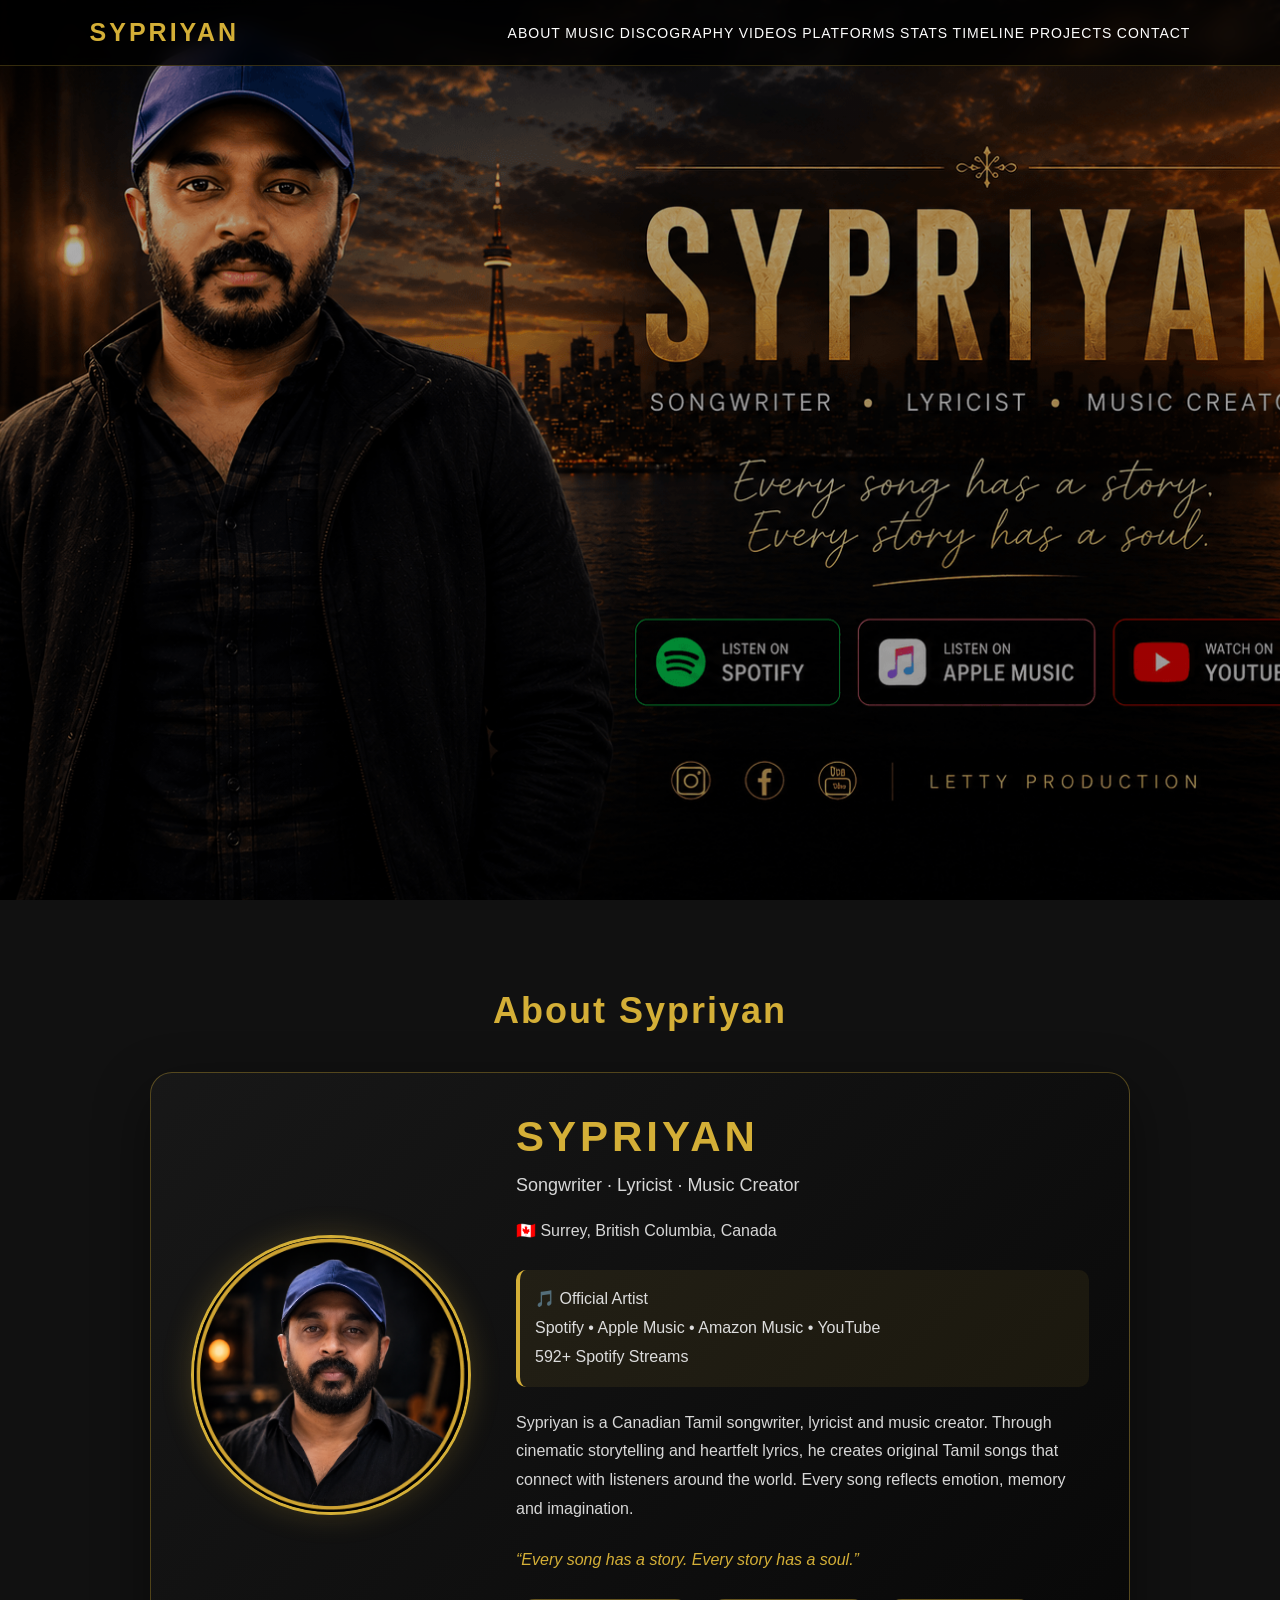
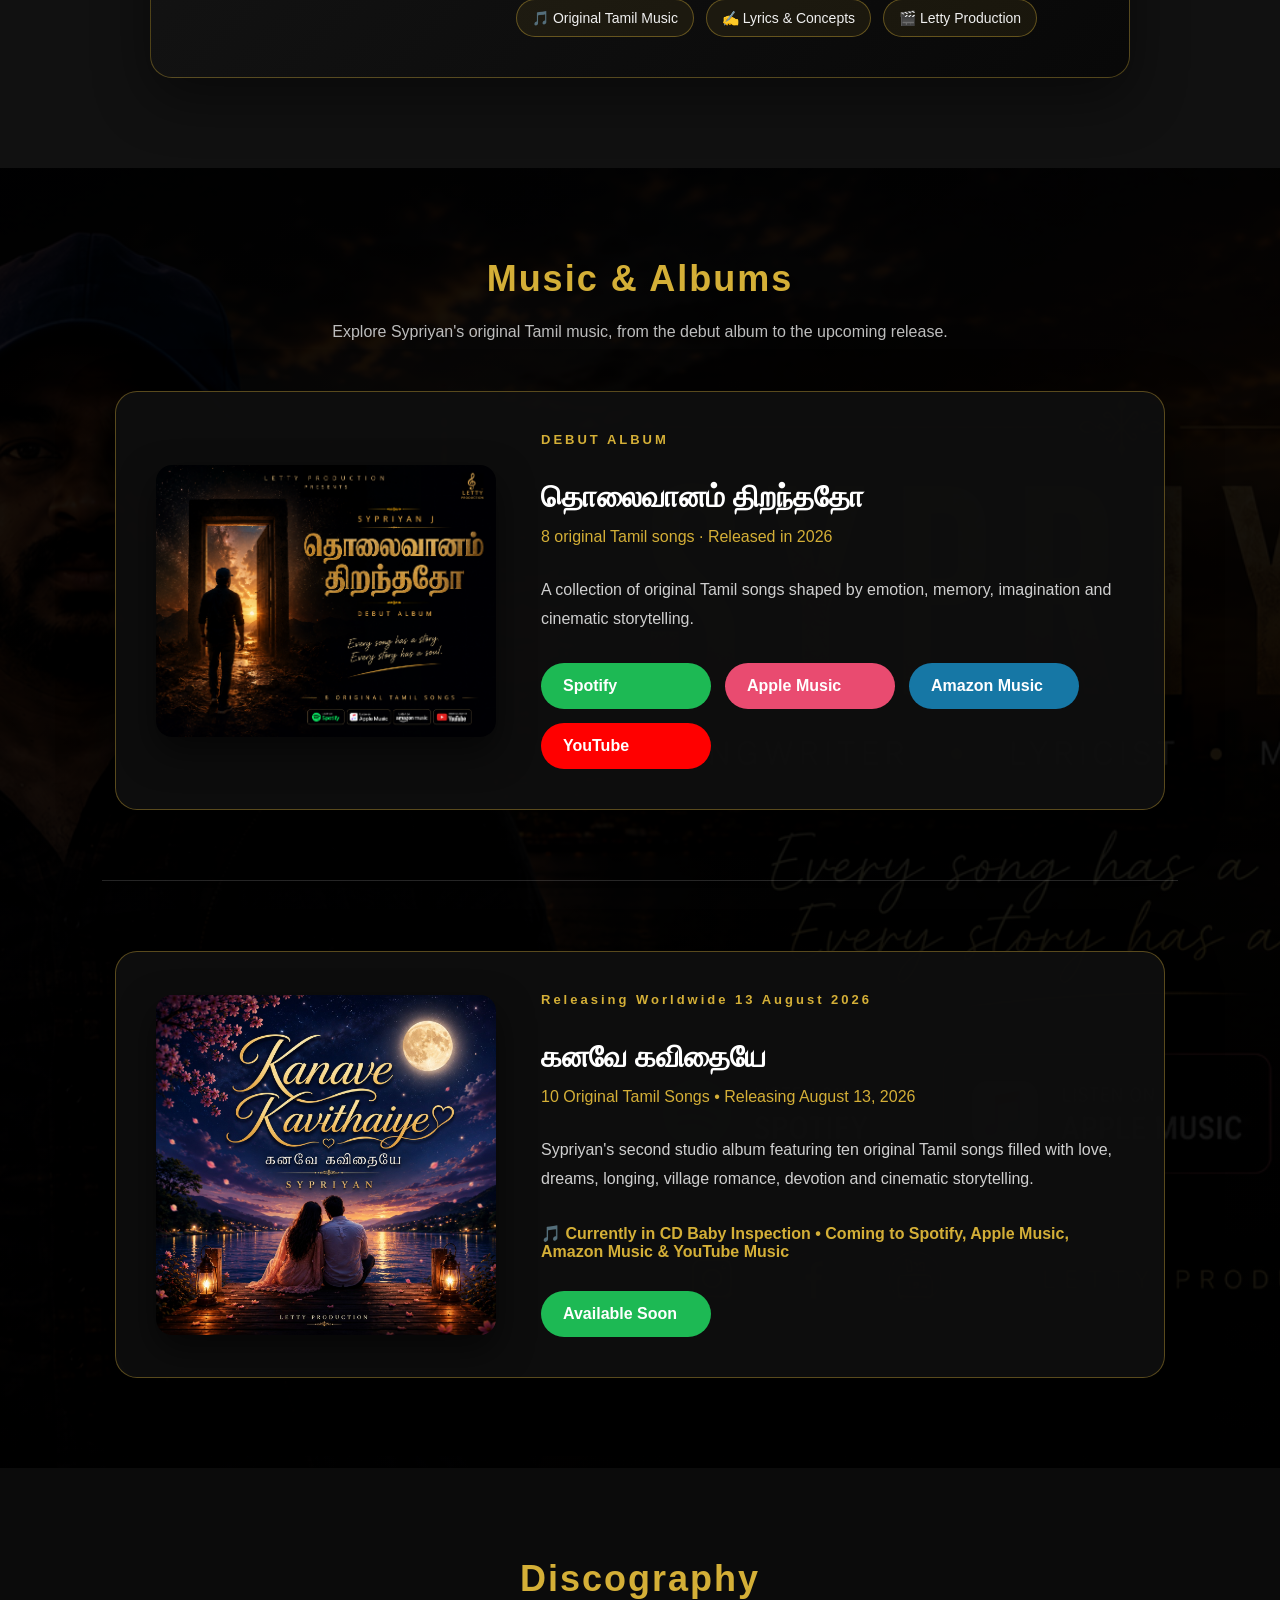
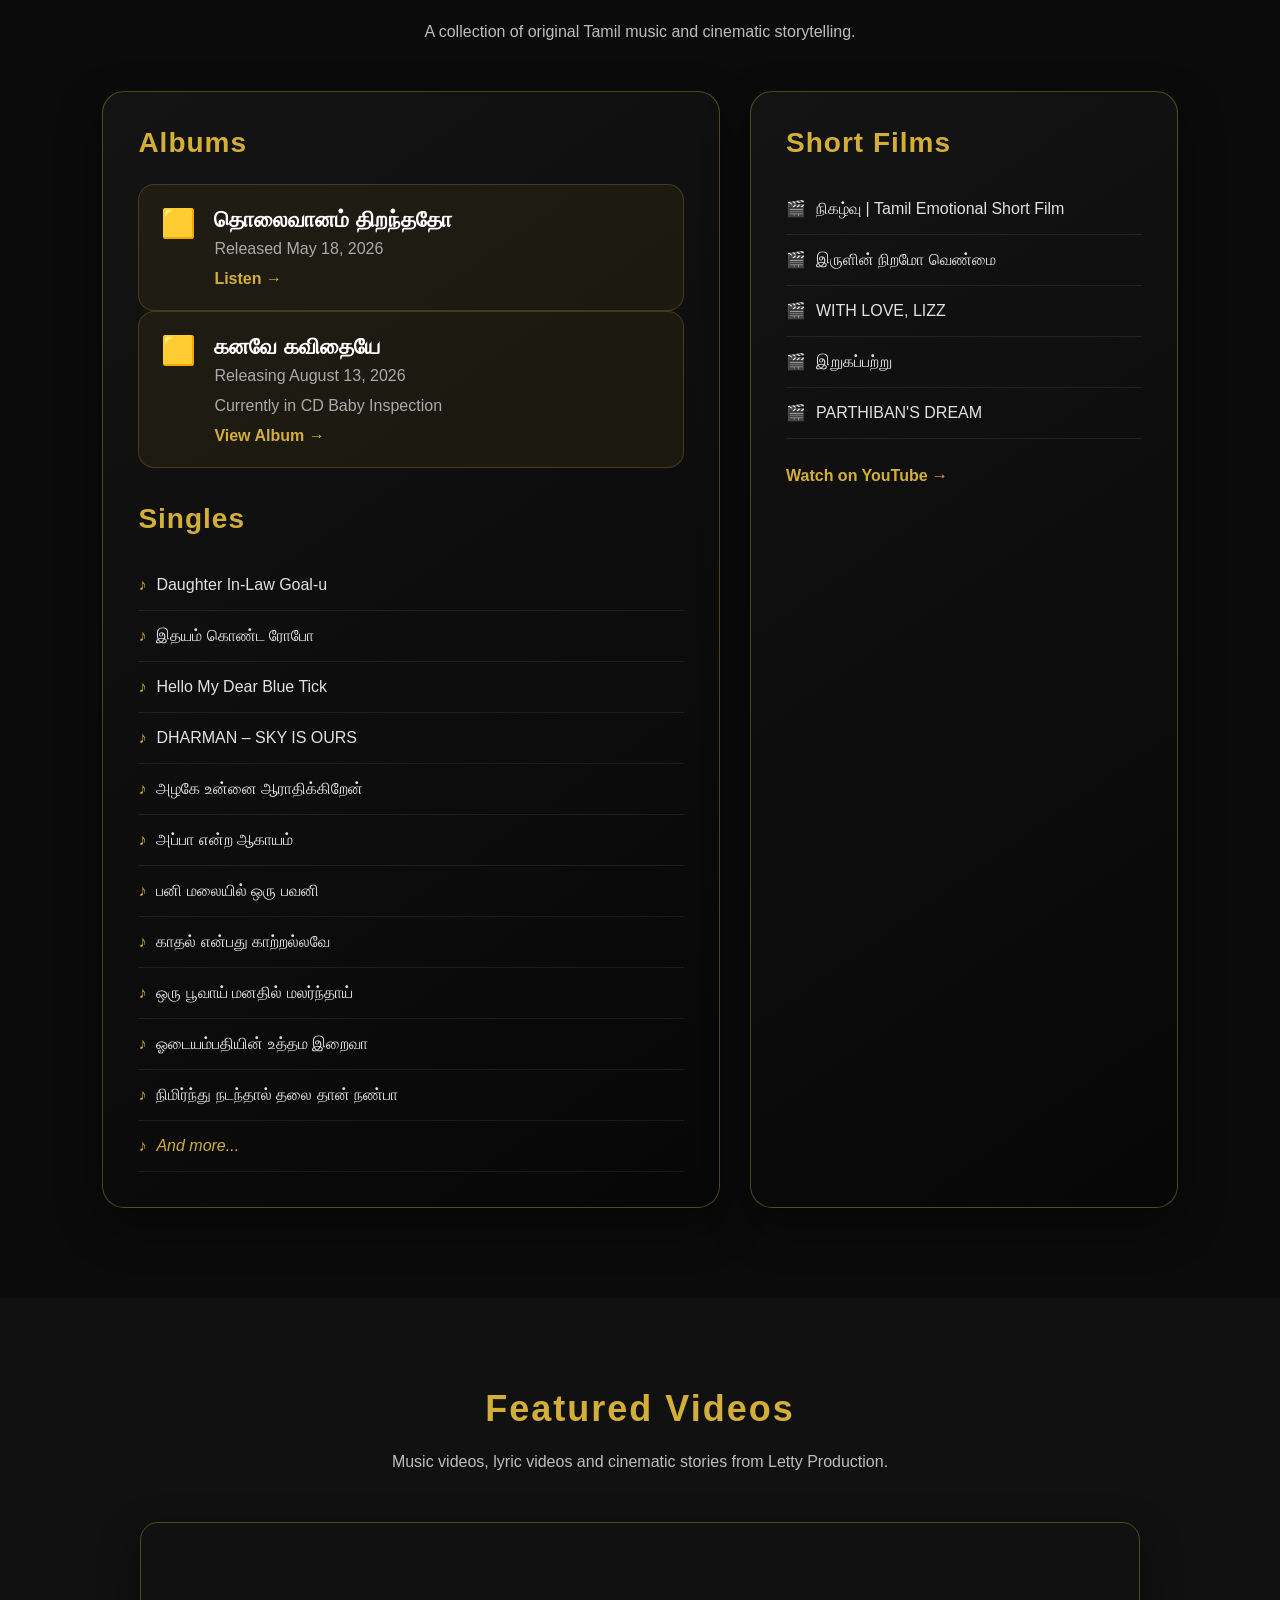
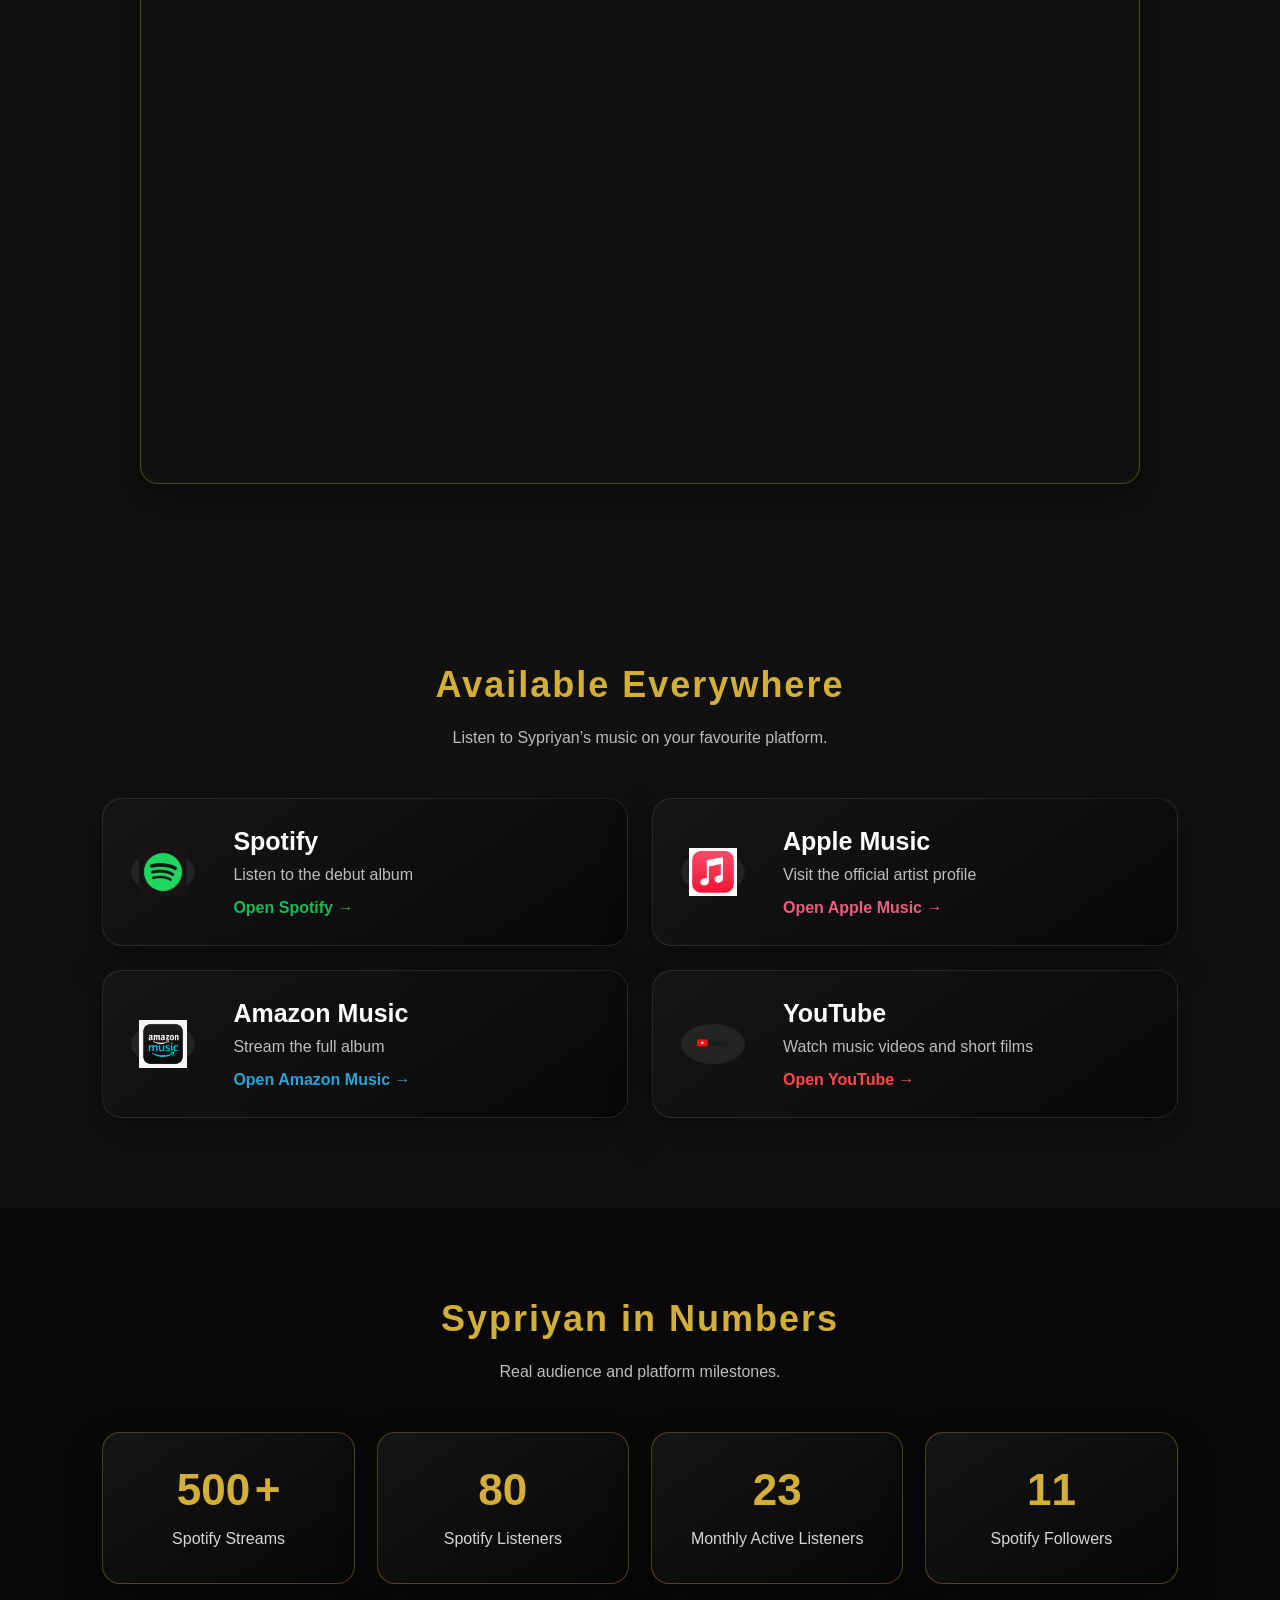
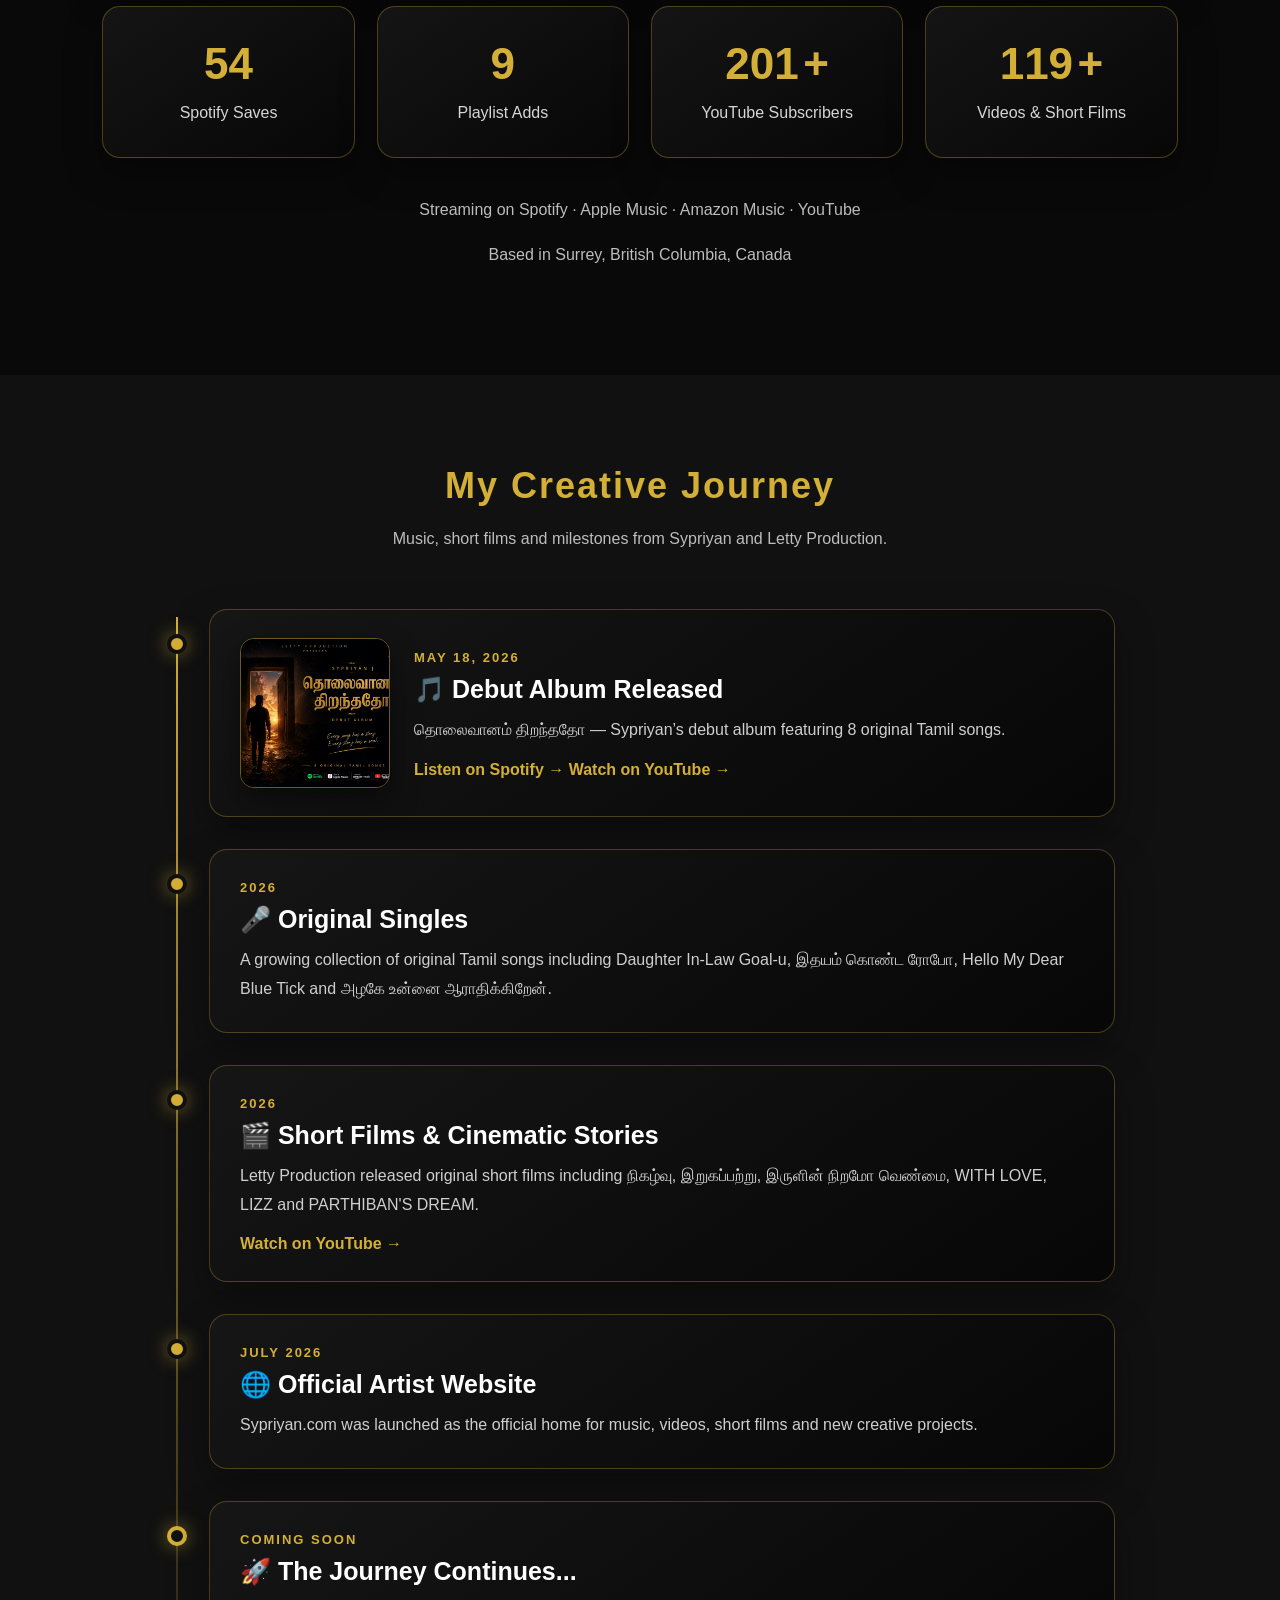
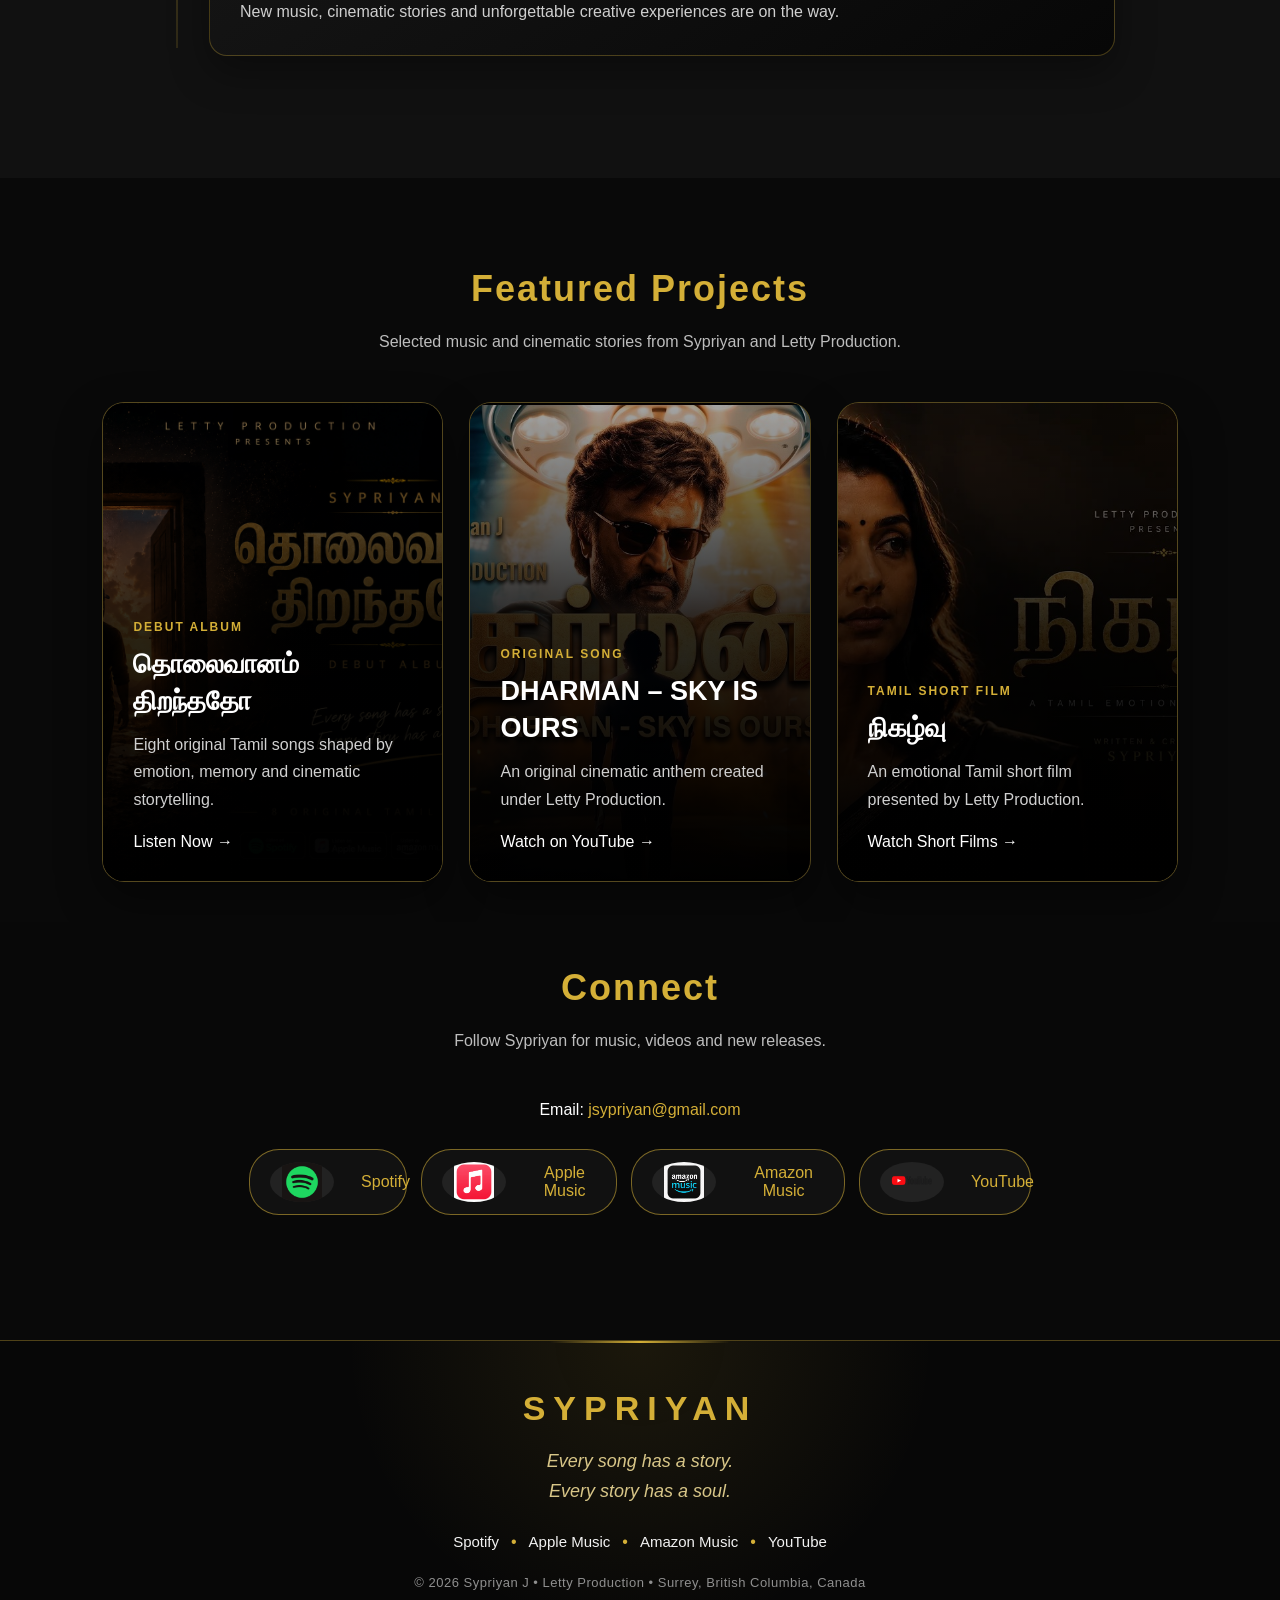
==== index.html @ 366a1e8b "Update index.html" ====
<!DOCTYPE html>
<html lang="en">
<head>
  <meta charset="UTF-8">
  <meta name="viewport" content="width=device-width, initial-scale=1.0">

<title>Sypriyan | Tamil Songwriter, Lyricist & Music Creator</title>

 
<meta name="description"
      content="Official website of Sypriyan, a Canadian Tamil songwriter, lyricist and music creator. Explore original Tamil songs, albums, music videos, short films and Letty Production projects.">


<meta name="keywords"
      content="Sypriyan, Tamil songwriter, Tamil lyricist, Tamil music creator, Canadian Tamil artist, Letty Production, Tamil songs, Tamil albums, Tamil short films">
  
<link rel="canonical" href="https://sypriyan.com/">
  
<link rel="icon" type="image/png" href="favicon.png">
<link rel="shortcut icon" href="favicon.png" type="image/png">
<link rel="apple-touch-icon" href="favicon.png">

  <meta name="author" content="Sypriyan J">
<meta name="robots" content="index, follow">

<meta property="og:type" content="website">
<meta property="og:title" content="Sypriyan | Official Artist Website">
<meta property="og:description"
      content="Official website of Sypriyan, Canadian Tamil songwriter, lyricist and music creator. Discover original Tamil music, albums, videos and short films.">
<meta property="og:url" content="https://sypriyan.com/">
<meta property="og:site_name" content="Sypriyan">
<meta property="og:image" content="https://sypriyan.com/hero-desktop.png">
<meta property="og:image:alt"
      content="Sypriyan official artist website">

<meta name="twitter:card" content="summary_large_image">
<meta name="twitter:title" content="Sypriyan | Official Artist Website">
<meta name="twitter:description"
      content="Original Tamil music, cinematic storytelling, albums, videos and short films by Sypriyan.">
<meta name="twitter:image" content="https://sypriyan.com/hero-desktop.png">

<meta name="theme-color" content="#090909">

  
  <style>
    * {
      box-sizing: border-box;
      scroll-behavior: smooth;
    }

    body {
      margin: 0;
      font-family: Arial, Helvetica, sans-serif;
      background: #090909;
      color: #ffffff;
    }

    nav {
      position: fixed;
      top: 0;
      left: 0;
      width: 100%;
      z-index: 1000;
      display: flex;
      justify-content: space-between;
      align-items: center;
      padding: 18px 7%;
      background: rgba(0, 0, 0, 0.78);
      backdrop-filter: blur(10px);
      border-bottom: 1px solid rgba(212, 175, 55, 0.25);
    }

    .logo {
      color: #d4af37;
      font-size: 25px;
      font-weight: bold;
      letter-spacing: 3px;
      text-decoration: none;
    }

    .nav-s {
      display: flex;
      gap: 25px;
    }

    .nav-links a {
      color: white;
      text-decoration: none;
      font-size: 14px;
      letter-spacing: 1px;
    }

    .nav-links a:hover {
      color: #d4af37;
    }

    .hero {
  position: relative;
  min-height: 100vh;
  overflow: hidden;
  background: #090909;
}

.hero::before {
  content: "";
  position: absolute;
  inset: 0;
  background:
    linear-gradient(rgba(0,0,0,.28), rgba(0,0,0,.42)),
     url("hero-desktop.png") center top / cover no-repeat;
  transform: scale(1.04);
  opacity: 0;
  animation:
    heroFade 1.4s ease forwards,
    heroZoom 14s ease-in-out infinite alternate;
}

@keyframes heroFade {
  from {
    opacity: 0;
  }

  to {
    opacity: 1;
  }
}

@keyframes heroZoom {
  from {
    transform: scale(1.04);
  }

  to {
    transform: scale(1.10);
  }
}

    section {
      padding: 90px 8%;
    }

    .section-title {
      text-align: center;
      color: #d4af37;
      font-size: 36px;
      margin: 0 0 18px;
      letter-spacing: 2px;
    }

    .section-subtitle {
      max-width: 760px;
      margin: 0 auto 45px;
      text-align: center;
      color: #bdbdbd;
      line-height: 1.8;
    }

    .about {
      background: #111111;
    }

    .about-text {
      max-width: 850px;
      margin: auto;
      text-align: center;
      font-size: 18px;
      line-height: 1.9;
      color: #dedede;
    }

    .music {
      background:
        linear-gradient(rgba(0,0,0,.91), rgba(0,0,0,.91)),
        url('ChatGPT Image Jul 12, 2026, 12_08_29 PM.png')
        center / cover fixed;
    }

   .album-card {
  max-width: 1050px;
  margin: auto;
  padding: 40px;
  display: grid;
  grid-template-columns: 340px 1fr;
  gap: 45px;
  align-items: center;
  border: 1px solid rgba(212,175,55,.38);
  border-radius: 22px;
  background: rgba(15,15,15,.92);
  box-shadow: 0 18px 50px rgba(0,0,0,.5);
}
.album-cover {
  width: 100%;
  display: block;
  border-radius: 16px;
  box-shadow: 0 15px 35px rgba(0,0,0,.55);
}

.album-info {
  text-align: left;
}

.album-label {
  margin: 0 0 12px;
  color: #d4af37 !important;
  font-size: 13px;
  font-weight: bold;
  letter-spacing: 3px;
}

.album-info h3 {
  margin: 0 0 12px;
  color: #ffffff;
  font-size: 36px;
  line-height: 1.35;
}

.album-description {
  margin: 0 0 20px;
  color: #d4af37 !important;
  font-size: 16px;
}

.album-copy {
  margin-bottom: 28px;
  color: #cfcfcf !important;
  line-height: 1.8;
}

.album-info .buttons {
  justify-content: flex-start;
}

@media (max-width: 760px) {
  .album-card {
    grid-template-columns: 1fr;
    padding: 25px;
    gap: 28px;
  }

  .album-cover {
    max-width: 320px;
    margin: auto;
  }

  .album-info {
    text-align: center;
  }

  .album-info h3 {
    font-size: 29px;
  }

  .album-info .buttons {
    justify-content: center;
  }
}
    .album-card h3 {
      font-size: 30px;
      margin: 0 0 10px;
    }

    .album-card p {
      color: #bbbbbb;
      margin-bottom: 30px;
    }

    .buttons {
      display: flex;
      justify-content: center;
      flex-wrap: wrap;
      gap: 14px;
    }

    .button {
      display: inline-block;
      min-width: 170px;
      padding: 14px 22px;
      border-radius: 40px;
      color: white;
      text-decoration: none;
      font-weight: bold;
      transition: transform .2s ease, opacity .2s ease;
    }

    .button:hover {
      transform: translateY(-3px);
      opacity: .9;
    }

    .spotify {
      background: #1db954;
    }

    .apple {
      background: #e94b70;
    }

    .youtube {
      background: #ff0000;
    }

    .amazon {
      background: #1677a5;
    }

    .videos {
      background: #111111;
      text-align: center;
    }

    .video-placeholder {
  max-width: 1000px;
  margin: auto;
  border-radius: 18px;
  overflow: hidden;
  border: 1px solid rgba(212,175,55,.35);
  box-shadow: 0 15px 40px rgba(0,0,0,.45);
}

.video-placeholder iframe {
  display: block;
  width: 100%;
  height: 560px;
}

    .contact {
      text-align: center;
      background: #080808;
    }

    .contact a {
      color: #d4af37;
      text-decoration: none;
    }

    footer {
      text-align: center;
      padding: 35px 20px;
      background: #000;
      color: #888;
      border-top: 1px solid rgba(212,175,55,.2);
    }

    @media (max-width: 760px) {
      nav {
        padding: 15px 5%;
      }

      .nav-links {
        gap: 12px;
      }

      .nav-links a {
        font-size: 11px;
      }

      .logo {
        font-size: 18px;
      }

      .hero {
  min-height: 65vh;
}

.hero::before {
  background-position: 32% center;
}

      section {
        padding: 70px 6%;
      }

      .section-title {
        font-size: 29px;
      }
    }
    .hero{
    display:flex;
    align-items:center;
    justify-content:flex-end;
    padding-right:10%;
}

.hero-content{
    max-width:520px;
    text-align:right;
}

.hero-content h1{
    font-size:72px;
    margin:0;
    color:#fff;
}

.hero-content h2{
    color:#d4af37;
    font-weight:400;
}

.hero-content p{
    line-height:1.8;
    margin:30px 0;
    color:#eee;
}

@media (max-width:760px){

  .hero{
    min-height:100vh;
    justify-content:center;
    padding:0;
  }

  .hero::before{
    background-image:url("hero-mobile.png");
    background-size:cover;
    background-position:center center;
    background-repeat:no-repeat;
    transform:none;
  }

  .hero-content{
    text-align:center;
  }

  .hero-content h1{
    font-size:52px;
  }

}
  .social-links {
  display: flex;
  justify-content: center;
  flex-wrap: wrap;
  gap: 14px;
  margin-top: 30px;
}

.social-link {
  display: inline-flex;
  align-items: center;
  gap: 9px;
  padding: 12px 20px;
  border: 1px solid rgba(212, 175, 55, 0.55);
  border-radius: 30px;
  color: #ffffff;
  text-decoration: none;
  background: rgba(255, 255, 255, 0.04);
  transition: transform 0.2s ease, background 0.2s ease;
}

.social-link:hover {
  transform: translateY(-3px);
  background: rgba(212, 175, 55, 0.15);
}
.artist-card {
  max-width: 980px;
  margin: 40px auto 0;
  display: grid;
  grid-template-columns: 280px 1fr;
  gap: 45px;
  align-items: center;
  padding: 40px;
  border: 1px solid rgba(212,175,55,.35);
  border-radius: 22px;
  background: linear-gradient(
    135deg,
    rgba(24,24,24,.98),
    rgba(8,8,8,.98)
  );
  box-shadow: 0 20px 55px rgba(0,0,0,.45);
}

.artist-photo {
  width: 100%;
  aspect-ratio: 1 / 1;
  object-fit: cover;
  object-position: center top;
  border-radius: 50%;
  border: 3px solid #d4af37;
  box-shadow: 0 0 30px rgba(212,175,55,.22);
}

.artist-info {
  text-align: left;
}

.artist-info h3 {
  margin: 0 0 8px;
  color: #d4af37;
  font-size: 42px;
  letter-spacing: 4px;
}

.artist-role {
  margin: 0 0 14px;
  color: #ffffff;
  font-size: 18px;
}

.artist-location {
  margin-bottom: 24px;
  color: #bdbdbd;
}

.artist-info p {
  line-height: 1.8;
  color: #d7d7d7;
}

.artist-quote {
  margin-top: 22px;
  color: #d4af37 !important;
  font-style: italic;
}

.artist-highlights {
  display: flex;
  flex-wrap: wrap;
  gap: 12px;
  margin-top: 24px;
}

.artist-highlights span {
  padding: 10px 15px;
  border-radius: 25px;
  border: 1px solid rgba(212,175,55,.4);
  background: rgba(212,175,55,.08);
  color: #f0f0f0;
  font-size: 14px;
}

@media (max-width: 760px) {
  .artist-card {
    grid-template-columns: 1fr;
    padding: 28px 22px;
    text-align: center;
  }

  .artist-photo {
    width: 220px;
    margin: auto;
  }

  .artist-info {
    text-align: center;
  }

  .artist-info h3 {
    font-size: 34px;
  }

  .artist-highlights {
    justify-content: center;
  }
}
    .artist-stats{
margin:22px 0;
padding:15px;
border-left:4px solid #d4af37;
background:rgba(212,175,55,.08);
border-radius:10px;
line-height:1.8;
color:#ddd;
}
  .catalog {
  background: #0b0b0b;
}

.catalog-grid {
  max-width: 1100px;
  margin: auto;
  display: grid;
  grid-template-columns: 1.3fr .9fr;
  gap: 30px;
}

.catalog-panel {
  padding: 35px;
  border: 1px solid rgba(212,175,55,.35);
  border-radius: 22px;
  background: linear-gradient(
    145deg,
    rgba(20,20,20,.98),
    rgba(7,7,7,.98)
  );
  box-shadow: 0 18px 45px rgba(0,0,0,.42);
}

.catalog-panel h3 {
  margin: 0 0 25px;
  color: #d4af37;
  font-size: 28px;
  letter-spacing: 1px;
}

.catalog-subheading {
  margin-top: 35px !important;
}

.catalog-feature {
  display: flex;
  gap: 18px;
  align-items: flex-start;
  padding: 22px;
  border-radius: 16px;
  background: rgba(212,175,55,.07);
  border: 1px solid rgba(212,175,55,.22);
}

.catalog-icon {
  font-size: 28px;
}

.catalog-feature h4 {
  margin: 0 0 7px;
  color: #fff;
  font-size: 22px;
}

.catalog-feature p {
  margin: 0 0 12px;
  color: #aaa;
}

.catalog-feature a,
.catalog-channel-link {
  color: #d4af37;
  text-decoration: none;
  font-weight: bold;
}

.catalog-list {
  margin: 0;
  padding: 0;
  list-style: none;
}

.catalog-list li {
  padding: 13px 0;
  color: #e1e1e1;
  border-bottom: 1px solid rgba(255,255,255,.08);
  line-height: 1.5;
}

.catalog-list li::before {
  content: "♪";
  margin-right: 10px;
  color: #d4af37;
}

.film-list li::before {
  content: "🎬";
}

.more-item {
  color: #d4af37 !important;
  font-style: italic;
}

.catalog-channel-link {
  display: inline-block;
  margin-top: 28px;
}

@media (max-width: 760px) {
  .catalog-grid {
    grid-template-columns: 1fr;
  }

  .catalog-panel {
    padding: 25px 22px;
  }

  .catalog-feature {
    flex-direction: column;
  }
}
    .platforms {
  background: #111111;
}

.platform-grid {
  max-width: 1100px;
  margin: auto;
  display: grid;
  grid-template-columns: repeat(2, 1fr);
  gap: 24px;
}

.platform-card {
  display: flex;
  gap: 20px;
  align-items: center;
  padding: 28px;
  border-radius: 20px;
  text-decoration: none;
  color: #ffffff;
  border: 1px solid rgba(255,255,255,.10);
  background: linear-gradient(
    145deg,
    rgba(22,22,22,.98),
    rgba(8,8,8,.98)
  );
  box-shadow: 0 16px 40px rgba(0,0,0,.35);
  transition:
    transform .25s ease,
    border-color .25s ease,
    box-shadow .25s ease;
}

.platform-card:hover {
  transform: translateY(-6px);
  border-color: rgba(212,175,55,.65);
  box-shadow: 0 20px 45px rgba(0,0,0,.50);
}

.platform-icon {
  width: 64px;
  height: 64px;
  flex: 0 0 64px;
  display: flex;
  align-items: center;
  justify-content: center;
  border-radius: 50%;
  background: rgba(255,255,255,.07);
}
   .platform-icon img{
    width:48px;
    height:48px;
    object-fit:contain;
}

.platform-card h3 {
  margin: 0 0 7px;
  font-size: 25px;
}

.platform-card p {
  margin: 0 0 12px;
  color: #bdbdbd;
  line-height: 1.5;
}

.platform-card span {
  font-weight: bold;
}

.spotify-card span {
  color: #1db954;
}

.apple-card span {
  color: #ef5b83;
}

.amazon-card span {
  color: #2aa4d6;
}

.youtube-card span {
  color: #ff4a4a;
}

@media (max-width: 760px) {
  .platform-grid {
    grid-template-columns: 1fr;
  }

  .platform-card {
    padding: 23px;
  }

  .platform-icon {
    width: 60px;
    height: 60px;
    flex-basis: 60px;
    font-size: 28px;
  }
}
.platform-icon {
    width: 40px;
    height: 40px;
    object-fit: contain;
    margin-right: 18px;
    vertical-align: middle;
}

  .stats-section {
  background: #090909;
}

.stats-grid {
  max-width: 1100px;
  margin: auto;
  display: grid;
  grid-template-columns: repeat(4, 1fr);
  gap: 22px;
}

.stat-card {
  padding: 32px 20px;
  text-align: center;
  border: 1px solid rgba(212,175,55,.32);
  border-radius: 18px;
  background: linear-gradient(
    145deg,
    rgba(21,21,21,.98),
    rgba(7,7,7,.98)
  );
  box-shadow: 0 16px 36px rgba(0,0,0,.35);
}

.stat-number,
.stat-plus {
  color: #d4af37;
  font-size: 44px;
  font-weight: bold;
}

.stat-card p {
  margin: 12px 0 0;
  color: #d6d6d6;
  line-height: 1.5;
}

.stats-footer {
  margin-top: 38px;
  text-align: center;
  color: #bdbdbd;
  line-height: 1.8;
}

@media (max-width: 900px) {
  .stats-grid {
    grid-template-columns: repeat(2, 1fr);
  }
}

@media (max-width: 520px) {
  .stats-grid {
    grid-template-columns: 1fr;
  }

  .stat-number,
  .stat-plus {
    font-size: 38px;
  }
}
  
  
 .timeline-section {
  background: #111111;
}

.timeline {
  position: relative;
  max-width: 950px;
  margin: 55px auto 0;
  padding-left: 44px;
}

.timeline::before {
  content: "";
  position: absolute;
  top: 8px;
  bottom: 8px;
  left: 11px;
  width: 2px;
  background: linear-gradient(
    to bottom,
    #d4af37,
    rgba(212,175,55,.15)
  );
}

.timeline-item {
  position: relative;
  margin-bottom: 32px;
}

.timeline-marker {
  position: absolute;
  top: 25px;
  left: -42px;
  width: 20px;
  height: 20px;
  border: 4px solid #111111;
  border-radius: 50%;
  background: #d4af37;
  box-shadow: 0 0 18px rgba(212,175,55,.55);
}

.timeline-content {
  padding: 28px 30px;
  border: 1px solid rgba(212,175,55,.30);
  border-radius: 18px;
  background: linear-gradient(
    145deg,
    rgba(22,22,22,.98),
    rgba(7,7,7,.98)
  );
  box-shadow: 0 16px 38px rgba(0,0,0,.35);
  transition: transform .25s ease, border-color .25s ease;
}

.timeline-content:hover {
  transform: translateX(10px);
  border-color: rgba(212,175,55,.70);
}

.timeline-date {
  display: inline-block;
  margin-bottom: 10px;
  color: #d4af37;
  font-size: 13px;
  font-weight: bold;
  letter-spacing: 2px;
  text-transform: uppercase;
}

.timeline-content h3 {
  margin: 0 0 12px;
  color: #ffffff;
  font-size: 25px;
}

.timeline-content p {
  margin: 0;
  color: #cfcfcf;
  line-height: 1.8;
}

.timeline-content a {
  display: inline-block;
  margin-top: 16px;
  color: #d4af37;
  text-decoration: none;
  font-weight: bold;
}

.timeline-future .timeline-marker {
  background: #111111;
  border-color: #d4af37;
}

@media (max-width: 600px) {
  .timeline {
    padding-left: 34px;
  }

  .timeline::before {
    left: 8px;
  }

  .timeline-marker {
    left: -35px;
    width: 17px;
    height: 17px;
  }

  .timeline-content {
    padding: 23px 21px;
  }

  .timeline-content h3 {
    font-size: 21px;
  }
}
    .timeline-album-card {
  display: grid;
  grid-template-columns: 150px 1fr;
  gap: 24px;
  align-items: center;
}

.timeline-album-cover {
  width: 150px;
  height: 150px;
  object-fit: cover;
  border-radius: 14px;
  border: 1px solid rgba(212,175,55,.45);
  box-shadow: 0 12px 30px rgba(0,0,0,.45);
}

.timeline-album-info {
  min-width: 0;
}

@media (max-width: 650px) {
  .timeline-album-card {
    grid-template-columns: 1fr;
  }

  .timeline-album-cover {
    width: 100%;
    max-width: 240px;
    height: auto;
    margin: auto;
  }

  .timeline-album-info {
    text-align: center;
  }
}
.featured-projects {
  background: #090909;
}

.projects-grid {
  max-width: 1120px;
  margin: auto;
  display: grid;
  grid-template-columns: repeat(3, 1fr);
  gap: 26px;
}

.project-card {
  text-decoration: none;
color: inherit;
display: block;
  position: relative;
  min-height: 480px;
  overflow: hidden;
  border: 1px solid rgba(212,175,55,.35);
  border-radius: 22px;
  background: #111111;
  box-shadow: 0 18px 45px rgba(0,0,0,.45);
  transition:
    transform .3s ease,
    border-color .3s ease,
    box-shadow .3s ease;
}

.project-card:hover {
  transform: translateY(-9px);
  border-color: rgba(212,175,55,.80);
  box-shadow: 0 25px 55px rgba(0,0,0,.60);
}

.project-image {
  position: absolute;
  inset: 0;
  width: 100%;
  height: 100%;
  object-fit: cover;
  transition: transform .5s ease;
}

.project-card:hover .project-image {
  transform: scale(1.06);
}

.project-overlay {
  position: absolute;
  inset: 0;
  background: linear-gradient(
    to top,
    rgba(0,0,0,.98) 10%,
    rgba(0,0,0,.82) 55%,
    rgba(0,0,0,.35) 100%
);
}

.project-content {
  position: absolute;
  left: 0;
  right: 0;
  bottom: 0;
  z-index: 2;
  padding: 30px;
}

.project-type {
  display: inline-block;
  margin-bottom: 12px;
  color: #d4af37;
  font-size: 12px;
  font-weight: bold;
  letter-spacing: 2px;
}

.project-content h3 {
  margin: 0 0 12px;
  color: #ffffff;
  font-size: 27px;
  line-height: 1.35;
}

.project-content p {
  margin: 0 0 20px;
  color: #d0d0d0;
  line-height: 1.7;
}

.project-content a {
  color: #d4af37;
  text-decoration: none;
  font-weight: bold;
}

.project-placeholder {
  position: absolute;
  inset: 0;
  display: flex;
  align-items: center;
  justify-content: center;
  font-size: 95px;
  background:
    radial-gradient(circle at center, #2b2410, #080808 72%);
}

@media (max-width: 900px) {
  .projects-grid {
    grid-template-columns: repeat(2, 1fr);
  }
}

@media (max-width: 620px) {
  .projects-grid {
    grid-template-columns: 1fr;
  }

  .project-card {
    min-height: 540px;
  }
}

    .nav-links a.active {
  color: #d4af37;
}

.nav-links a {
  transition: color .2s ease;
}
 
  .site-footer{
    margin-top:90px;
    padding:70px 20px;
    text-align:center;
    background:#0a0a0a;
    border-top:1px solid rgba(212,175,55,.25);
}

.footer-logo{
    color:#d4af37;
    font-size:42px;
    font-weight:700;
    letter-spacing:5px;
    margin-bottom:18px;
}

.footer-tagline{
    color:#cfcfcf;
    font-size:22px;
    font-style:italic;
    line-height:1.7;
    margin-bottom:30px;
}

.footer-links{
    display:flex;
    justify-content:center;
    flex-wrap:wrap;
    gap:16px;
    margin-bottom:25px;
}

.footer-links a{
    color:#d4af37;
    text-decoration:none;
   transition: color .3s ease, transform .3s ease;
}

.footer-links a:hover{
    color:#ffffff;
    transform:translateY(-2px);
}

.footer-cop
    color:#888;
    font-size:14px;
}
  .menu-toggle {
  display: none;
  width: 44px;
  height: 40px;
  padding: 8px;
  border: 1px solid rgba(212,175,55,.4);
  border-radius: 8px;
  background: transparent;
  cursor: pointer;
}

.menu-toggle span {
  display: block;
  width: 100%;
  height: 2px;
  margin: 5px 0;
  border-radius: 2px;
  background: #d4af37;
  transition: transform .25s ease, opacity .25s ease;
}

@media (max-width: 900px) {
  nav {
    padding: 14px 5%;
  }

  .menu-toggle {
    display: block;
    position: relative;
    z-index: 1002;
  }

  .nav-links {
    position: absolute;
    top: 100%;
    left: 0;
    width: 100%;
    display: none;
    flex-direction: column;
    gap: 0;
    padding: 12px 5% 20px;
    background: rgba(5,5,5,.98);
    border-bottom: 1px solid rgba(212,175,55,.3);
    box-shadow: 0 18px 35px rgba(0,0,0,.45);
  }

  .nav-links.open {
    display: flex;
  }

  .nav-links a {
    width: 100%;
    padding: 14px 4px;
    font-size: 14px;
    text-align: left;
    border-bottom: 1px solid rgba(255,255,255,.08);
  }

  .nav-links a:last-child {
    border-bottom: 0;
  }

  .menu-toggle.open span:nth-child(1) {
    transform: translateY(7px) rotate(45deg);
  }

  .menu-toggle.open span:nth-child(2) {
    opacity: 0;
  }

  .menu-toggle.open span:nth-child(3) {
    transform: translateY(-7px) rotate(-45deg);
  }
}

@media (max-width: 900px) {
  .menu-toggle {
    display: flex;
    flex-direction: column;
    justify-content: center;
    gap: 5px;
    width: 44px;
    height: 40px;
    padding: 8px;
    border: 1px solid rgba(212,175,55,.45);
    border-radius: 8px;
    background: transparent;
    appearance: none;
  }

  .menu-toggle span {
    display: block;
    width: 100%;
    height: 2px;
    margin: 0;
    background: #d4af37;
    border-radius: 3px;
  }
}
@media (max-width:760px){

  .hero{
    min-height:0;
    height:auto;
    aspect-ratio:9 / 16;
    padding:0;
    background:#090909;
  }

  .hero::before{
    background:
      url('hero-mobile.png') center top / contain no-repeat !important;
    transform:none !important;
    animation:heroFade 1.2s ease forwards !important;
  }

  .hero-content{
    display:none;
  }

}
    .reveal {
  opacity: 0;
  transform: translateY(35px);
  transition:
    opacity .8s ease,
    transform .8s ease;
}

.reveal.visible {
  opacity: 1;
  transform: translateY(0);
}

@media (prefers-reduced-motion: reduce) {
  .reveal {
    opacity: 1;
    transform: none;
    transition: none;
  }
}

  .album-card,
.catalog-panel,
.platform-card,
.stat-card,
.timeline-content,
.project-card {
  transition:
    transform .3s ease,
    box-shadow .3s ease,
    border-color .3s ease;
}

.album-card:hover,
.catalog-panel:hover,
.platform-card:hover,
.stat-card:hover,
.timeline-content:hover,
.project-card:hover {
  transform: translateY(-6px);
  border-color: rgba(212,175,55,.75);
  box-shadow: 0 22px 48px rgba(0,0,0,.5);
}

@media (hover: none) {
  .album-card:hover,
  .catalog-panel:hover,
  .platform-card:hover,
  .stat-card:hover,
  .timeline-content:hover,
  .project-card:hover {
    transform: none;
  }
}
  nav a.active {
  color: #d4af37;
}

nav a.active::after {
  width: 100%;
}

.platform-card img {
  transition:
    transform .35s ease,
    filter .35s ease;
}

.platform-card:hover img {
  transform: scale(1.08) translateY(-4px);
  filter: brightness(1.08);
}

@media (hover: none) {
  .platform-card:hover img {
    transform: none;
    filter: none;
  }
}


.platform-card {
  transition:
    transform .3s ease,
    box-shadow .3s ease,
    border-color .3s ease;
}

.platform-card:hover {
  transform: translateY(-4px);
  border-color: #d4af37;
  box-shadow:
    0 0 20px rgba(212,175,55,.25),
    0 12px 30px rgba(0,0,0,.45);
}

    .platform-card,
.project-card,
.album-card,
.stat-card {
    position: relative;
    overflow: hidden;
}

.platform-card::before,
.project-card::before,
.album-card::before,
.stat-card::before {
    content: "";
    position: absolute;
    top: var(--y, 50%);
    left: var(--x, 50%);
    width: 220px;
    height: 220px;
    transform: translate(-50%, -50%);
    border-radius: 50%;
    background: radial-gradient(
        circle,
        rgba(212,175,55,.18) 0%,
        rgba(212,175,55,.08) 35%,
        transparent 75%
    );
    opacity: 0;
    transition: opacity .25s ease;
    pointer-events: none;
}

.platform-card:hover::before,
.project-card:hover::before,
.album-card:hover::before,
.stat-card:hover::before {
    opacity: 1;
}

  #backToTop{
    position:fixed;
    right:24px;
    bottom:24px;
    width:52px;
    height:52px;
    border:none;
    border-radius:50%;
    background:#d4af37;
    color:#111;
    font-size:24px;
    font-weight:bold;
    cursor:pointer;
    box-shadow:0 10px 30px rgba(0,0,0,.45);
    opacity:0;
    visibility:hidden;
    transform:translateY(20px);
    transition:all .35s ease;
    z-index:9999;
}

#backToTop:hover{
    transform:translateY(-4px) scale(1.08);
    box-shadow:0 18px 40px rgba(212,175,55,.45);
}

#backToTop.show{
    opacity:1;
    visibility:visible;
    transform:translateY(0);
}

@media (max-width:768px){
    #backToTop{
        width:46px;
        height:46px;
        font-size:20px;
        right:18px;
        bottom:18px;
    }
}

    /* Fix menu icon visibility */

@media (min-width:761px){
  .menu-toggle{
    display:none !important;
  }
}

@media (max-width:760px){
  .menu-toggle{
    display:flex !important;
  }
}

.site-footer{
  position:relative;
  padding:70px 24px 34px;
  text-align:center;
  background:
    radial-gradient(circle at top, rgba(212,175,55,.10), transparent 42%),
    #070707;
  border-top:1px solid rgba(212,175,55,.35);
  overflow:hidden;
}

.site-footer::before{
  content:"";
  position:absolute;
  top:0;
  left:50%;
  width:180px;
  height:2px;
  transform:translateX(-50%);
  background:linear-gradient(
    90deg,
    transparent,
    #d4af37,
    transparent
  );
}

.footer-logo{
  color:#d4af37;
  font-size:34px;
  font-weight:800;
  letter-spacing:8px;
  margin-bottom:18px;
}

.footer-tagline{
  margin:0 0 26px;
  color:#d8c688;
  font-size:18px;
  line-height:1.7;
  font-style:italic;
}

.footer-links{
  display:flex;
  justify-content:center;
  align-items:center;
  flex-wrap:wrap;
  gap:12px;
  margin-bottom:24px;
}

.footer-links a{
  color:#f2f2f2;
  text-decoration:none;
  font-size:15px;
  transition:
    color .3s ease,
    transform .3s ease;
}

.footer-links a:hover{
  color:#d4af37;
  transform:translateY(-2px);
}

.footer-links span{
  color:#d4af37;
}

.footer-copy{
  margin:0;
  color:#8f8f8f;
  font-size:13px;
  letter-spacing:.5px;
}

@media (max-width:760px){

  .site-footer{
    padding:56px 20px 30px;
  }

  .footer-logo{
    font-size:28px;
    letter-spacing:6px;
  }

  .footer-tagline{
    font-size:16px;
  }

  .footer-links{
    gap:10px;
  }

  .footer-links a{
    font-size:14px;
  }

  .footer-copy{
    font-size:12px;
    line-height:1.6;
  }

}

    @media (max-width:760px){

  .site-footer{
    padding-bottom:90px;
  }

  .footer-copy{
    padding:0 42px;
  }

  #backToTop{
    right:18px;
    bottom:24px;
  }

}

/* Reduce space between Connect section and footer */
.contact{
  padding-bottom:35px;
}

.site-footer{
  padding-top:48px;
}
@media (max-width:760px){

  .contact{
    padding-bottom:30px;
  }

  .site-footer{
    padding-top:45px;
  }

}


/* Tighten Projects → Contact spacing */

#projects{
  padding-bottom:40px;
}

#contact{
  padding-top:45px;
}


@media (max-width:760px){

  #projects{
    padding-bottom:30px;
  }

  #contact{
    padding-top:35px;
  }

}
    
  </style>


<script type="application/ld+json">
{
  "@context":"https://schema.org",
  "@type":"MusicGroup",
  "name":"Sypriyan",
  "alternateName":"Sypriyan J",
  "url":"https://sypriyan.com",
  "image":"https://sypriyan.com/profile.png",
  "description":"Canadian Tamil songwriter, lyricist and music creator producing original Tamil music, albums, music videos and cinematic short films.",
  "genre":"Tamil Music",
  "founder":{
    "@type":"Person",
    "name":"Sypriyan J"
  },
  "sameAs":[
    "https://youtube.com/@sypriyanj3293",
  "https://open.spotify.com/artist/1LlzjZ0jm6J7qDGp4lx13r",
    "https://music.apple.com/us/artist/sypriyan/6771885525",
    "https://music.amazon.ca/artists/B0FJ32V4D5/sypriyan"
  ]
}
</script>




  
</head>

<body>

  <nav>
  <a class="logo" href="#home">SYPRIYAN</a>

  <button
    class="menu-toggle"
    type="button"
    aria-label="Open navigation menu"
    aria-expanded="false">
    <span></span>
    <span></span>
    <span></span>
  </button>

  <div class="nav-links">
    <a href="#about">ABOUT</a>
    <a href="#music">MUSIC</a>
    <a href="#catalog">DISCOGRAPHY</a>
    <a href="#videos">VIDEOS</a>
    <a href="#platforms">PLATFORMS</a>
    <a href="#stats">STATS</a>
    <a href="#timeline">TIMELINE</a>
    <a href="#projects">PROJECTS</a>
    <a href="#contact">CONTACT</a>
  </div>
</nav>

<header class="hero" id="home"></header>

  <section class="about" id="about">

  <h2 class="section-title">About Sypriyan</h2>

  <div class="artist-card">

    <img
      class="artist-photo"
      src="profile.png"
      alt="Sypriyan, Tamil songwriter and lyricist">

    <div class="artist-info">

      <h3>SYPRIYAN</h3>

      <p class="artist-role">
        Songwriter · Lyricist · Music Creator
      </p>

      <p class="artist-location">
       🇨🇦 Surrey, British Columbia, Canada
      </p>
<div class="artist-stats">

<div>🎵 Official Artist</div>

<div>Spotify • Apple Music • Amazon Music • YouTube</div>

<div>592+ Spotify Streams</div>

</div>
      <p>
        Sypriyan is a Canadian Tamil songwriter, lyricist and music creator. Through cinematic storytelling and heartfelt lyrics, he creates original Tamil songs that connect with listeners around the world. Every song reflects emotion, memory and imagination.
      </p>

      <p class="artist-quote">
        “Every song has a story. Every story has a soul.”
      </p>

      <div class="artist-highlights">
        <span>🎵 Original Tamil Music</span>
        <span>✍️ Lyrics & Concepts</span>
        <span>🎬 Letty Production</span>
      </div>

    </div>

  </div>

</section>
  <section class="music" id="music">
    <h2 class="section-title">Music & Albums</h2>

   <p class="section-subtitle">
Explore Sypriyan's original Tamil music, from the debut album to the upcoming release.
</p>

    <div class="album-card">

  <img
    class="album-cover"
    src="album-cover.png"
    alt="தொலைவானம் திறந்ததோ album cover by Sypriyan">

  <div class="album-info">

    <p class="album-label">
      DEBUT ALBUM
    </p>

    <h3>தொலைவானம் திறந்ததோ</h3>

    <p class="album-description">
      8 original Tamil songs · Released in 2026
    </p>

    <p class="album-copy">
      A collection of original Tamil songs shaped by emotion, memory,
      imagination and cinematic storytelling.
    </p>

    <div class="buttons">

      <a class="button spotify"
         href="https://open.spotify.com/album/2SJXlLC4Dy79i7ePZNIfVt"
         target="_blank"
         rel="noopener noreferrer">
        Spotify
      </a>

      <a class="button apple"
         href="https://music.apple.com/us/artist/sypriyan/6771885525"
         target="_blank"
         rel="noopener noreferrer">
        Apple Music
      </a>

      <a class="button amazon"
         href="https://music.amazon.ca/albums/B0H2JV1ST3"
         target="_blank"
         rel="noopener noreferrer">
        Amazon Music
      </a>

      <a class="button youtube"
         href="https://youtube.com/@sypriyanj3293"
         target="_blank"
         rel="noopener noreferrer">
        YouTube
      </a>

    </div>

  </div>

</div>

  
  <hr style="margin:70px 0;border:none;border-top:1px solid rgba(255,255,255,.15);">

<div class="album-card">

  <img
    class="album-cover"
    src="kanave-kavithaiye.jpg"
    alt="கனவே கவிதையே Album Cover">

  <div class="album-info">

    <p class="album-label">
      Releasing Worldwide
13 August 2026
    </p>

    <h3>கனவே கவிதையே</h3>

    <p class="album-description">
      10 Original Tamil Songs • Releasing August 13, 2026
    </p>

    <p class="album-copy">
      Sypriyan's second studio album featuring ten original Tamil songs filled with love, dreams, longing, village romance, devotion and cinematic storytelling.
    </p>

    <p style="color:#d4af37;font-weight:600;margin-top:15px;">
🎵 Currently in CD Baby Inspection • Coming to Spotify, Apple Music, Amazon Music & YouTube Music
</p>
    <div class="buttons">

      <a class="button spotify" href="#">
        Available Soon
      </a>

    </div>

  </div>

</div>
  
  
  
  </section>

  <section class="catalog" id="catalog">

 <h2 class="section-title">Discography</h2>

  <p class="section-subtitle">
A collection of original Tamil music and cinematic storytelling.
</p>

  <div class="catalog-grid">

    <div class="catalog-panel">

      <h3>Albums</h3>

      <div class="catalog-feature">
        <span class="catalog-icon">🟨</span>

        <div>
          <h4>தொலைவானம் திறந்ததோ</h4>
          <p>Released May 18, 2026</p>

          <a
            href="https://open.spotify.com/album/2SJXlLC4Dy79i7ePZNIfVt"
            target="_blank"
            rel="noopener noreferrer">
            Listen →
          </a>
        </div>
      </div>

<div class="catalog-feature">
  <span class="catalog-icon">🟨</span>

  <div>
    <h4>கனவே கவிதையே</h4>

    <p>
      Releasing August 13, 2026
    </p>

    <p class="catalog-status">
      Currently in CD Baby Inspection
    </p>

    <a href="#music">
      View Album →
    </a>
  </div>
</div>





      
      <h3 class="catalog-subheading">Singles</h3>

      <ul class="catalog-list">
        <li>Daughter In-Law Goal-u</li>
        <li>இதயம் கொண்ட ரோபோ</li>
        <li>Hello My Dear Blue Tick</li>
        <li>DHARMAN – SKY IS OURS</li>
        <li>அழகே உன்னை ஆராதிக்கிறேன்</li>
        <li>அப்பா என்ற ஆகாயம்</li>
        <li>பனி மலையில் ஒரு பவனி</li>
        <li>காதல் என்பது காற்றல்லவே</li>
        <li>ஒரு பூவாய் மனதில் மலர்ந்தாய்</li>
        <li>ஓடையம்பதியின் உத்தம இறைவா</li>
        <li>நிமிர்ந்து நடந்தால் தலை தான் நண்பா</li>
        <li class="more-item">And more...</li>
      </ul>

    </div>

    <div class="catalog-panel">

      <h3>Short Films</h3>

      <ul class="catalog-list film-list">
        <li>நிகழ்வு | Tamil Emotional Short Film</li>
        <li>இருளின் நிறமோ வெண்மை</li>
        <li>WITH LOVE, LIZZ</li>
        <li>இறுகப்பற்று</li>
        <li>PARTHIBAN'S DREAM</li>
      </ul>

      <a
        class="catalog-channel-link"
        href="https://youtube.com/@sypriyanj3293"
        target="_blank"
        rel="noopener noreferrer">
        Watch on YouTube →
      </a>

    </div>

  </div>

</section>

  <section class="videos" id="videos">
    <h2 class="section-title">Featured Videos</h2>

    <p class="section-subtitle">
      Music videos, lyric videos and cinematic stories from Letty Production.
    </p>

    <div class="video-placeholder">
     <iframe
  width="100%"
  height="500"
  src="https://www.youtube.com/embed/6SGceeawRt8"
  title="Sypriyan Official Music Video"
  frameborder="0"
  allow="accelerometer; autoplay; clipboard-write; encrypted-media; gyroscope; picture-in-picture"
  allowfullscreen>
</iframe>
    </div>
  </section>


  <section class="platforms" id="platforms">

  <h2 class="section-title">Available Everywhere</h2>

  <p class="section-subtitle">
    Listen to Sypriyan’s music on your favourite platform.
  </p>

  <div class="platform-grid">

    <a class="platform-card spotify-card"
       href="https://open.spotify.com/album/2SJXlLC4Dy79i7ePZNIfVt"
       target="_blank"
       rel="noopener noreferrer">

      <div class="platform-icon">
    <img src="spotify.png" alt="Spotify">
</div>

      <div>
        <h3>Spotify</h3>
        <p>Listen to the debut album</p>
        <span>Open Spotify →</span>
      </div>

    </a>

    <a class="platform-card apple-card"
       href="https://music.apple.com/us/artist/sypriyan/6771885525"
       target="_blank"
       rel="noopener noreferrer">

      <div class="platform-icon">
    <img src="apple.png" alt="Apple Music">
</div>

      <div>
        <h3>Apple Music</h3>
        <p>Visit the official artist profile</p>
        <span>Open Apple Music →</span>
      </div>

    </a>

    <a class="platform-card amazon-card"
       href="https://music.amazon.ca/albums/B0H2JV1ST3"
       target="_blank"
       rel="noopener noreferrer">

    <div class="platform-icon">
    <img src="amazon.png" alt="Amazon Music">
</div>

      <div>
        <h3>Amazon Music</h3>
        <p>Stream the full album</p>
        <span>Open Amazon Music →</span>
      </div>

    </a>

    <a class="platform-card youtube-card"
       href="https://youtube.com/@sypriyanj3293"
       target="_blank"
       rel="noopener noreferrer">

     <div class="platform-icon">
    <img src="youtube.png" alt="YouTube">
</div>

      <div>
        <h3>YouTube</h3>
        <p>Watch music videos and short films</p>
        <span>Open YouTube →</span>
      </div>

    </a>

  </div>

</section>
 <section class="stats-section" id="stats">

  <h2 class="section-title">Sypriyan in Numbers</h2>

  <p class="section-subtitle">
    Real audience and platform milestones.
  </p>

  <div class="stats-grid">

    <div class="stat-card">
<span class="stat-number" data-target="593">0</span>
      <span class="stat-plus">+</span>
      <p>Spotify Streams</p>
    </div>

    <div class="stat-card">
      <span class="stat-number" data-target="95">0</span>
      <p>Spotify Listeners</p>
    </div>

    <div class="stat-card">
      <span class="stat-number" data-target="28">0</span>
      <p>Monthly Active Listeners</p>
    </div>

    <div class="stat-card">
      <span class="stat-number" data-target="14">0</span>
      <p>Spotify Followers</p>
    </div>

    <div class="stat-card">
      <span class="stat-number" data-target="65">0</span>
      <p>Spotify Saves</p>
    </div>

    <div class="stat-card">
      <span class="stat-number" data-target="11">0</span>
      <p>Playlist Adds</p>
    </div>

    <div class="stat-card">
      <span class="stat-number" data-target="239">0</span>
      <span class="stat-plus">+</span>
      <p>YouTube Subscribers</p>
    </div>

    <div class="stat-card">
      <span class="stat-number" data-target="141">0</span>
      <span class="stat-plus">+</span>
      <p>Videos & Short Films</p>
    </div>

  </div>

  <div class="stats-footer">
    <p>Streaming on Spotify · Apple Music · Amazon Music · YouTube</p>
  <p>Based in Surrey, British Columbia, Canada</p>
  </div>

</section>
<section class="timeline-section" id="timeline">

  <h2 class="section-title">My Creative Journey</h2>

  <p class="section-subtitle">
    Music, short films and milestones from Sypriyan and Letty Production.
  </p>

  <div class="timeline">

    <div class="timeline-item">
      <div class="timeline-marker"></div>

      <div class="timeline-content timeline-album-card">

  <img
    class="timeline-album-cover"
    src="album-cover.png"
    alt="தொலைவானம் திறந்ததோ album cover">

  <div class="timeline-album-info">

    <span class="timeline-date">May 18, 2026</span>

    <h3>🎵 Debut Album Released</h3>

    <p>
      தொலைவானம் திறந்ததோ — Sypriyan’s debut album featuring
      8 original Tamil songs.
    </p>

    <a href="https://open.spotify.com/album/2SJXlLC4Dy79i7ePZNIfVt"
       target="_blank"
       rel="noopener noreferrer">
      Listen on Spotify →
    </a>
<a href="https://youtu.be/6SGceeawRt8"
   target="_blank"
   rel="noopener noreferrer">
    Watch on YouTube →
</a>
  </div>

</div>

      
    </div>

    <div class="timeline-item">
      <div class="timeline-marker"></div>

      <div class="timeline-content">
        <span class="timeline-date">2026</span>
        <h3>🎤 Original Singles</h3>
        <p>
          A growing collection of original Tamil songs including
          Daughter In-Law Goal-u, இதயம் கொண்ட ரோபோ,
          Hello My Dear Blue Tick and அழகே உன்னை ஆராதிக்கிறேன்.
        </p>
      </div>
    </div>

    <div class="timeline-item">
      <div class="timeline-marker"></div>

      <div class="timeline-content">
        <span class="timeline-date">2026</span>
       <h3>🎬 Short Films & Cinematic Stories</h3>
        <p>
          Letty Production released original short films including
          நிகழ்வு, இறுகப்பற்று, இருளின் நிறமோ வெண்மை,
          WITH LOVE, LIZZ and PARTHIBAN'S DREAM.
        </p>

        <a href="https://youtube.com/@sypriyanj3293"
           target="_blank"
           rel="noopener noreferrer">
          Watch on YouTube →
        </a>
      </div>
    </div>

    <div class="timeline-item">
      <div class="timeline-marker"></div>

      <div class="timeline-content">
        <span class="timeline-date">July 2026</span>
        <h3>🌐 Official Artist Website</h3>
        <p>
          Sypriyan.com was launched as the official home for music,
          videos, short films and new creative projects.
        </p>
      </div>
    </div>

    <div class="timeline-item timeline-future">
      <div class="timeline-marker"></div>

      <div class="timeline-content">
        <span class="timeline-date">Coming Soon</span>
       <h3>🚀 The Journey Continues...</h3>
       <p>
  New music, cinematic stories and unforgettable creative experiences
  are on the way.
</p>
      </div>
    </div>

  </div>

</section>  
  
<section class="featured-projects" id="projects">

  <h2 class="section-title">Featured Projects</h2>

  <p class="section-subtitle">
    Selected music and cinematic stories from Sypriyan and Letty Production.
  </p>

  <div class="projects-grid">

    <!-- Debut Album -->
    <a class="project-card"
       href="https://open.spotify.com/album/2SJXlLC4Dy79i7ePZNIfVt"
       target="_blank"
       rel="noopener noreferrer">

      <img
        class="project-image"
        src="album-cover.png"
        alt="தொலைவானம் திறந்ததோ debut album cover">

      <div class="project-overlay"></div>

      <div class="project-content">
        <span class="project-type">DEBUT ALBUM</span>

        <h3>தொலைவானம் திறந்ததோ</h3>

        <p>
          Eight original Tamil songs shaped by emotion, memory and
          cinematic storytelling.
        </p>

        <span class="project-link">Listen Now →</span>
      </div>

    </a>


    <!-- DHARMAN -->
    <a class="project-card project-video"
       href="https://youtu.be/6SGceeawRt8"
       target="_blank"
       rel="noopener noreferrer">

      <img
        class="project-image"
        src="DHARMAN – SKY IS OURS.png"
        alt="DHARMAN SKY IS OURS original song">

      <div class="project-overlay"></div>

      <div class="project-content">
        <span class="project-type">ORIGINAL SONG</span>

        <h3>DHARMAN – SKY IS OURS</h3>

        <p>
          An original cinematic anthem created under Letty Production.
        </p>

        <span class="project-link">Watch on YouTube →</span>
      </div>

    </a>


    <!-- நிகழ்வு -->
    <a class="project-card"
       href="https://youtube.com/@sypriyanj3293"
       target="_blank"
       rel="noopener noreferrer">

      <img
        class="project-image"
        src="nigalvu.jpg"
        alt="நிகழ்வு Tamil Short Film">

      <div class="project-overlay"></div>

      <div class="project-content">
        <span class="project-type">TAMIL SHORT FILM</span>

        <h3>நிகழ்வு</h3>

        <p>
          An emotional Tamil short film presented by Letty Production.
        </p>

        <span class="project-link">Watch Short Films →</span>
      </div>

    </a>

  </div>

</section>
  
  <section class="contact" id="contact">
    <h2 class="section-title">Connect</h2>

    <p class="section-subtitle">
      Follow Sypriyan for music, videos and new releases.
    </p>

    <p>
      Email:
      <a href="mailto:jsypriyan@gmail.com">
        jsypriyan@gmail.com
      </a>
    </p>

    <div class="social-links">

  <a class="social-link"
     href="https://open.spotify.com/album/2SJXlLC4Dy79i7ePZNIfVt"
     target="_blank"
     rel="noopener noreferrer">
 <img src="spotify.png" class="platform-icon">
Spotify
  </a>

  <a class="social-link"
     href="https://music.apple.com/us/artist/sypriyan/6771885525"
     target="_blank"
     rel="noopener noreferrer">
    <img src="apple.png" class="platform-icon">
Apple Music
  </a>

  <a class="social-link"
     href="https://music.amazon.ca/albums/B0H2JV1ST3"
     target="_blank"
     rel="noopener noreferrer">
    <img src="amazon.png" class="platform-icon">
Amazon Music
  </a>

  <a class="social-link"
     href="https://youtube.com/@sypriyanj3293"
     target="_blank"
     rel="noopener noreferrer">
  <img src="youtube.png" class="platform-icon">
YouTube
  </a>

</div>
  </section>

  

<script>
  const sections = document.querySelectorAll('section[id], header[id]');
  const navLinks = document.querySelectorAll('.nav-links a');

  const updateActiveNav = () => {
    let currentSection = 'home';

    sections.forEach(section => {
      const sectionTop = section.offsetTop - 140;

      if (window.scrollY >= sectionTop) {
        currentSection = section.id;
      }
    });

    navLinks.forEach(link => {
      link.classList.remove('active');

      if (link.getAttribute('href') === `#${currentSection}`) {
        link.classList.add('active');
      }
    });
  };

  window.addEventListener('scroll', updateActiveNav);
  window.addEventListener('load', updateActiveNav);
</script>

<script>
  const menuToggle = document.querySelector('.menu-toggle');
  const mobileNav = document.querySelector('.nav-links');
  const mobileNavLinks = document.querySelectorAll('.nav-links a');

  menuToggle.addEventListener('click', () => {
    const isOpen = mobileNav.classList.toggle('open');

    menuToggle.classList.toggle('open', isOpen);
    menuToggle.setAttribute('aria-expanded', String(isOpen));
  });

  mobileNavLinks.forEach(link => {
    link.addEventListener('click', () => {
      mobileNav.classList.remove('open');
      menuToggle.classList.remove('open');
      menuToggle.setAttribute('aria-expanded', 'false');
    });
  });

  window.addEventListener('resize', () => {
    if (window.innerWidth > 900) {
      mobileNav.classList.remove('open');
      menuToggle.classList.remove('open');
      menuToggle.setAttribute('aria-expanded', 'false');
    }
  });
</script>

<script>
  document.addEventListener('DOMContentLoaded', () => {
    const revealItems = document.querySelectorAll(
      'section:not(.hero), .album-card, .catalog-panel, .platform-card, .stat-card, .timeline-content, .project-card'
    );

    revealItems.forEach(item => {
      item.classList.add('reveal');
    });

    const revealObserver = new IntersectionObserver(
      entries => {
        entries.forEach(entry => {
          if (entry.isIntersecting) {
            entry.target.classList.add('visible');
            revealObserver.unobserve(entry.target);
          }
        });
      },
      {
        threshold: 0.12,
        rootMargin: '0px 0px -50px 0px'
      }
    );

    revealItems.forEach(item => {
      revealObserver.observe(item);
    });
  });
</script>

  <script>
document.addEventListener("DOMContentLoaded", () => {

  const counters = document.querySelectorAll(".stat-number");

  const startCounter = (counter) => {
    const target = Number(counter.dataset.target);
    const duration = 1600;
    const startTime = performance.now();

    const updateCounter = (currentTime) => {
      const elapsed = currentTime - startTime;
      const progress = Math.min(elapsed / duration, 1);

      const easeOut = 1 - Math.pow(1 - progress, 3);
      const currentNumber = Math.floor(target * easeOut);

      counter.textContent = currentNumber.toLocaleString();

      if (progress < 1) {
        requestAnimationFrame(updateCounter);
      } else {
        counter.textContent = target.toLocaleString();
      }
    };

    requestAnimationFrame(updateCounter);
  };

  const statsObserver = new IntersectionObserver(
    entries => {
      entries.forEach(entry => {
        if (entry.isIntersecting) {
          startCounter(entry.target);
          statsObserver.unobserve(entry.target);
        }
      });
    },
    {
      threshold: 0.6
    }
  );

  counters.forEach(counter => {
    counter.textContent = "0";
    statsObserver.observe(counter);
  });

});
</script>


<script>
document.addEventListener("DOMContentLoaded", () => {

  const statsSection = document.getElementById("stats");
  const counters = document.querySelectorAll(".stat-number");

  if (!statsSection || counters.length === 0) return;

  let started = false;

  function animateCounters() {

    if (started) return;
    started = true;

    counters.forEach(counter => {

      const target = parseInt(counter.dataset.target, 10);
      let current = 0;

      const increment = Math.max(1, Math.ceil(target / 100));

      const timer = setInterval(() => {

        current += increment;

        if (current >= target) {
          counter.textContent = target.toLocaleString();
          clearInterval(timer);
        } else {
          counter.textContent = current.toLocaleString();
        }

      }, 20);

    });

  }

  const observer = new IntersectionObserver((entries) => {

    if (entries[0].isIntersecting) {
      animateCounters();
      observer.disconnect();
    }

  }, {
    threshold: 0.35
  });

  observer.observe(statsSection);

});
</script>
  


<script>
document.querySelectorAll(
".platform-card,.project-card,.album-card,.stat-card"
).forEach(card => {

    card.addEventListener("mousemove", e => {

        const rect = card.getBoundingClientRect();

        card.style.setProperty("--x", (e.clientX - rect.left) + "px");
        card.style.setProperty("--y", (e.clientY - rect.top) + "px");

    });

});
</script>


<button id="backToTop" aria-label="Back to top">
    ↑
</button>


<script>
document.addEventListener("DOMContentLoaded", () => {

    const btn = document.getElementById("backToTop");

    window.addEventListener("scroll", () => {

        if(window.scrollY > 500){
            btn.classList.add("show");
        }else{
            btn.classList.remove("show");
        }

    });

    btn.addEventListener("click", () => {

        window.scrollTo({
            top:0,
            behavior:"smooth"
        });

    });

});
</script>

<footer class="site-footer">

  <div class="footer-logo">SYPRIYAN</div>

  <p class="footer-tagline">
    Every song has a story.<br>
    Every story has a soul.
  </p>

  <div class="footer-links">
    <a href="https://open.spotify.com/album/2SJXlLC4Dy79i7ePZNIfVt" target="_blank">Spotify</a>
    <span>•</span>
    <a href="https://music.apple.com/us/artist/sypriyan/6771885525" target="_blank">Apple Music</a>
    <span>•</span>
    <a href="https://music.amazon.ca/artists/B0FJ32V4D5/sypriyan" target="_blank">Amazon Music</a>
    <span>•</span>
    <a href="https://youtube.com/@sypriyanj3293" target="_blank">YouTube</a>
  </div>

  <p class="footer-copy">
    © 2026 Sypriyan J • Letty Production • Surrey, British Columbia, Canada
  </p>

</footer>



 

</body>


</html>
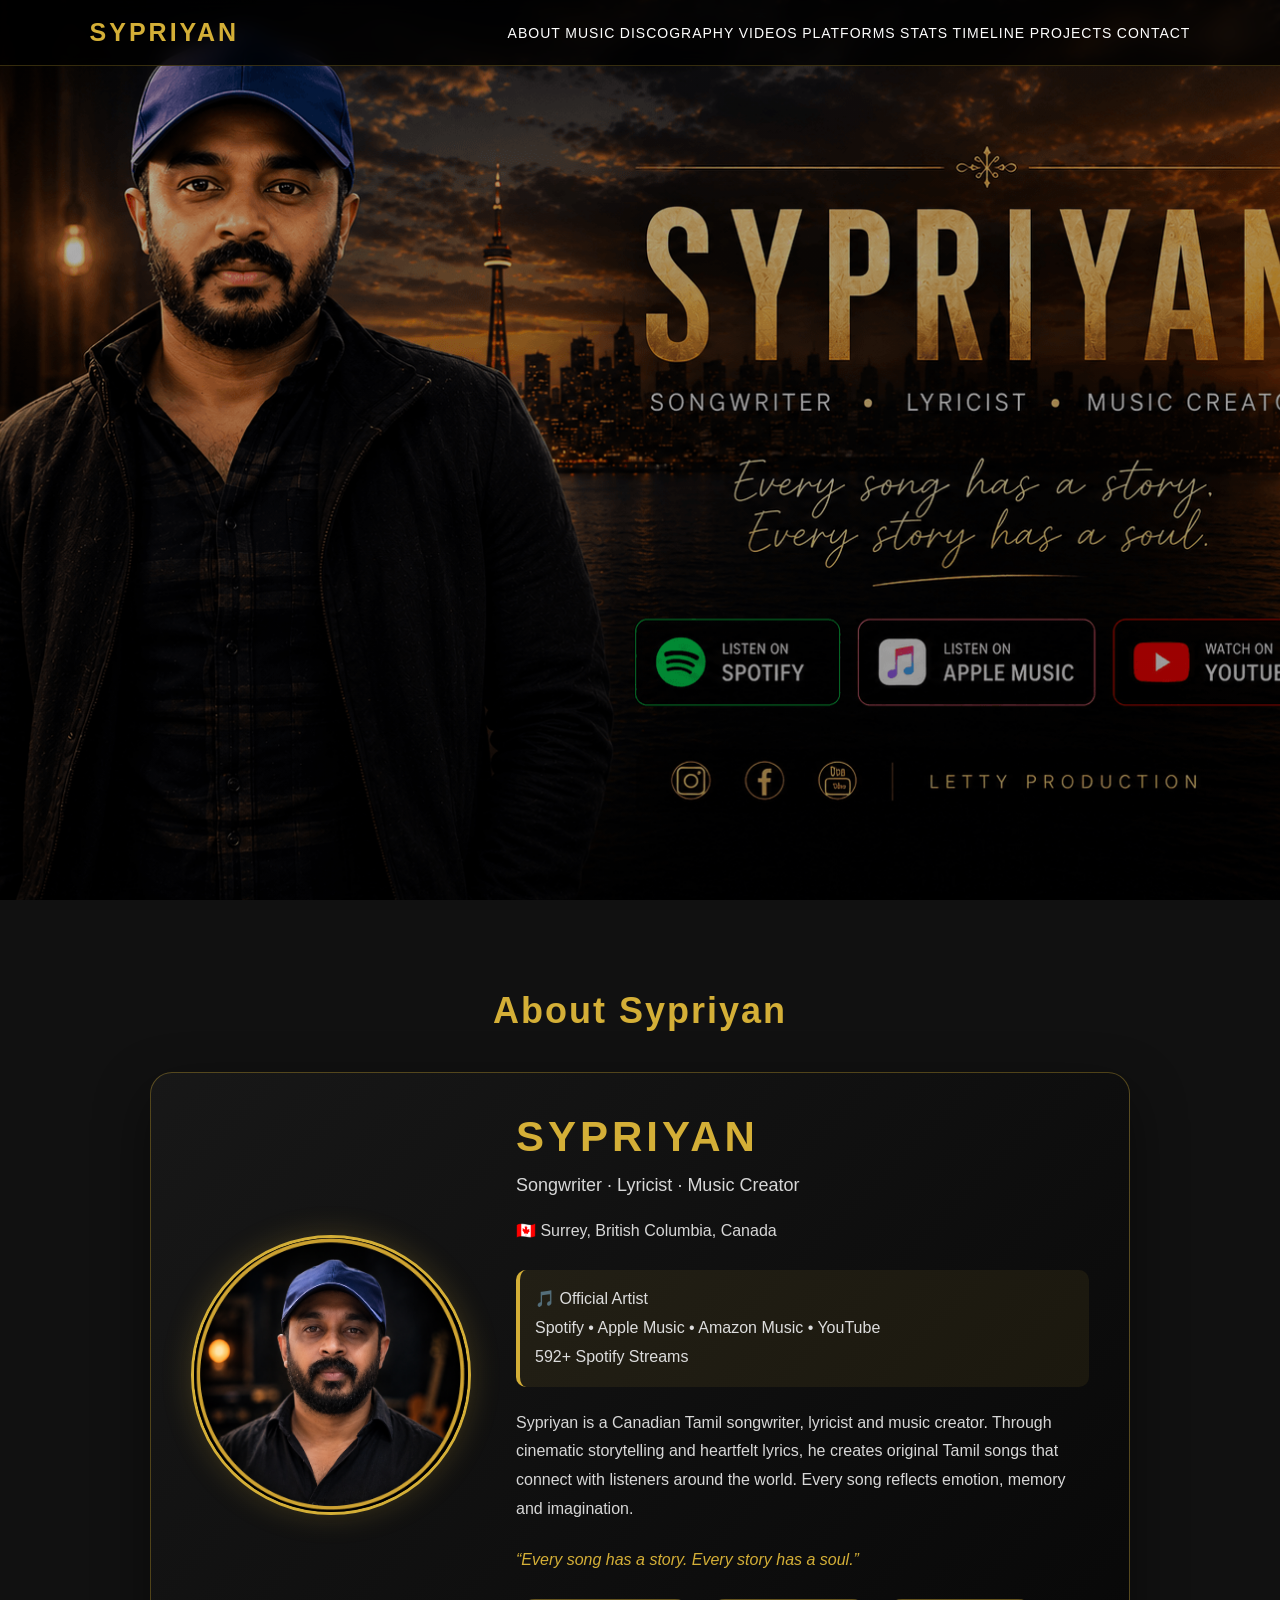
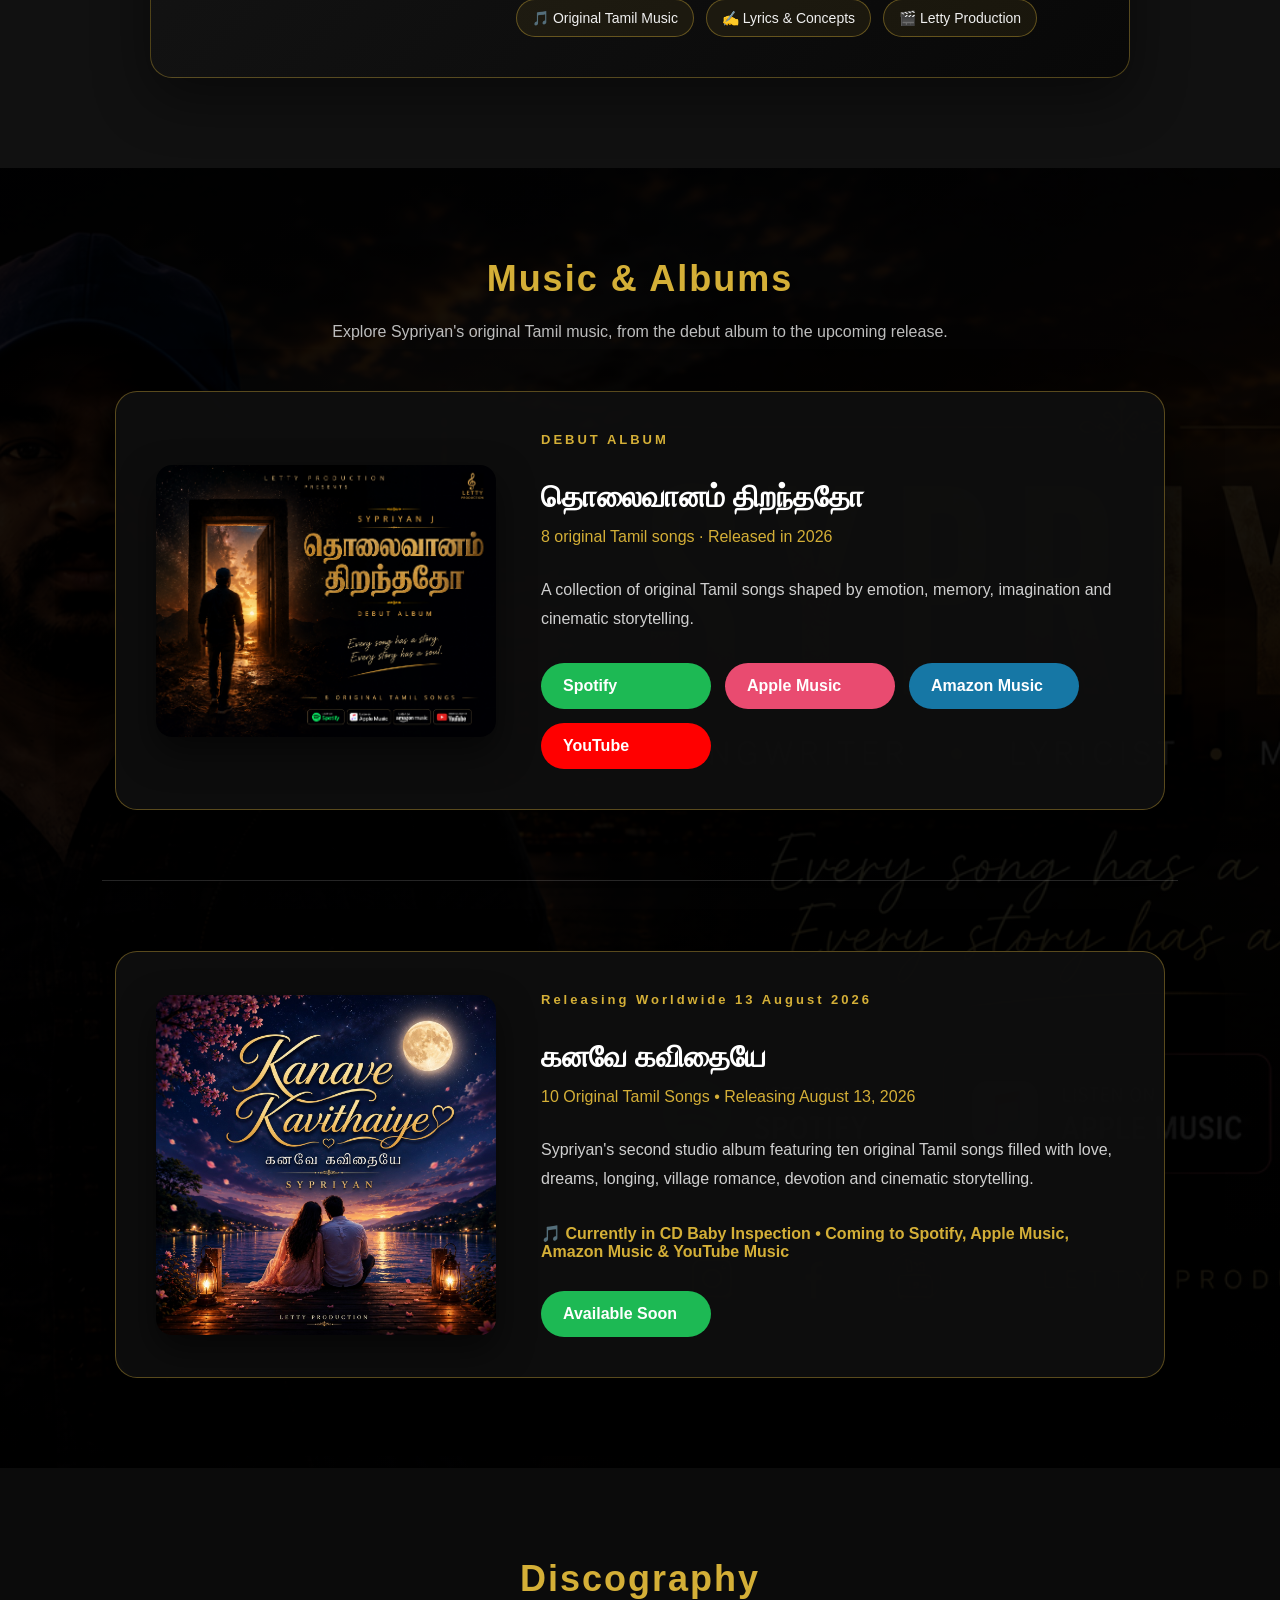
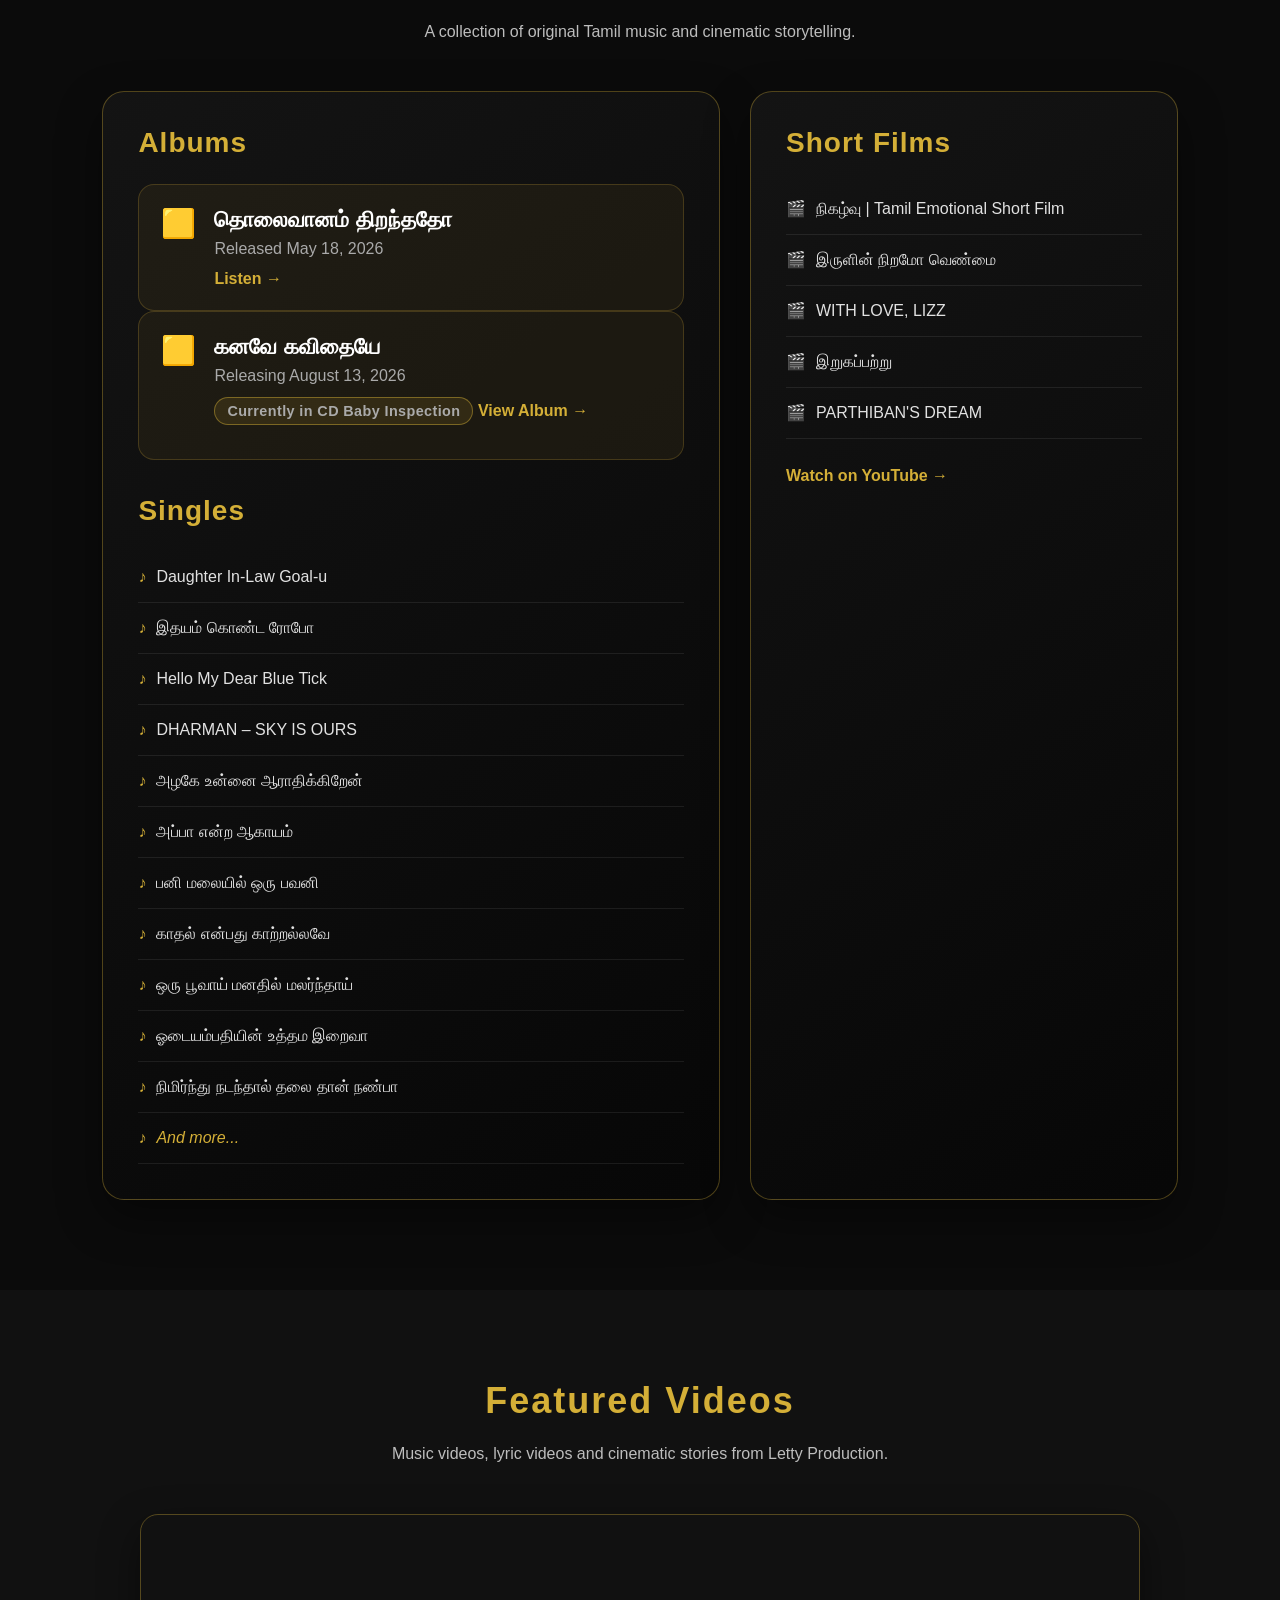
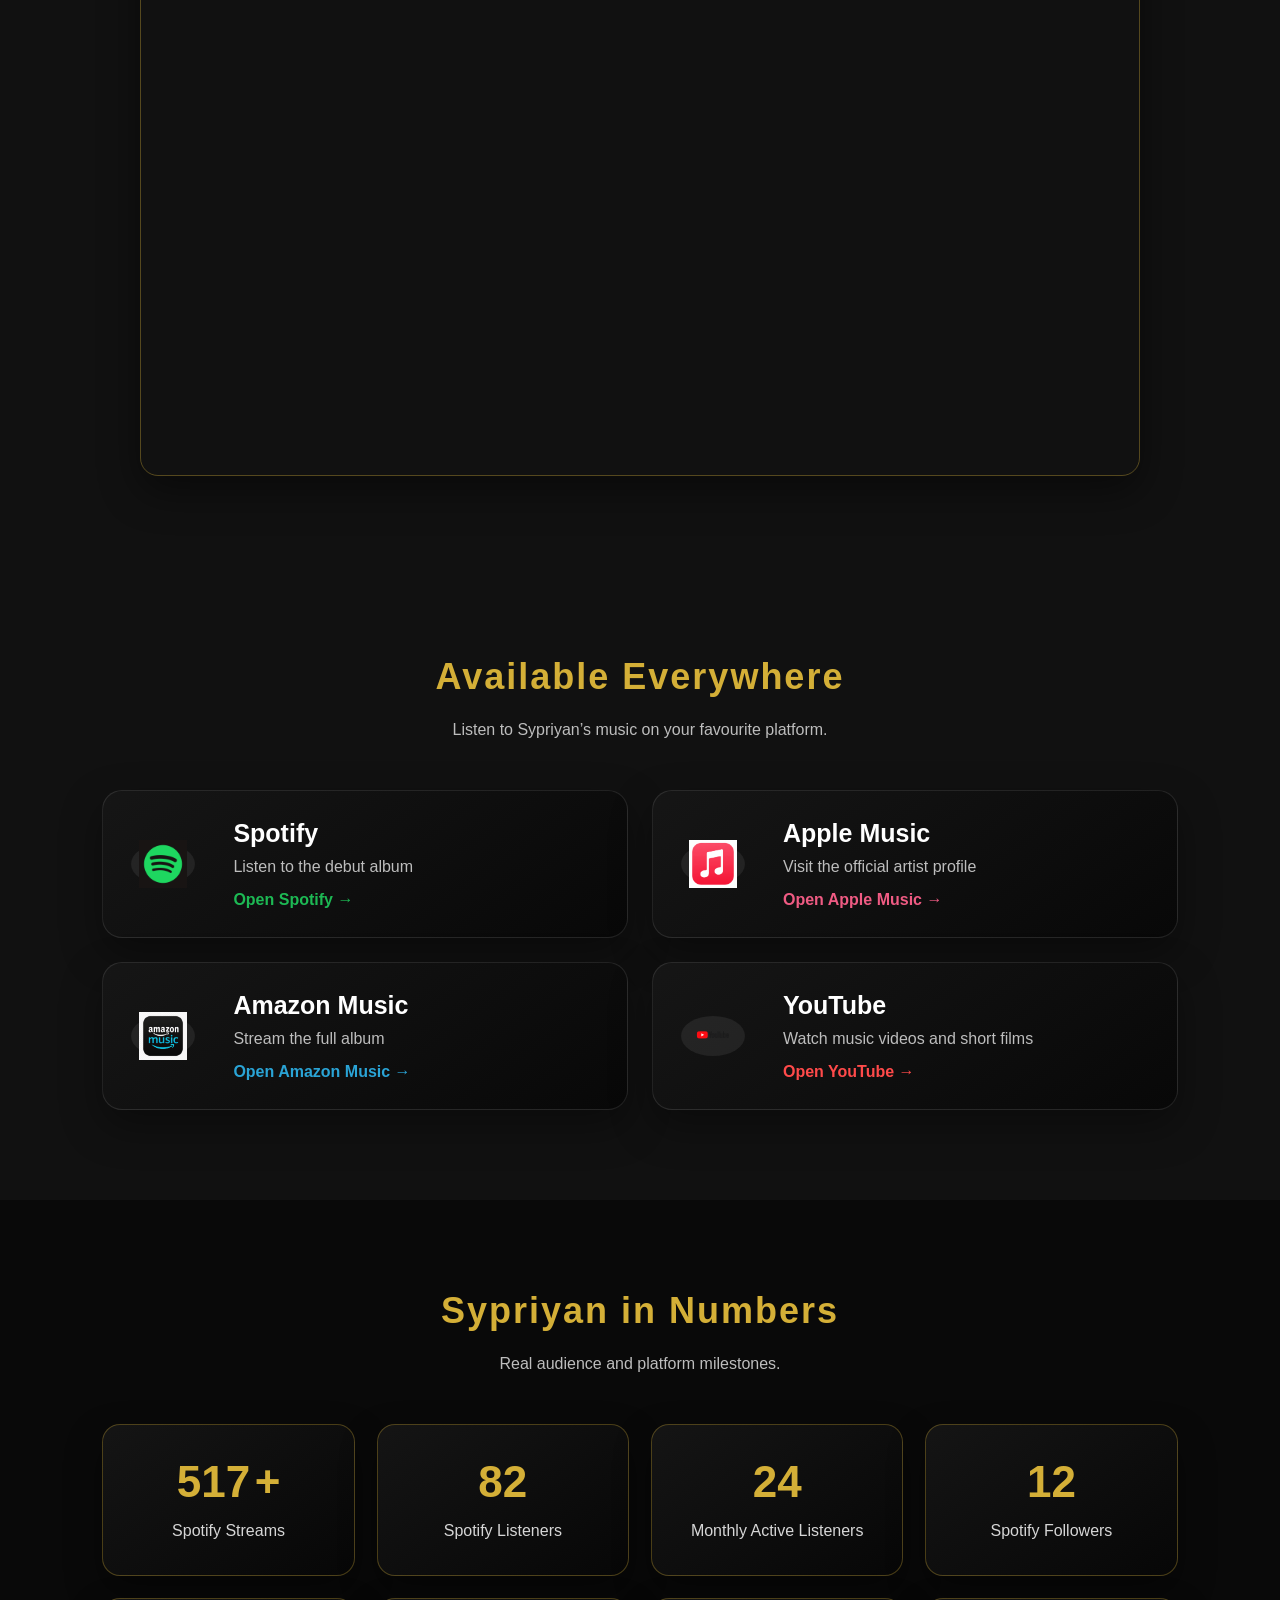
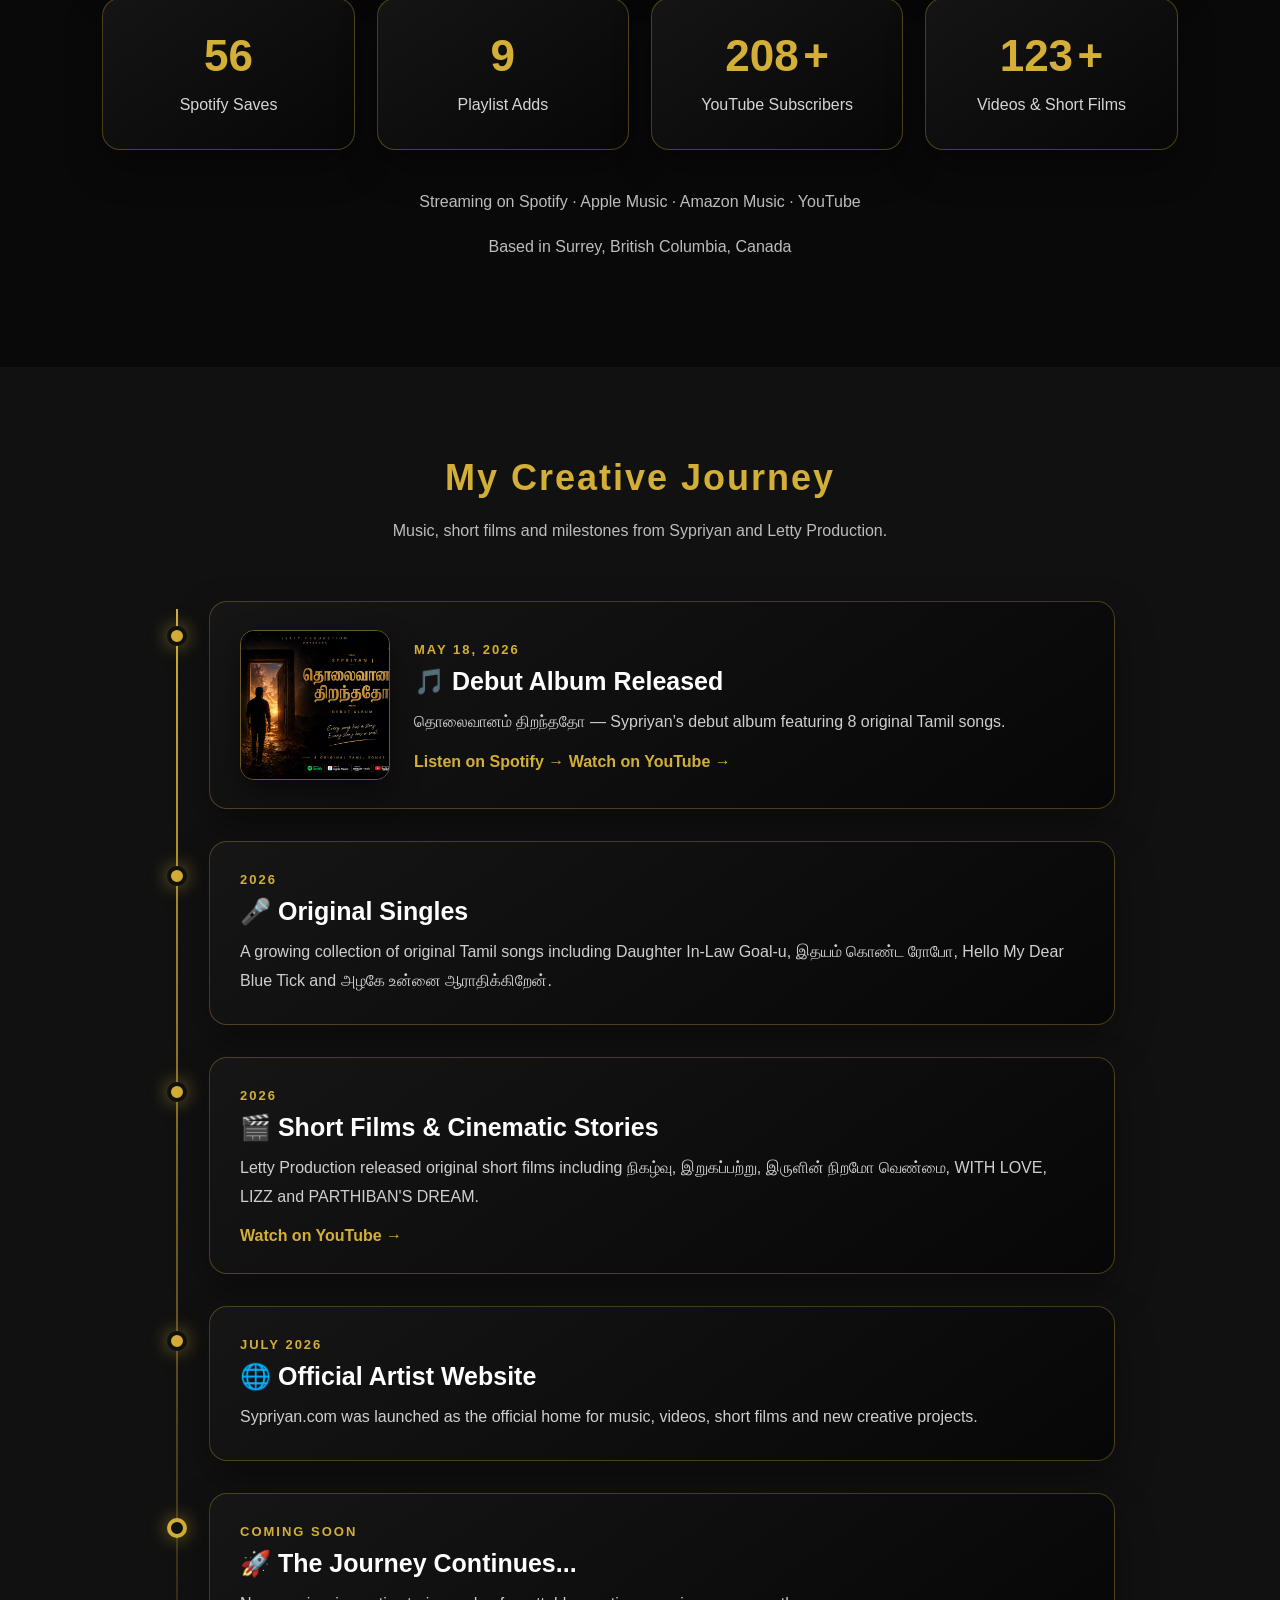
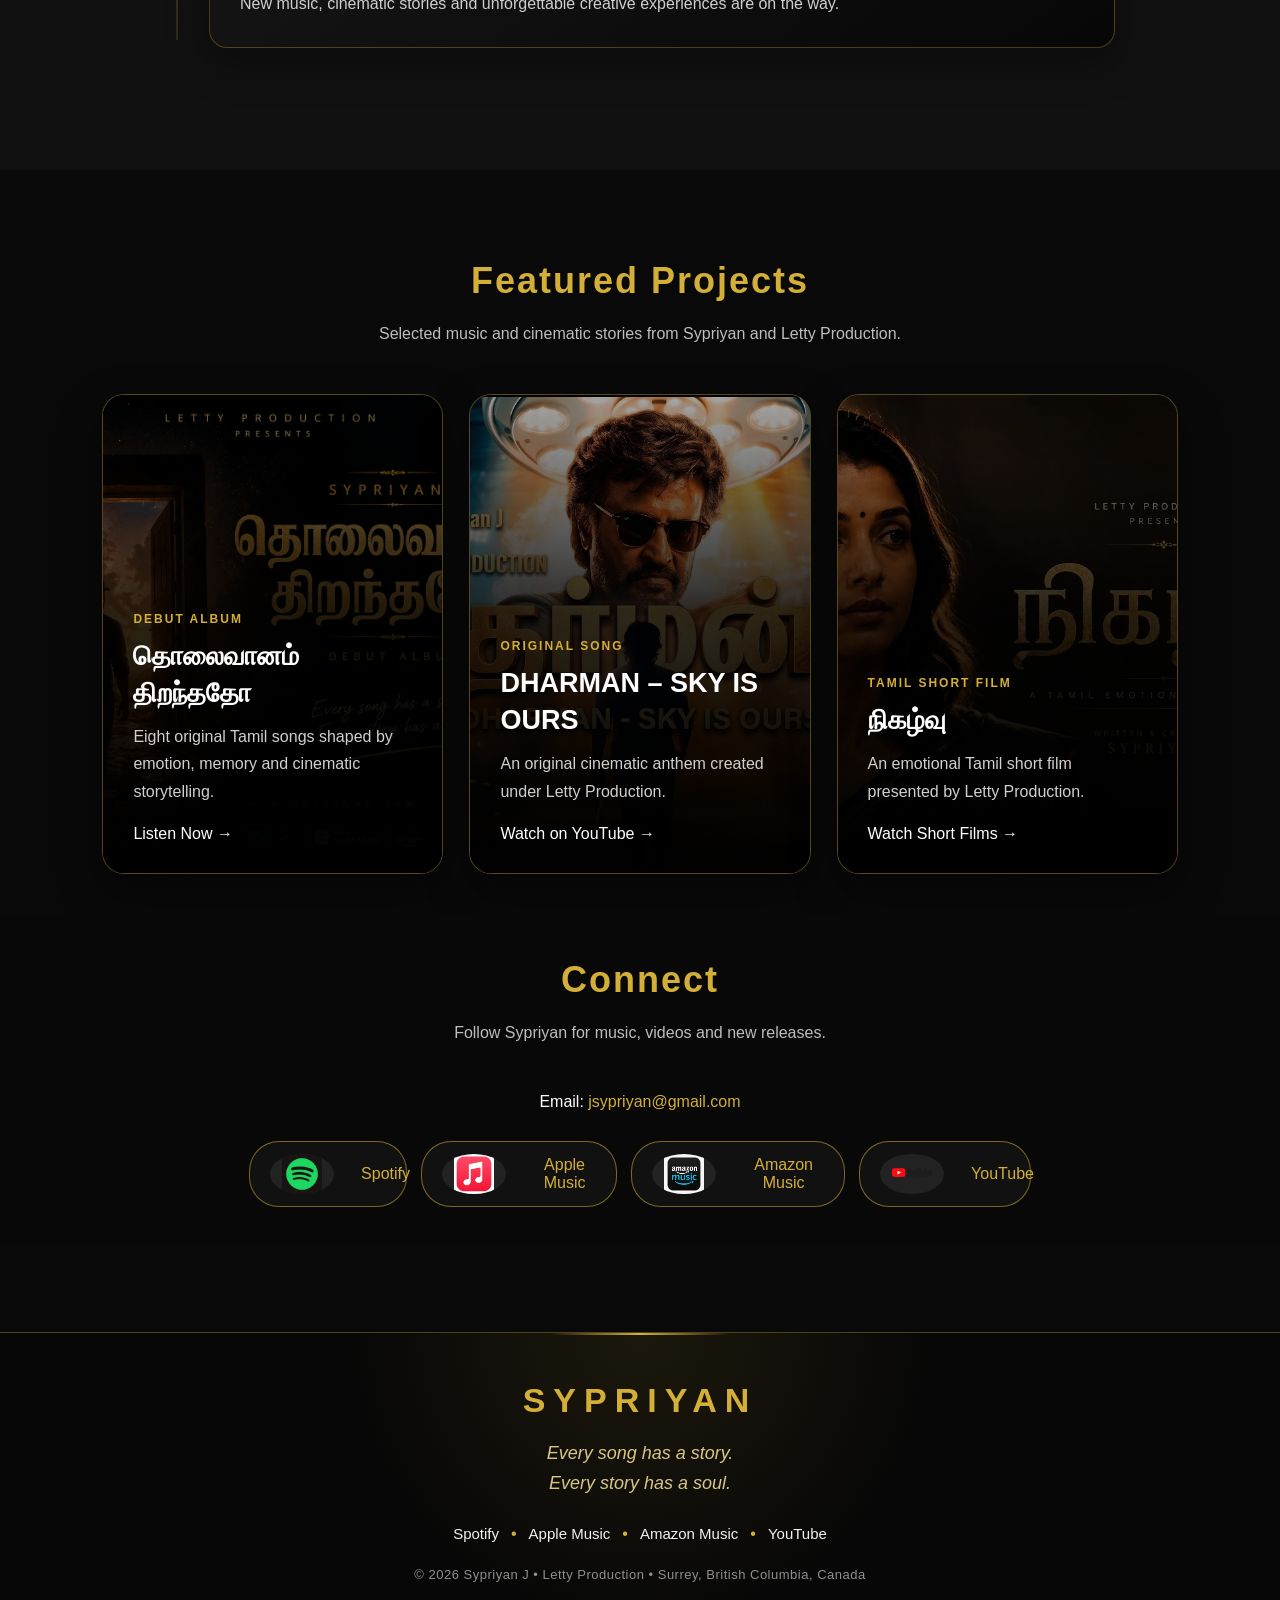
==== commit 94295674: "Update index.html" ====
--- a/index.html
+++ b/index.html
@@ -629,7 +629,29 @@
   text-decoration: none;
   font-weight: bold;
 }
-
+.catalog-status{
+  display:inline-block;
+  margin-top:8px;
+  margin-bottom:12px;
+  padding:5px 12px;
+  border-radius:20px;
+  background:rgba(212,175,55,.12);
+  border:1px solid rgba(212,175,55,.45);
+  color:#d4af37;
+  font-size:.9rem;
+  font-weight:600;
+  letter-spacing:.4px;
+}
+
+
+
+
+
+
+
+
+
+    
 .catalog-list {
   margin: 0;
   padding: 0;
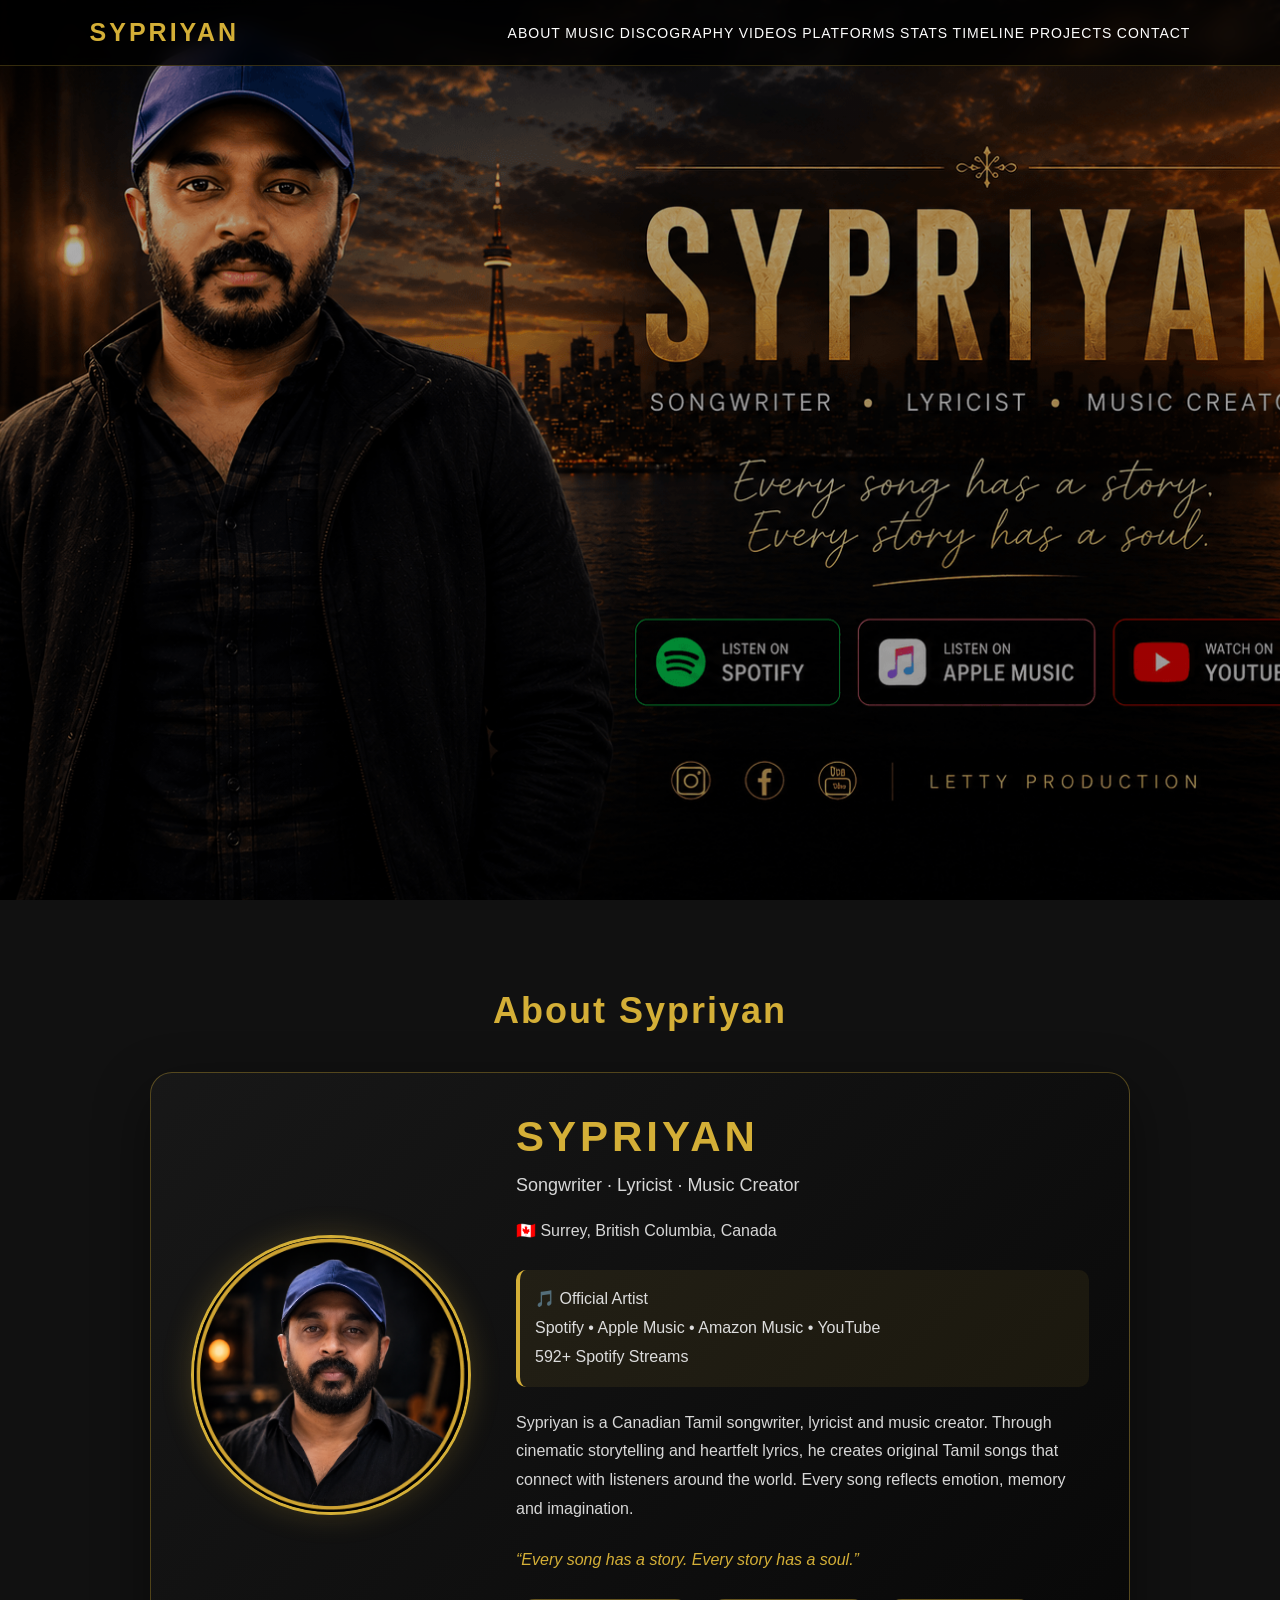
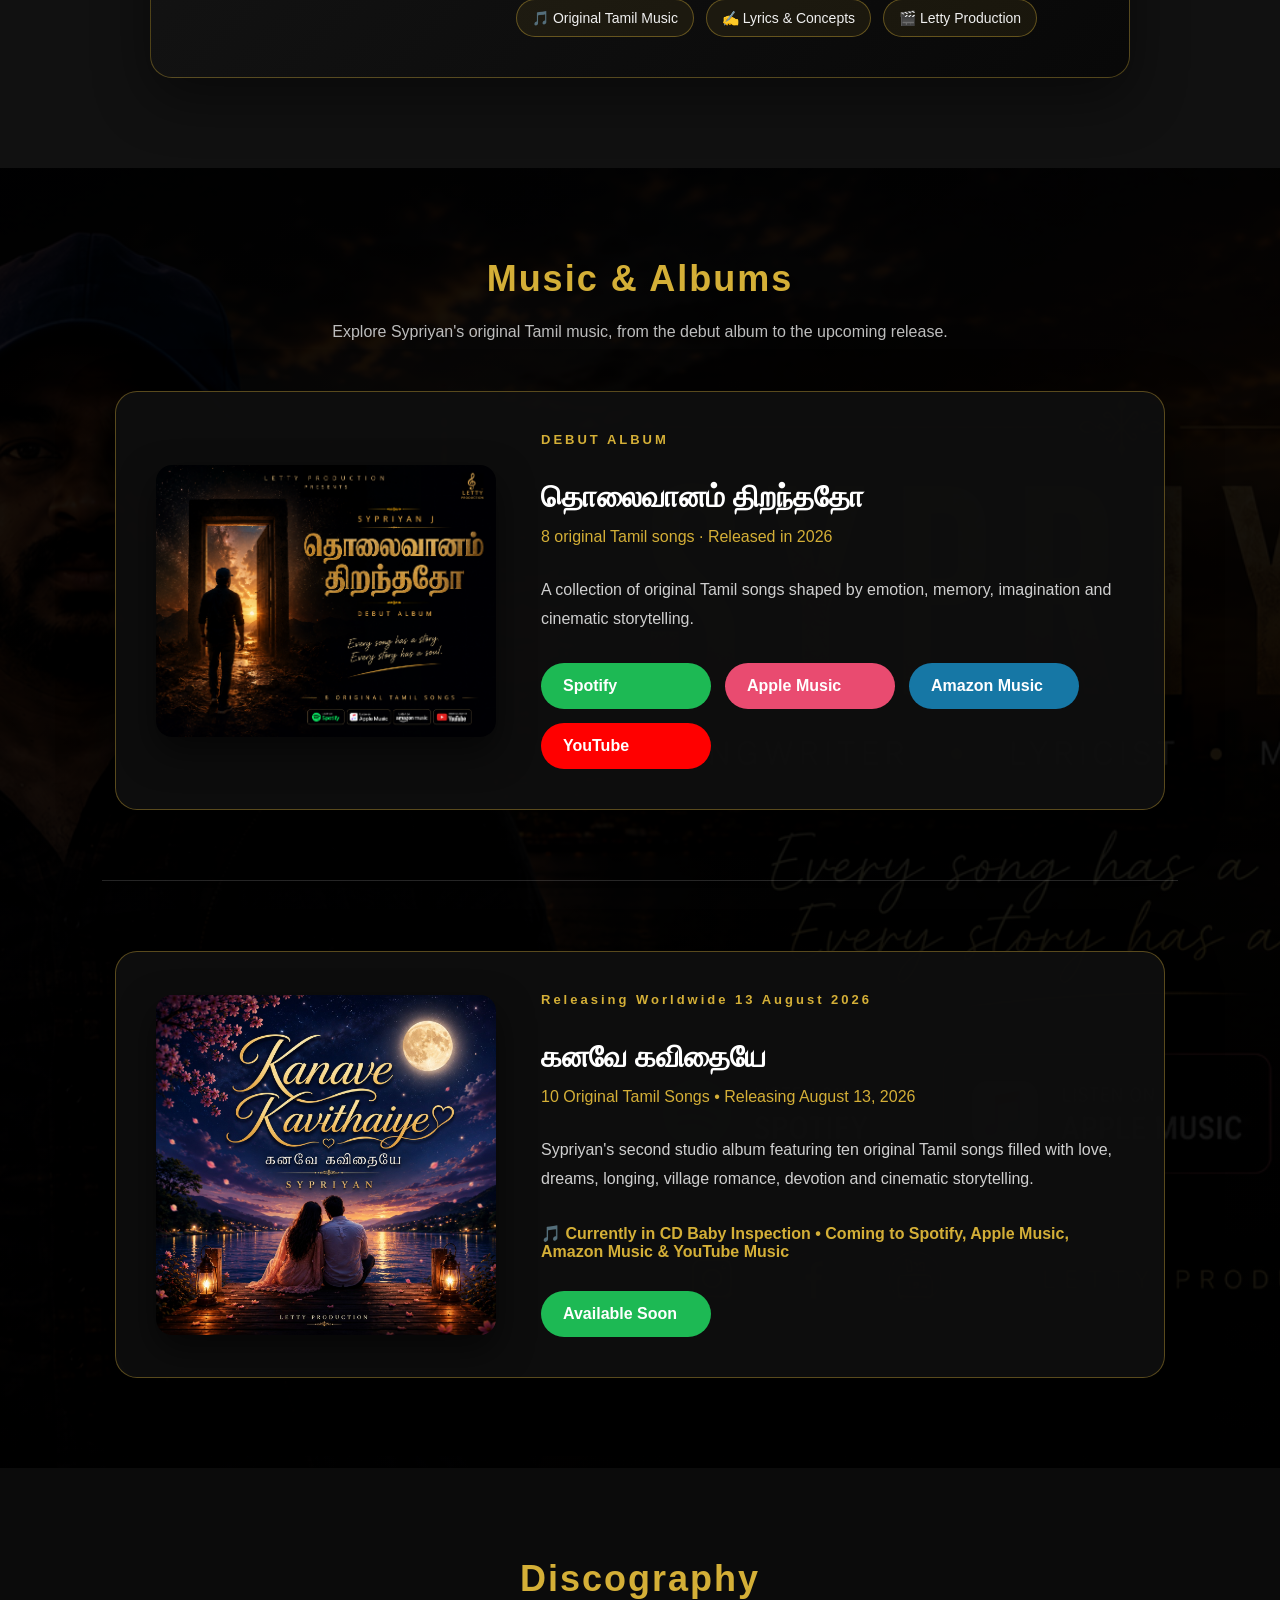
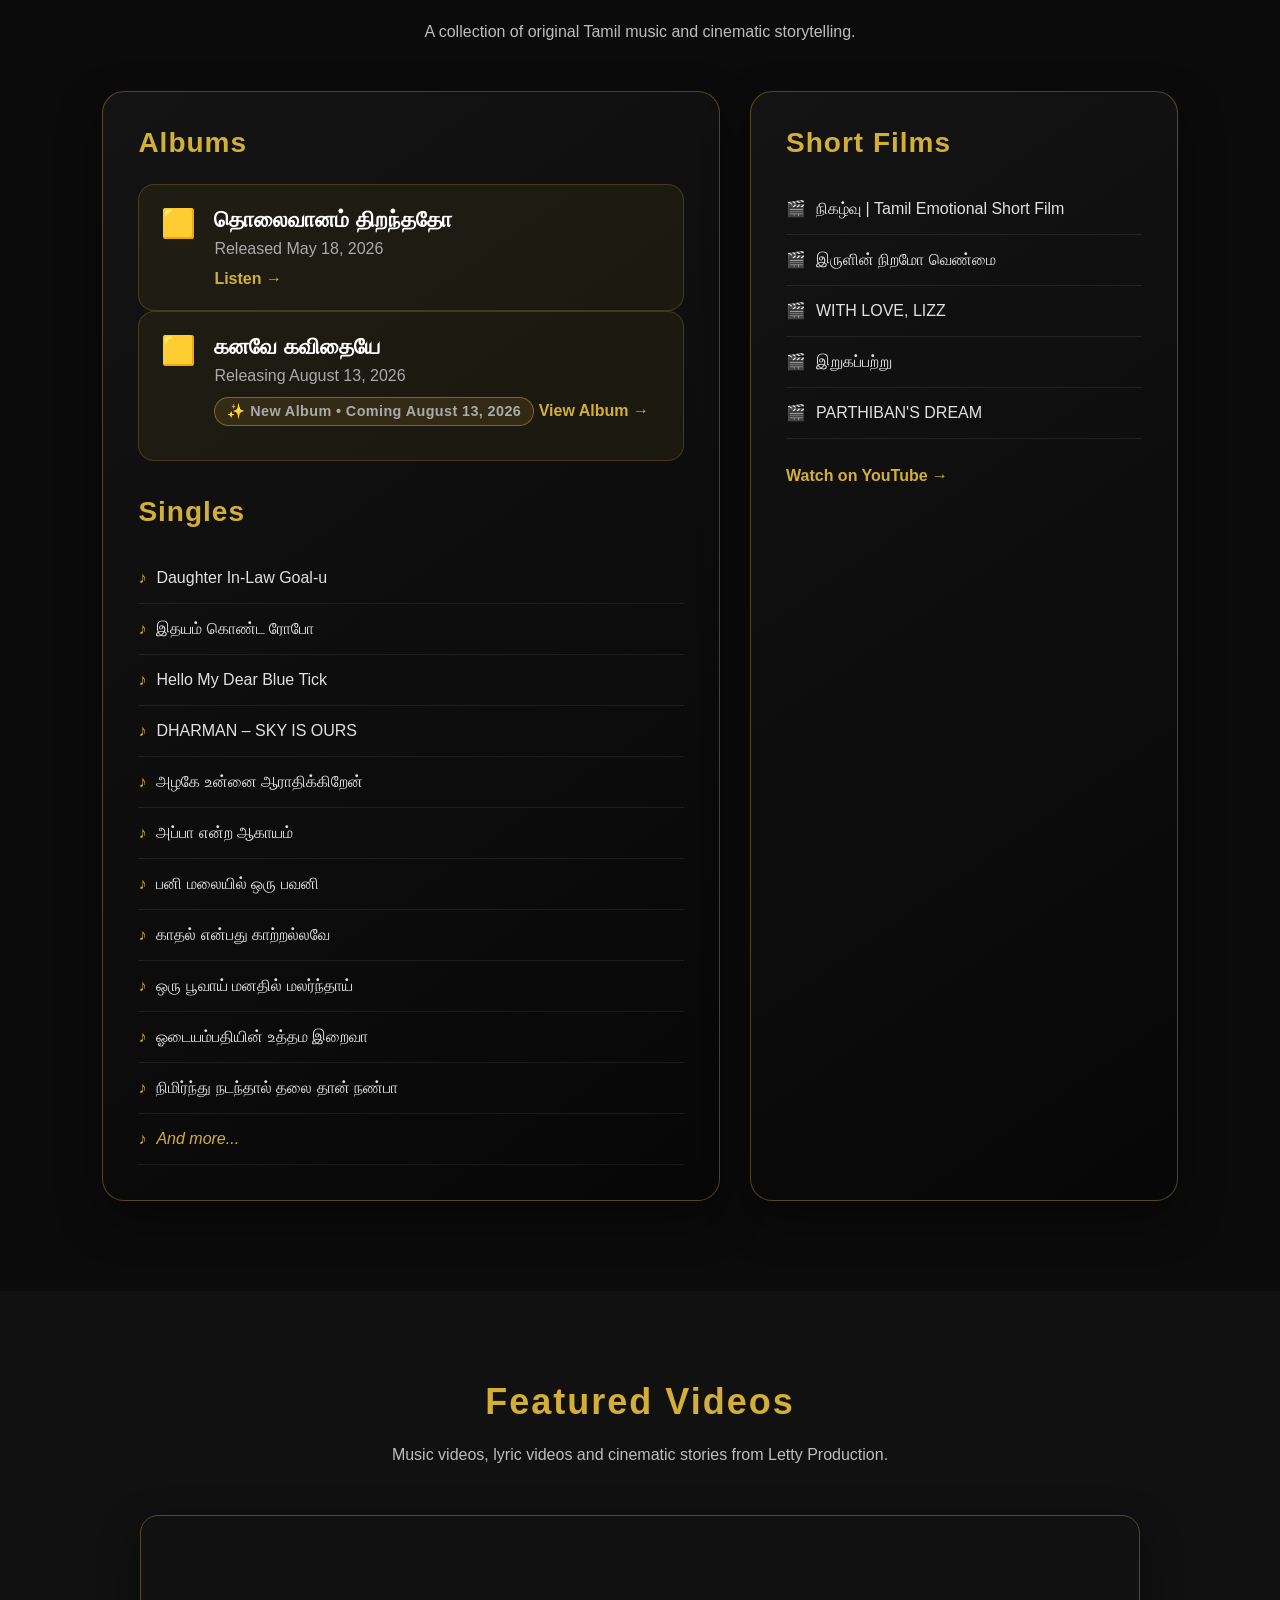
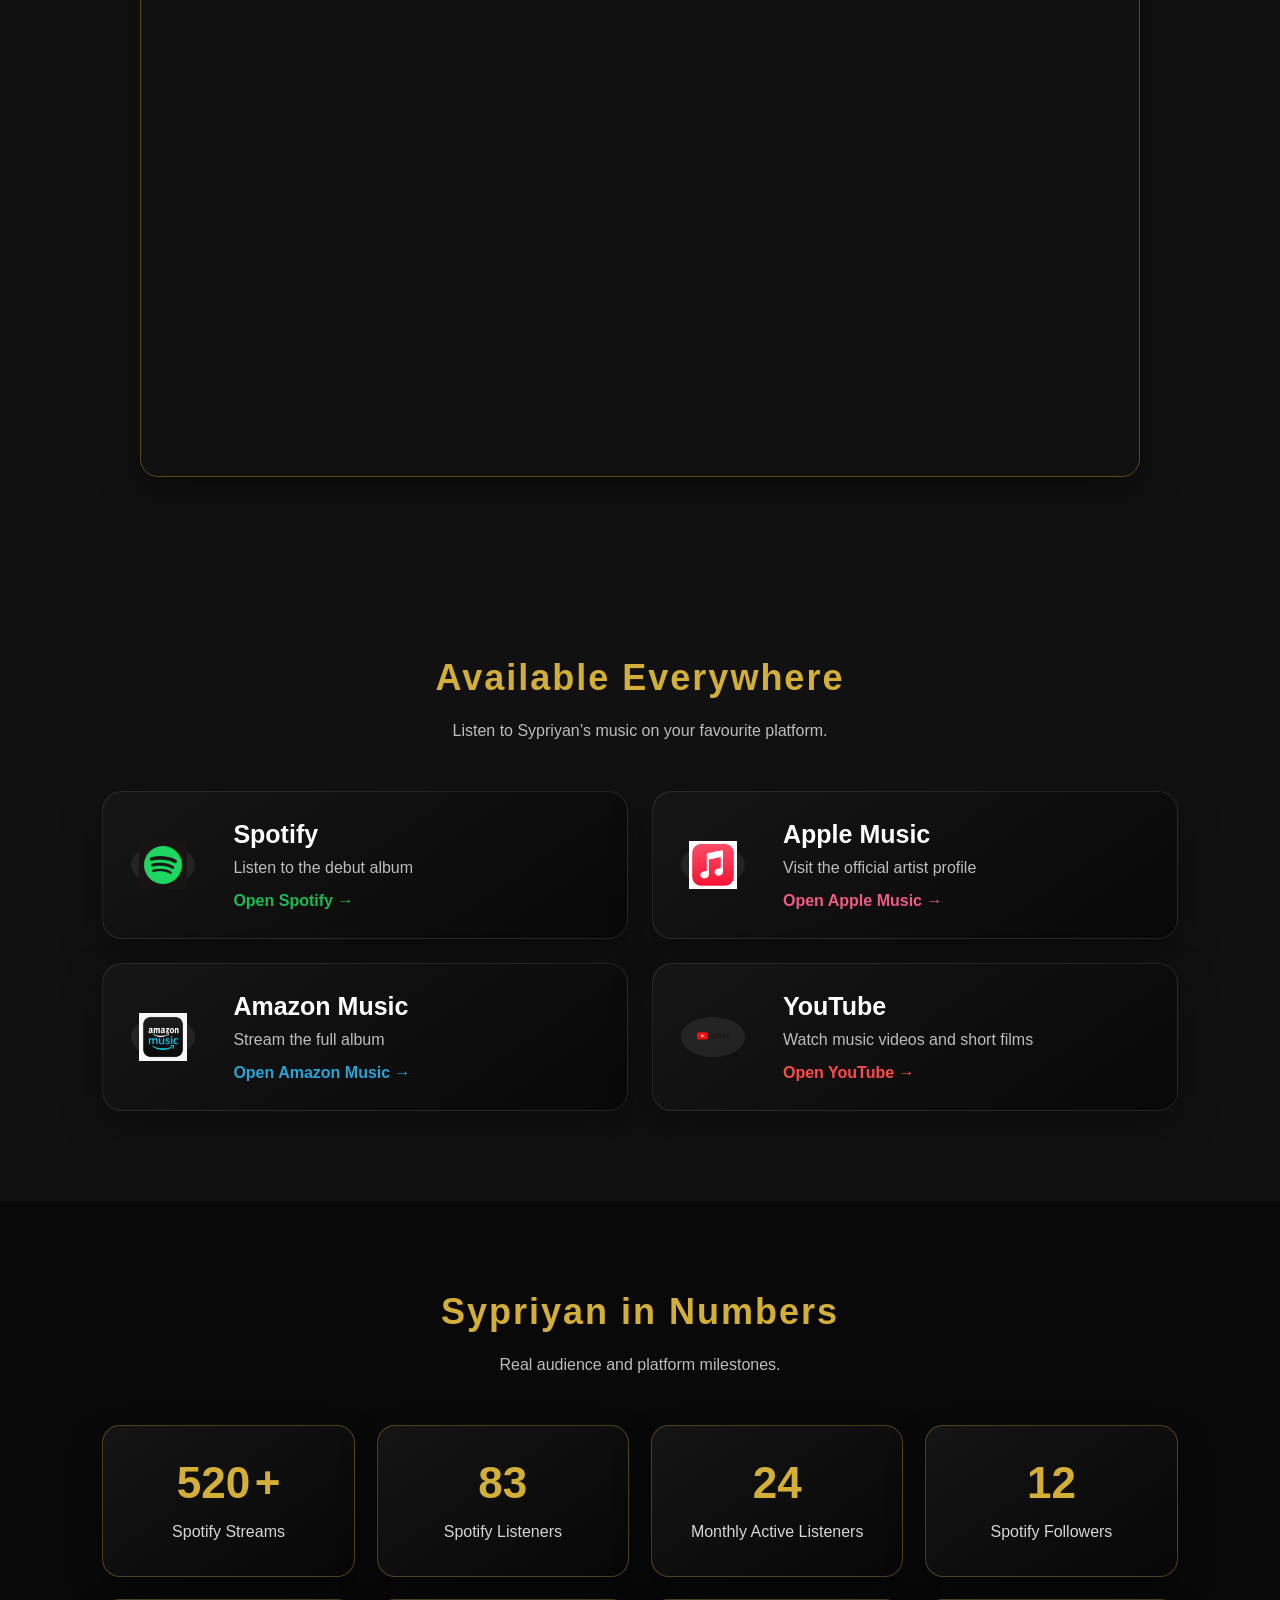
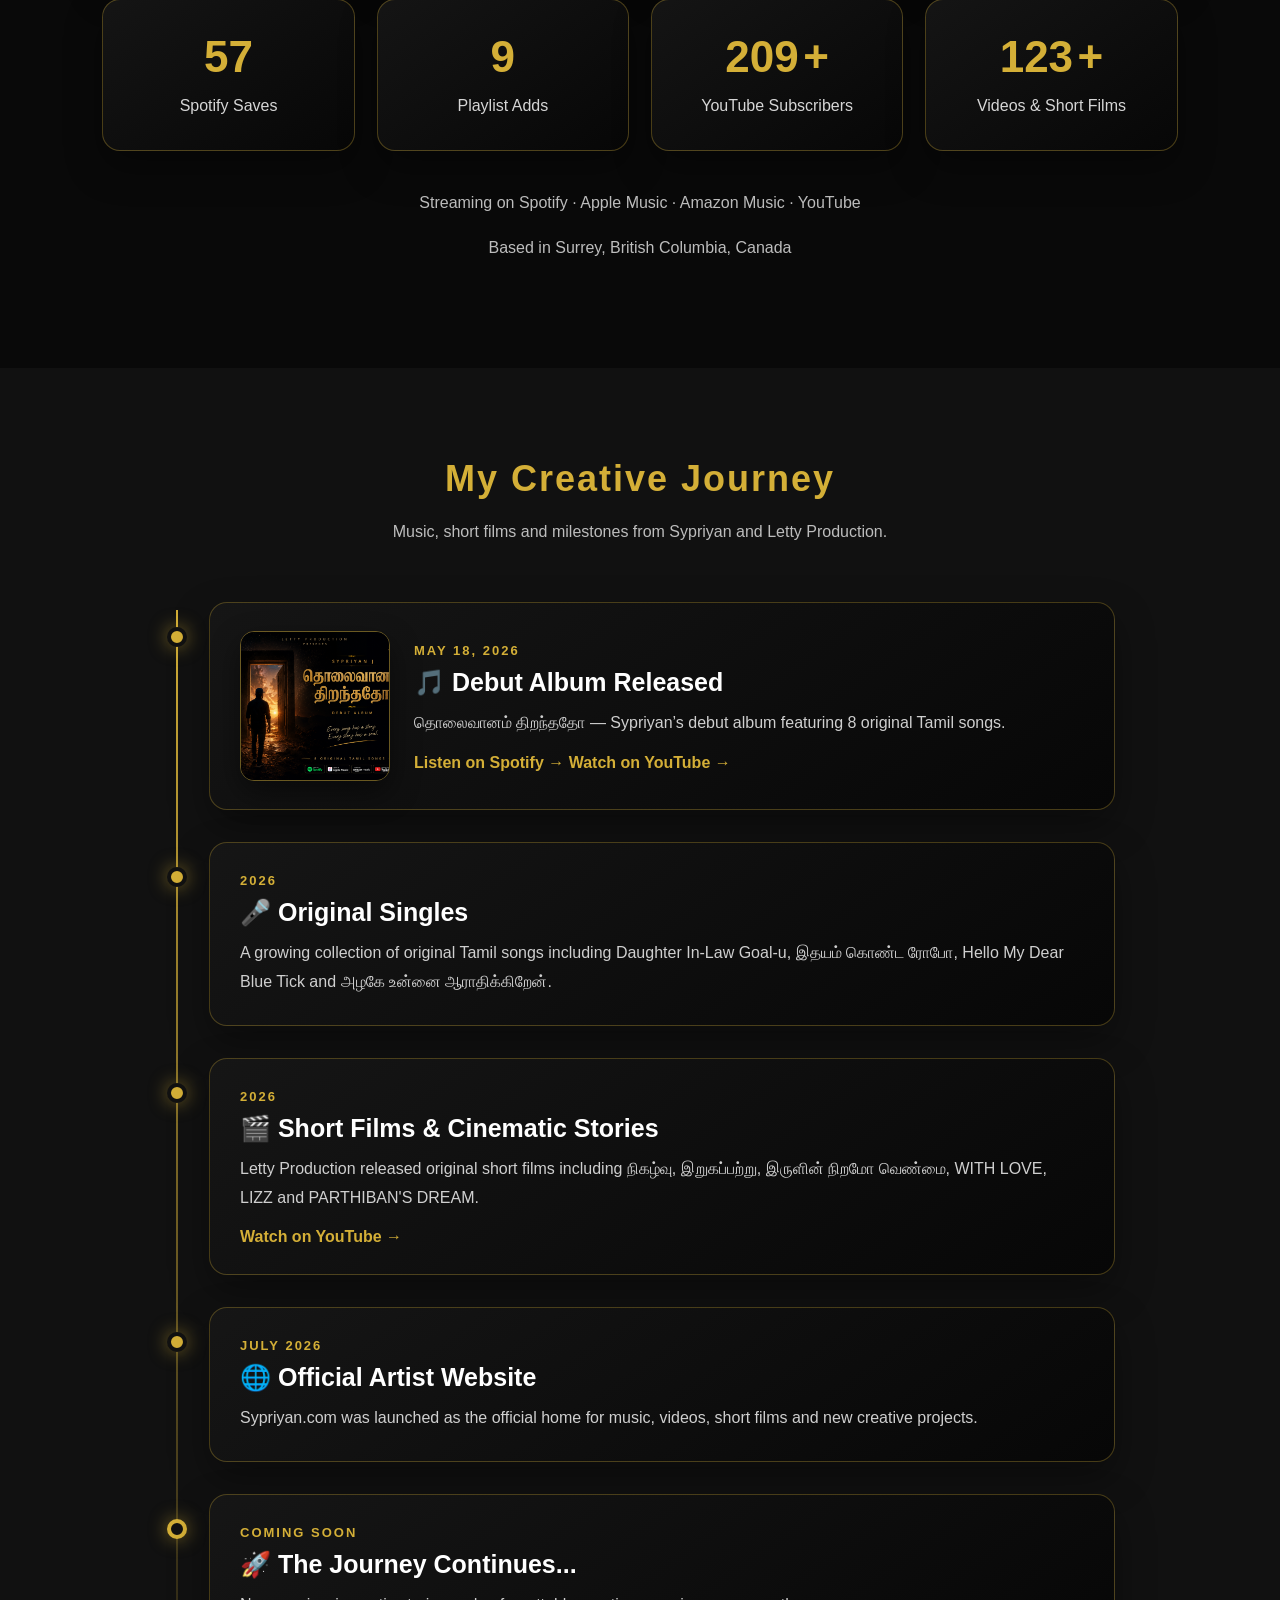
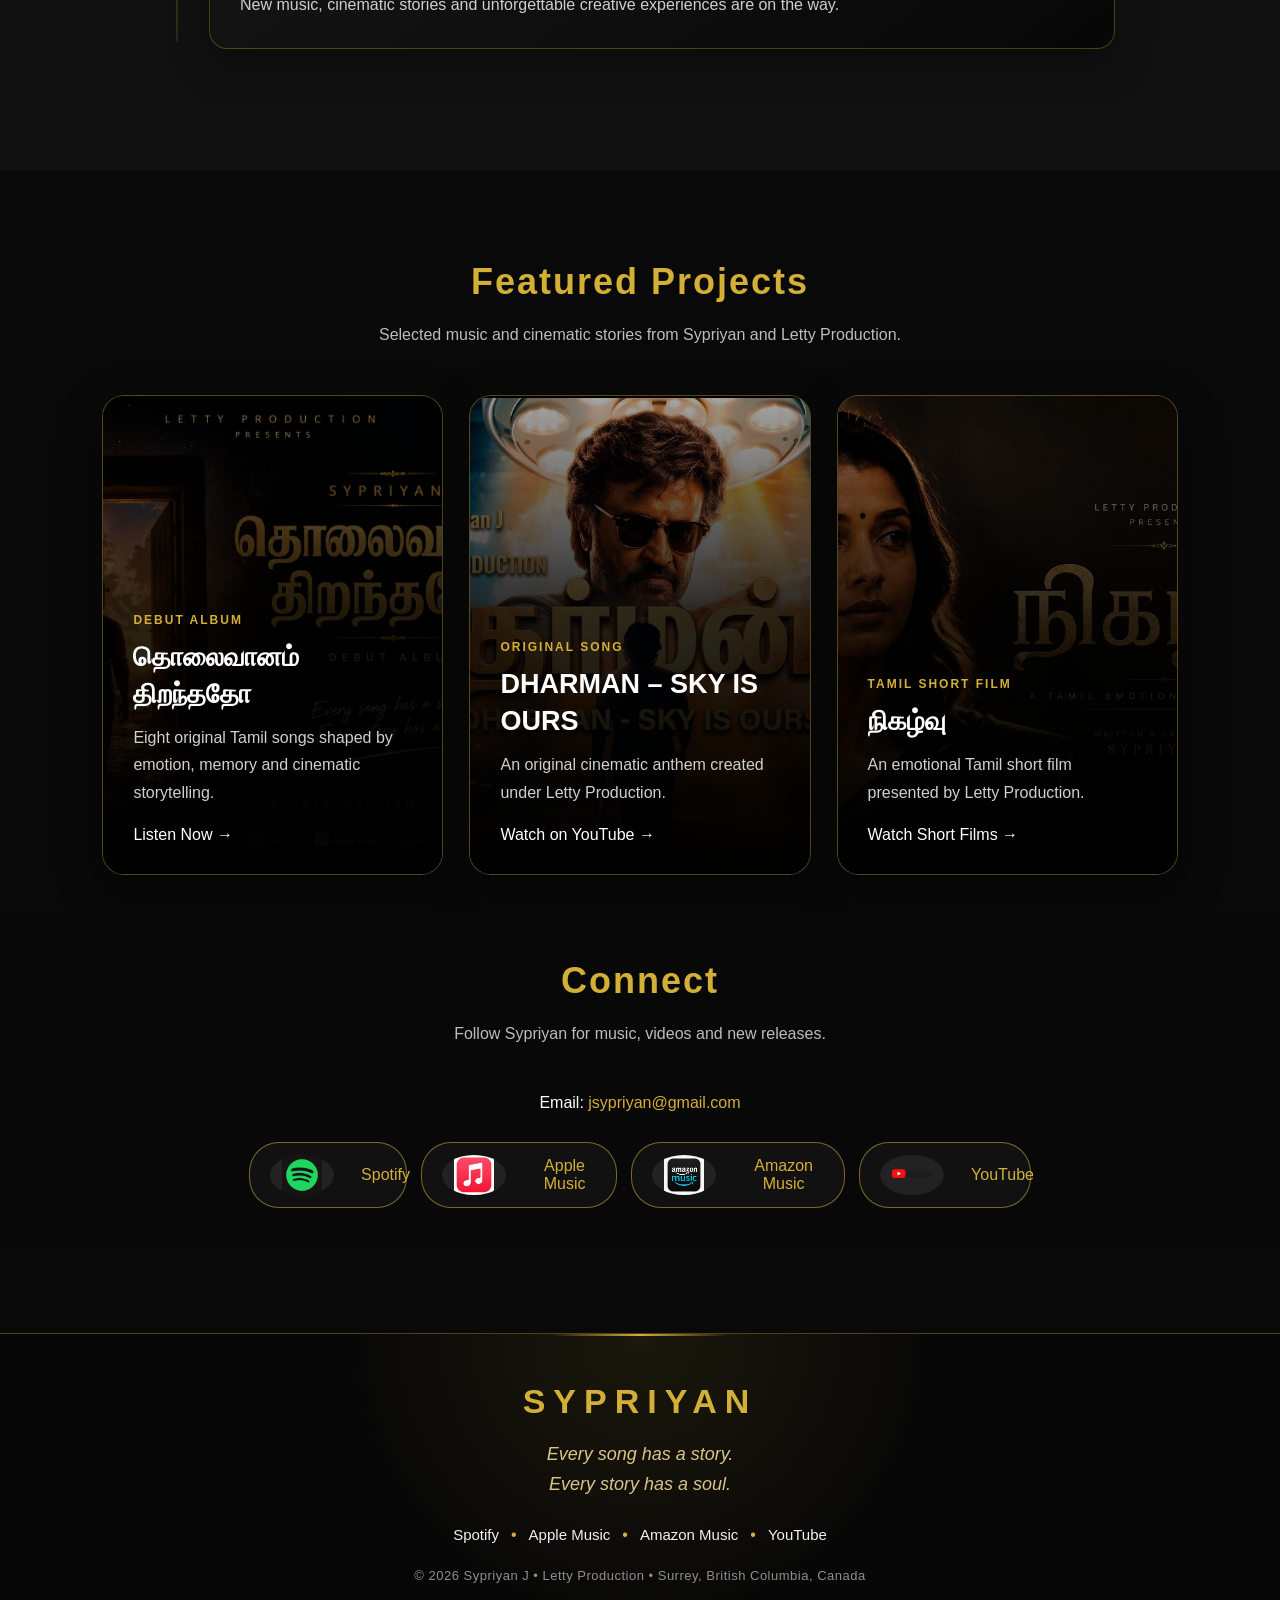
==== commit 5dac3ab2: "Update index.html" ====
--- a/index.html
+++ b/index.html
@@ -1948,8 +1948,8 @@
     </p>
 
     <p class="catalog-status">
-      Currently in CD Baby Inspection
-    </p>
+✨ New Album • Coming August 13, 2026
+</p>
 
     <a href="#music">
       View Album →
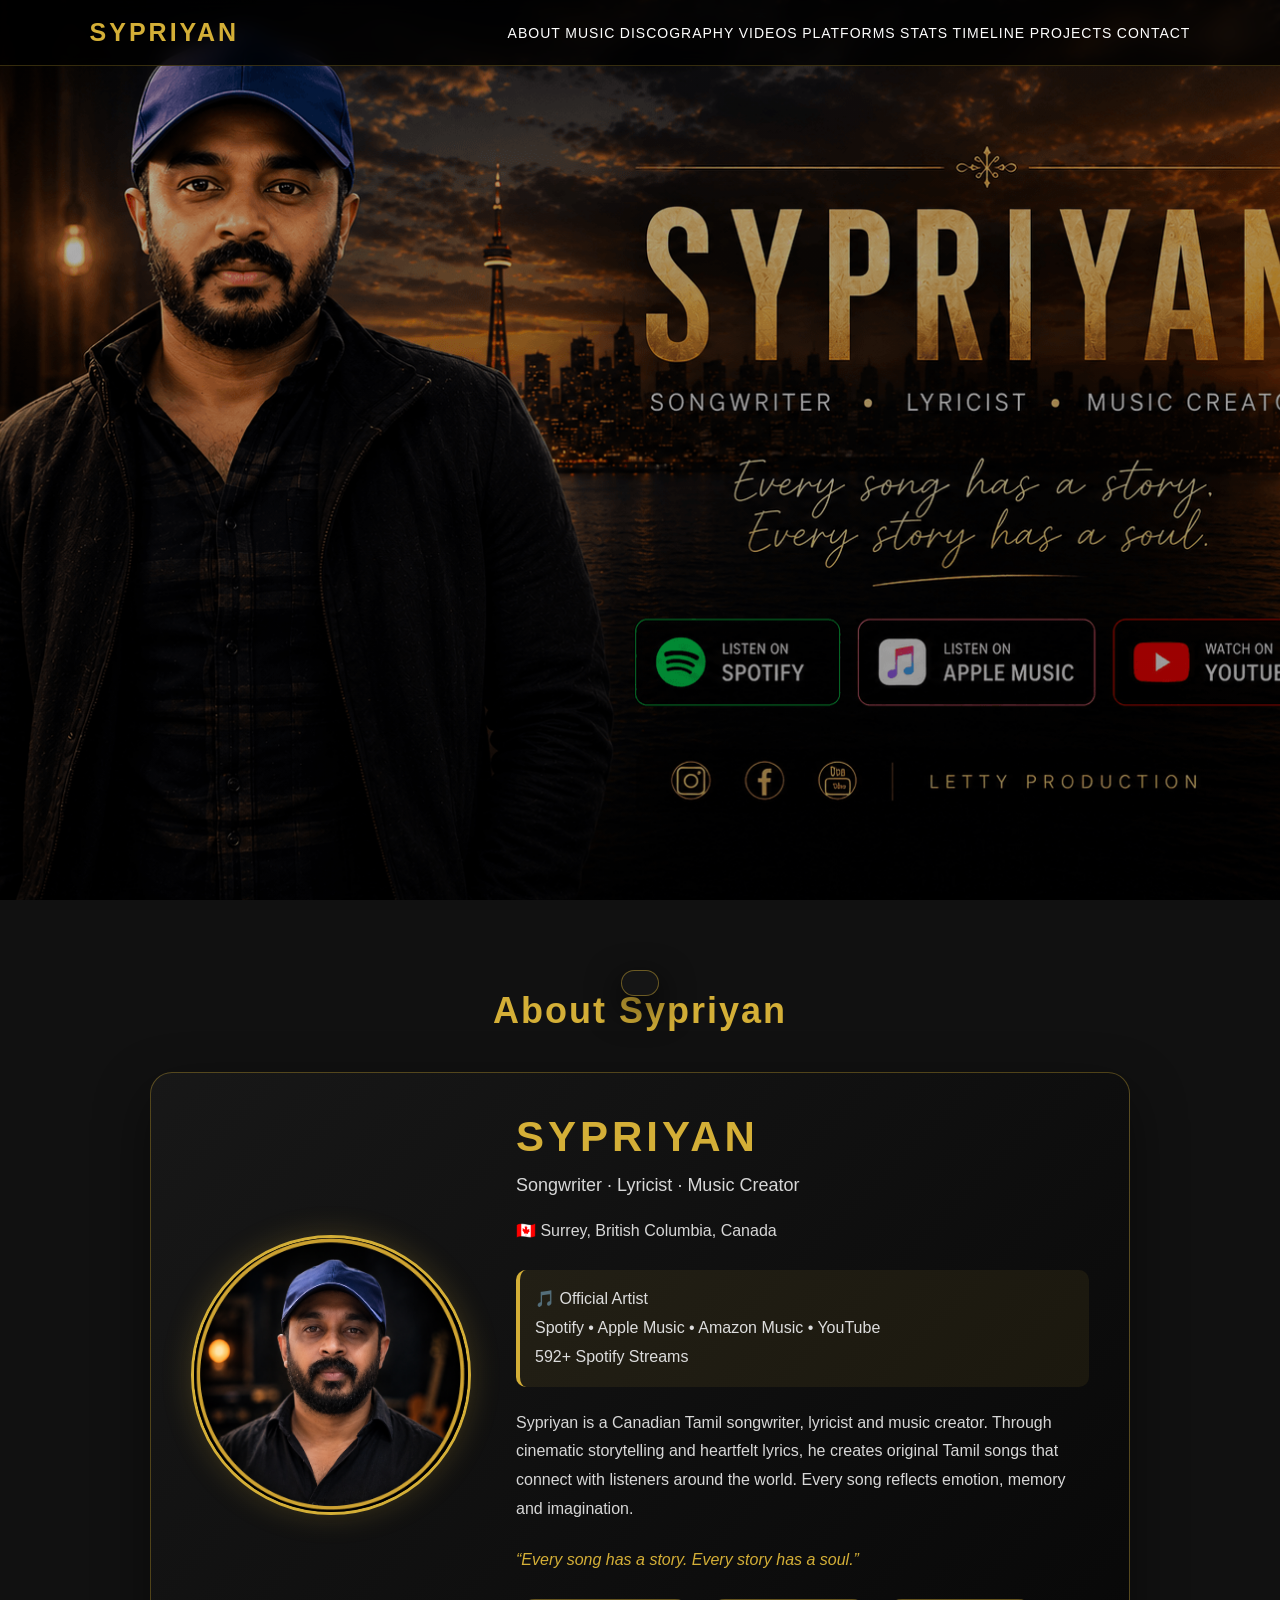
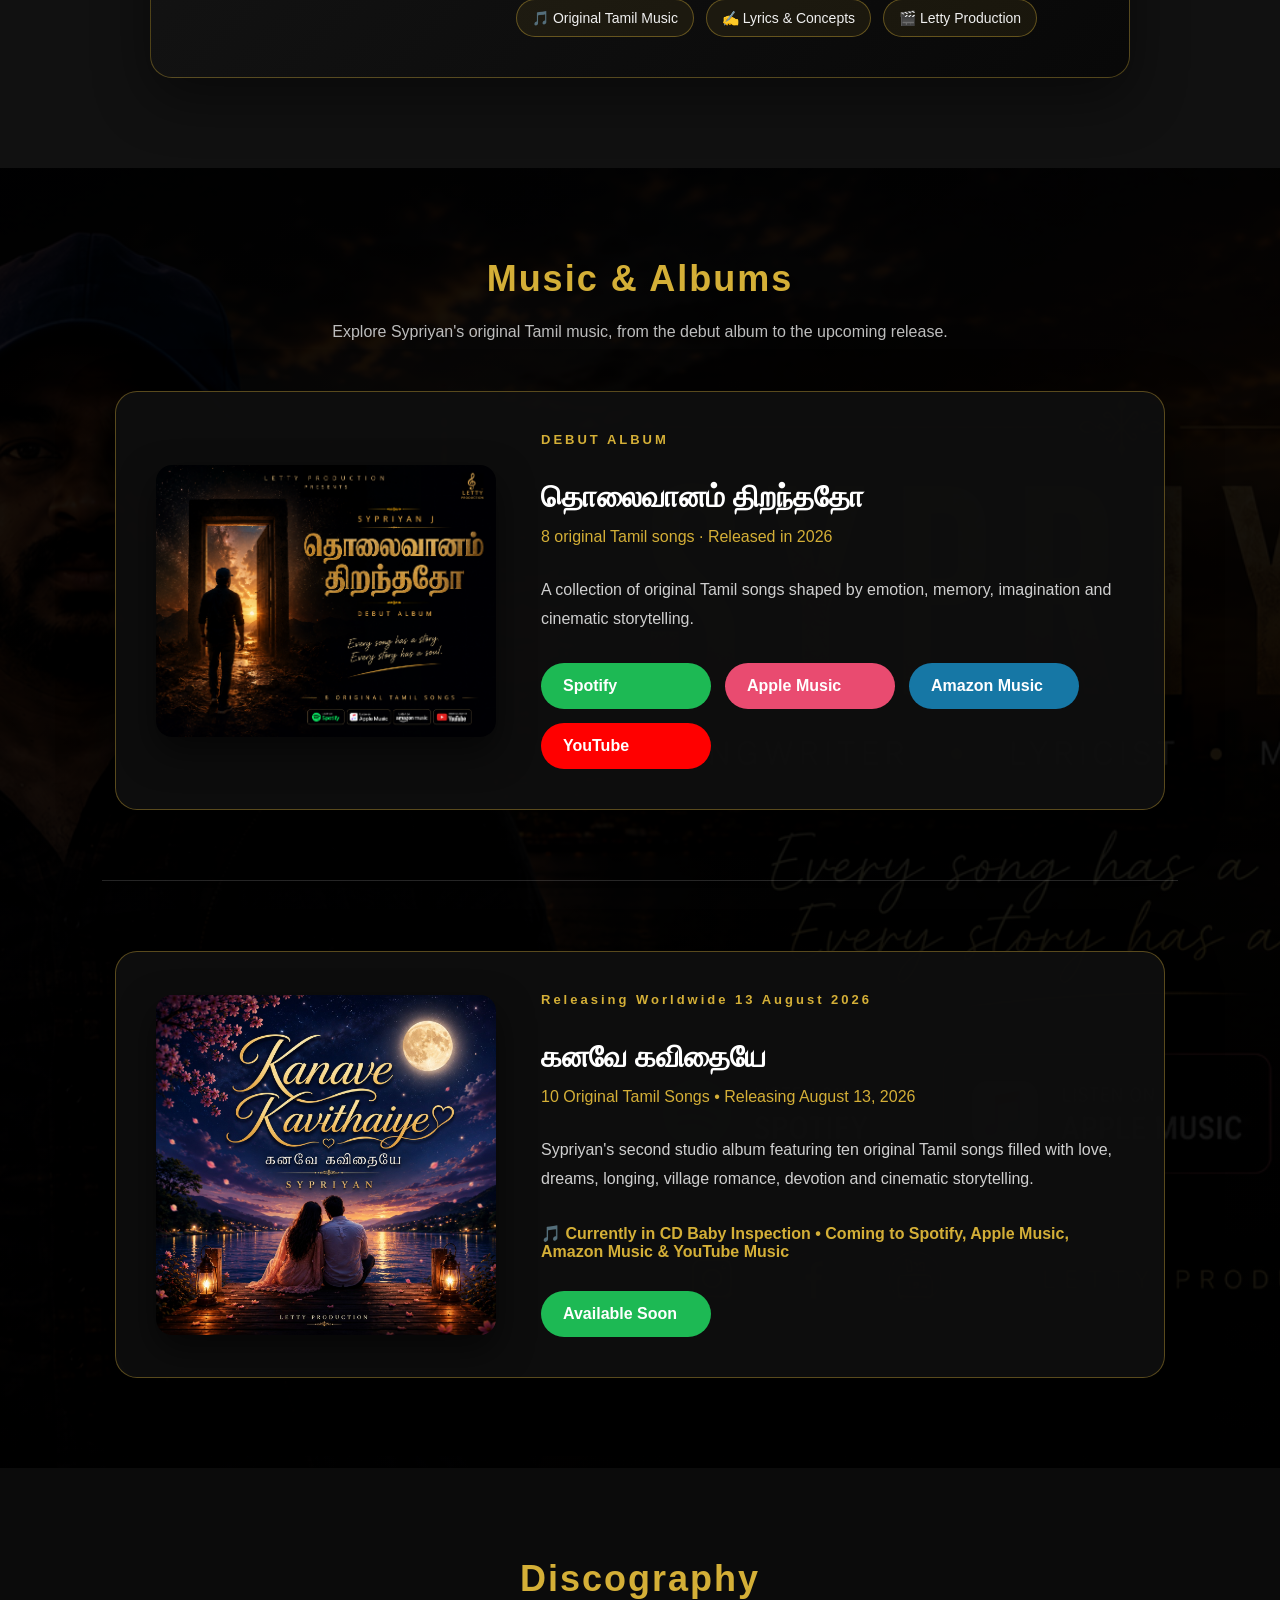
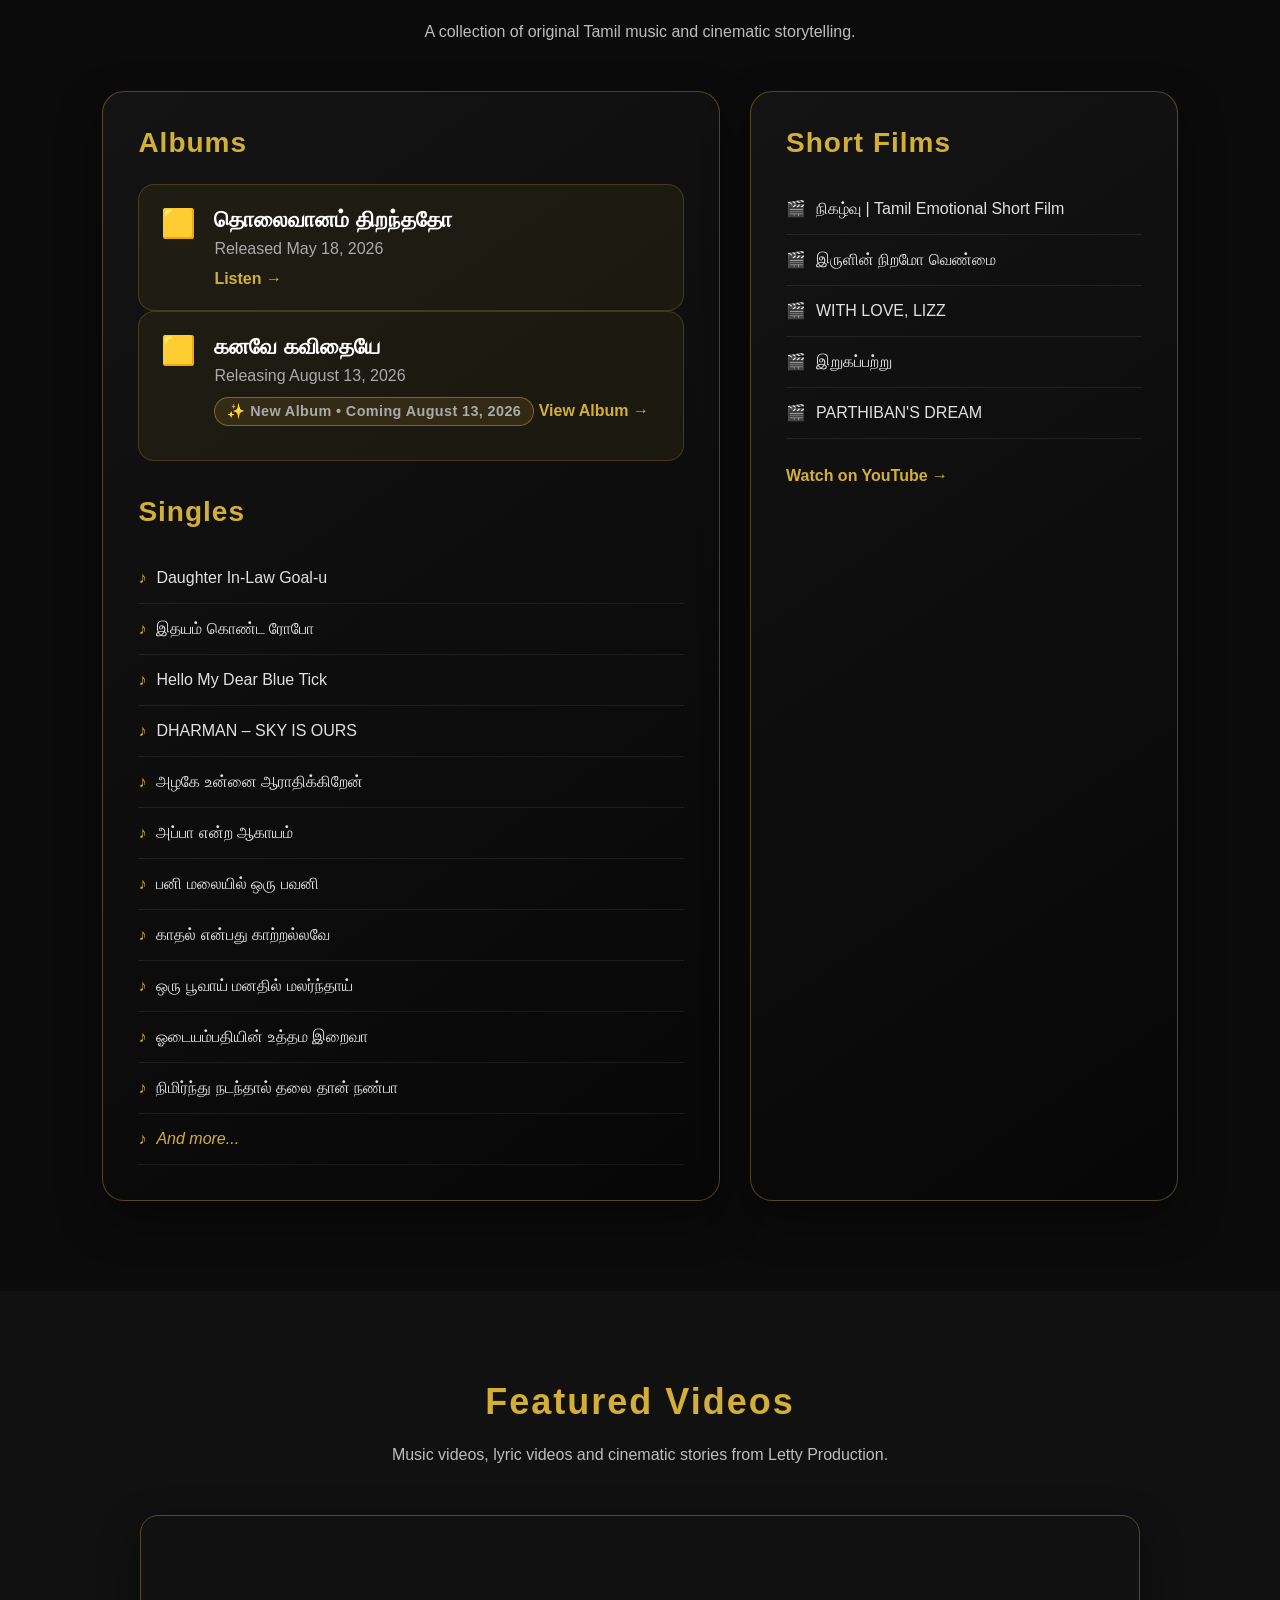
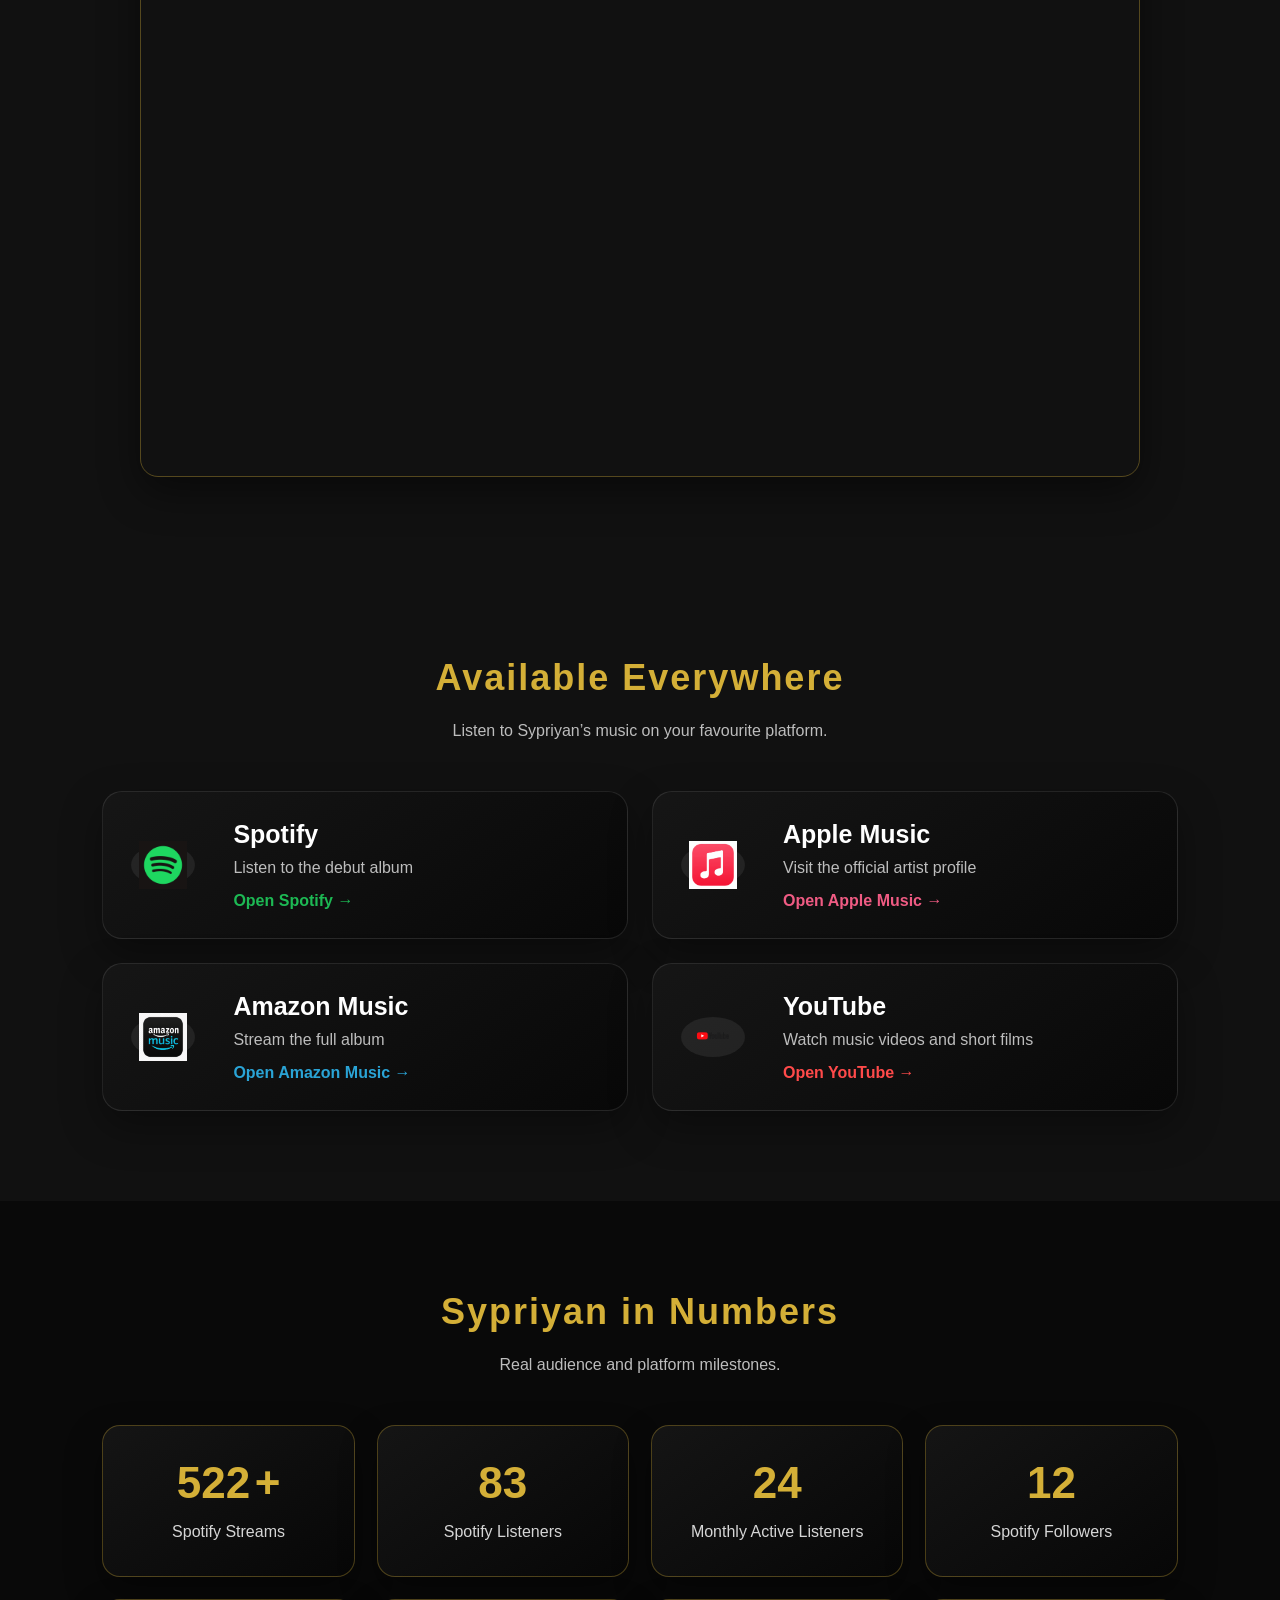
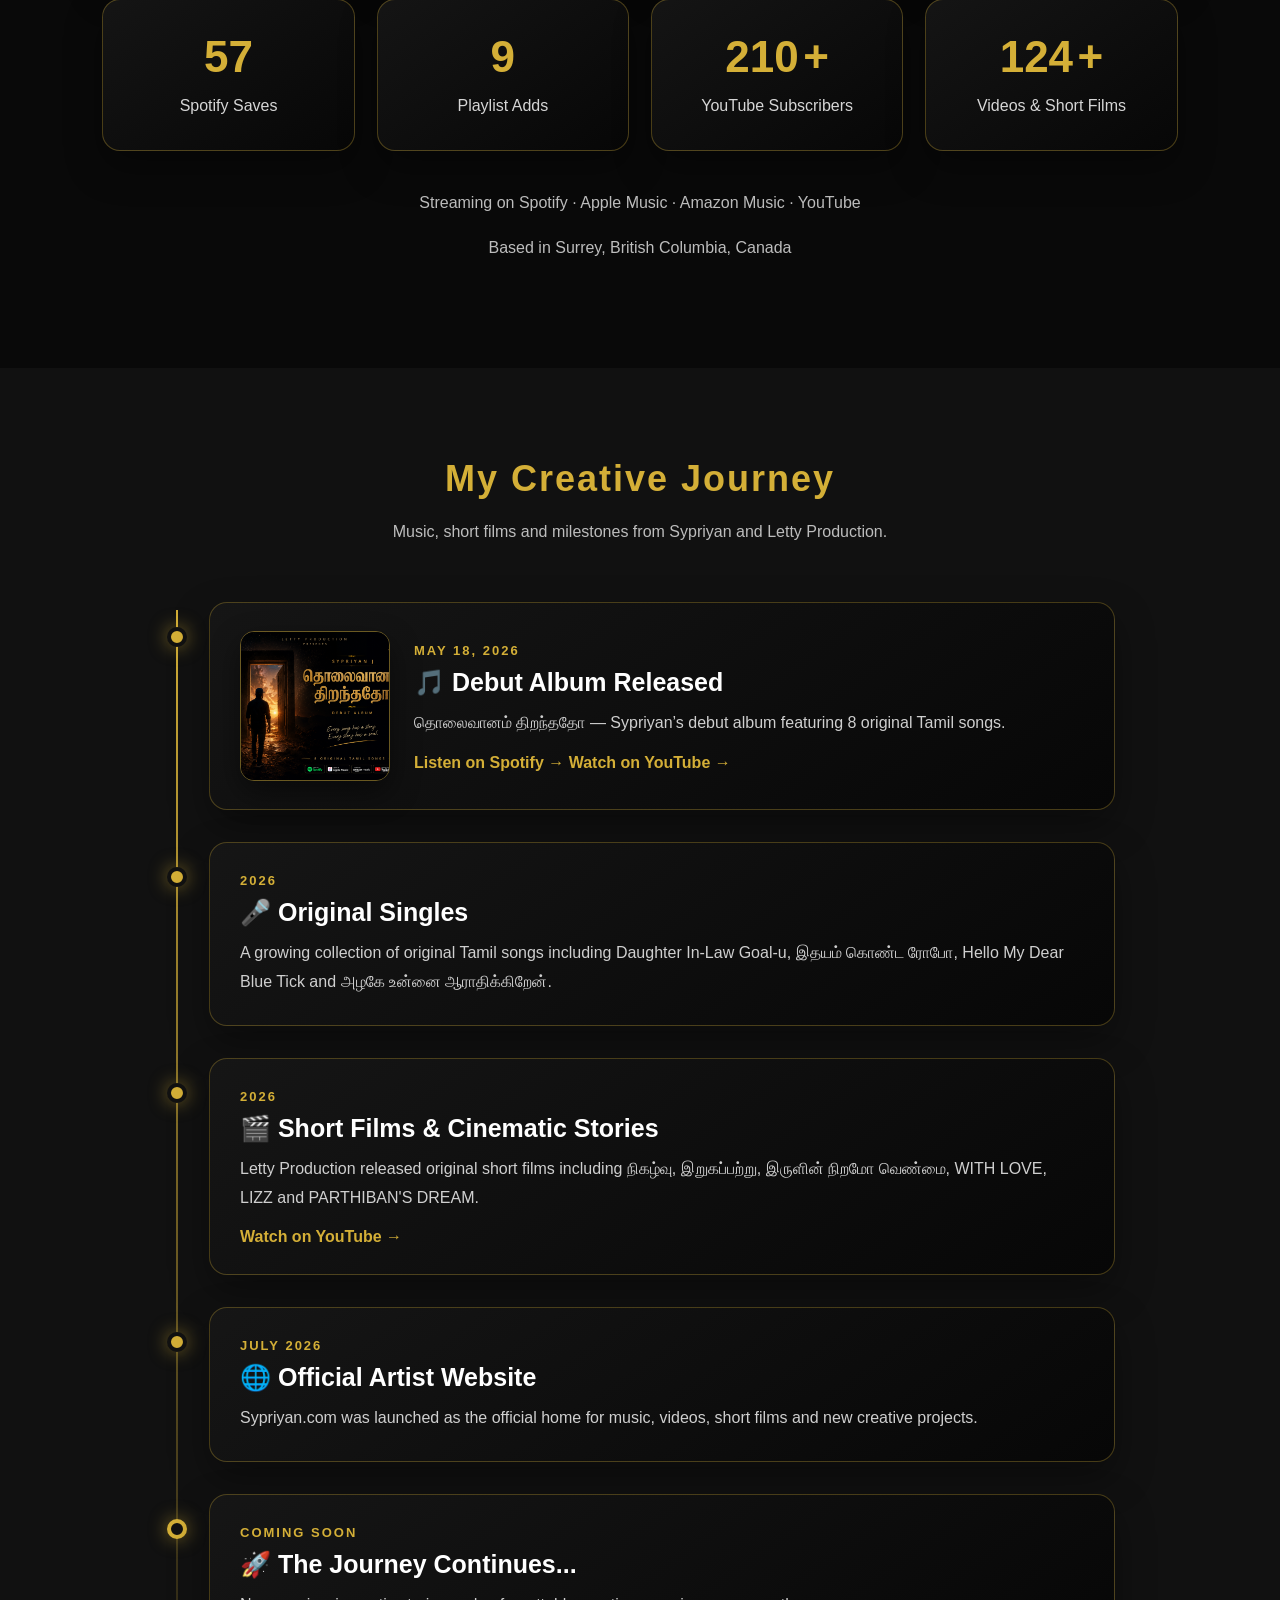
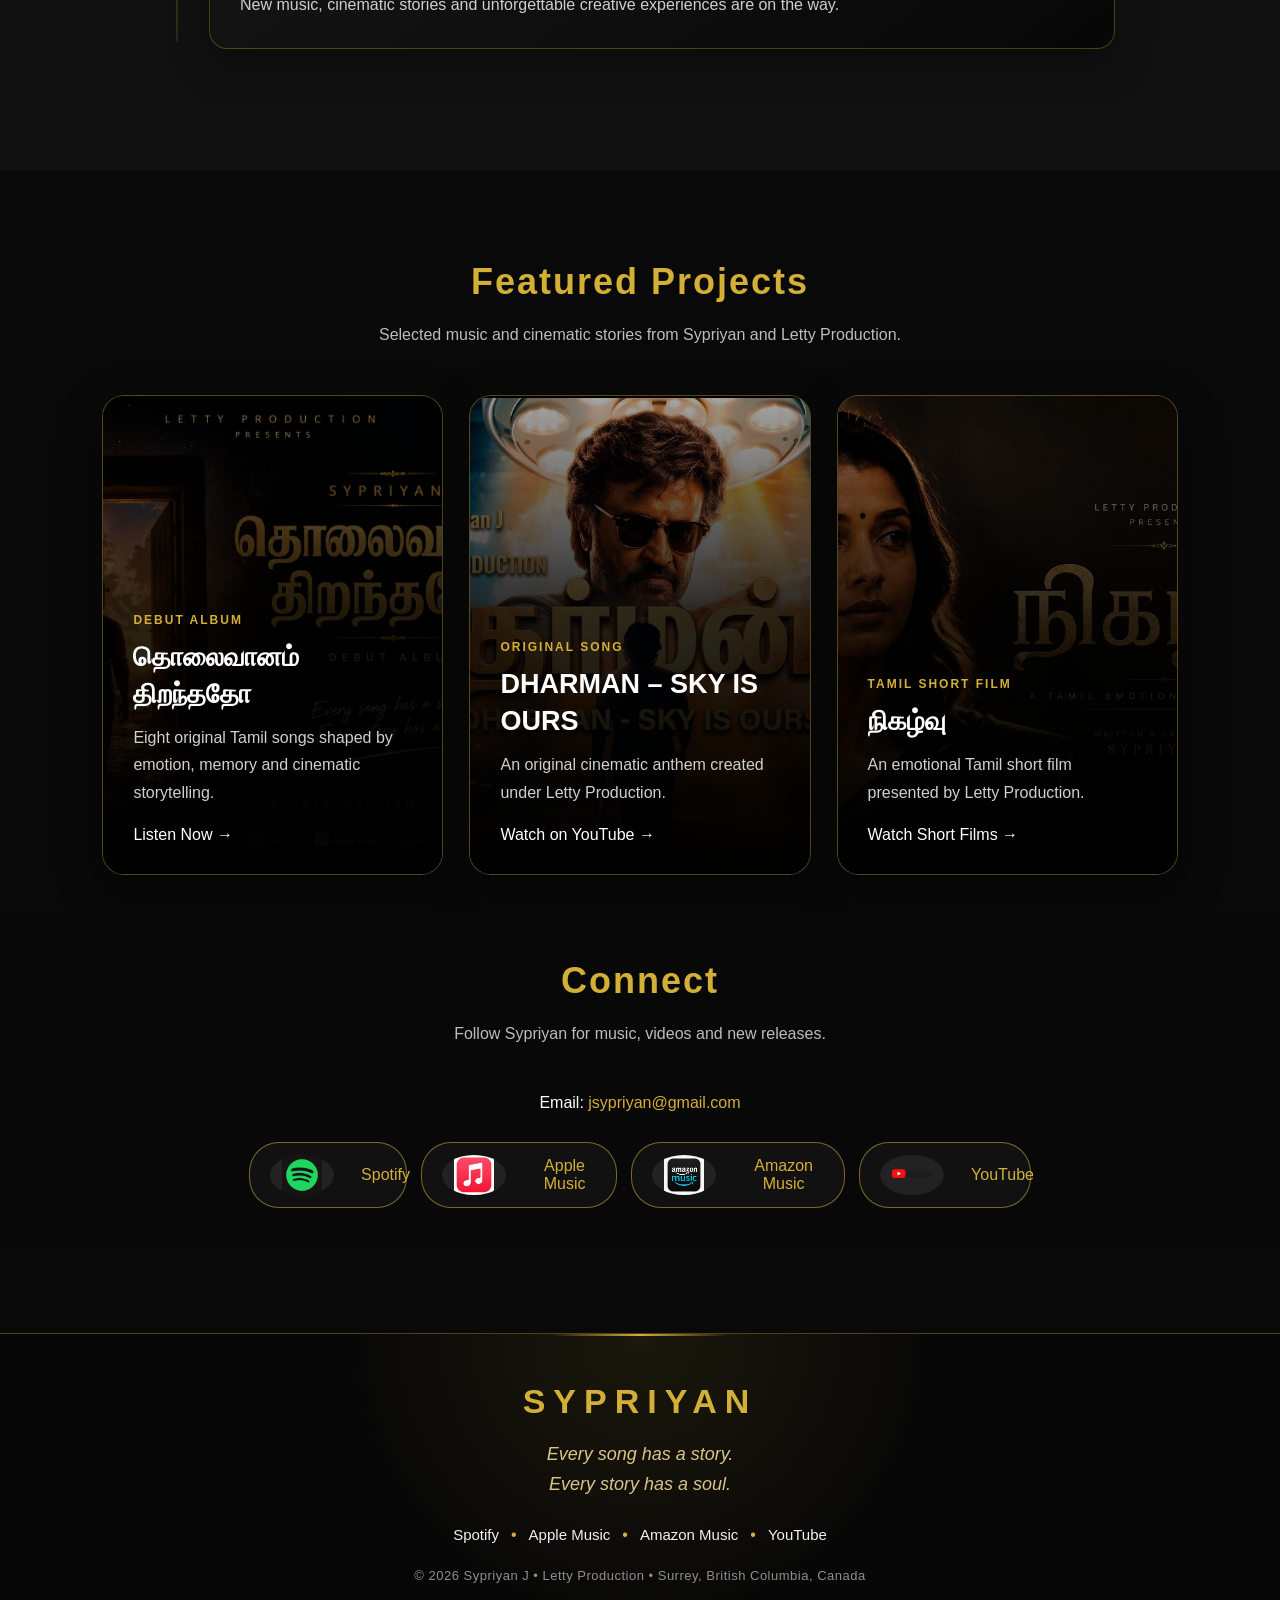
==== commit 8c79ae27: "Project SYPRIYAN - Phase 1 Foundation (PWA)" ====
--- a/index.html
+++ b/index.html
@@ -40,6 +40,13 @@
 <meta name="twitter:image" content="https://sypriyan.com/hero-desktop.png">
 
 <meta name="theme-color" content="#090909">
+<link rel="manifest" href="manifest.json">
+<link rel="apple-touch-icon" sizes="192x192" href="icon-192.png">
+<meta name="apple-mobile-web-app-capable" content="yes">
+<meta name="apple-mobile-web-app-status-bar-style" content="black-translucent">
+<meta name="apple-mobile-web-app-title" content="SYPRIYAN">
+<meta name="mobile-web-app-capable" content="yes">
+
 
   
   <style>
@@ -1712,6 +1719,10 @@
 
 
   
+
+<style id="pwa-styles">
+#installAppBtn{display:none;position:fixed;right:18px;bottom:82px;z-index:1200;align-items:center;gap:9px;padding:13px 19px;border:1px solid rgba(255,255,255,.2);border-radius:999px;background:linear-gradient(135deg,#e4c65b,#b68a16);color:#090909;font-weight:800;letter-spacing:.4px;box-shadow:0 12px 35px rgba(0,0,0,.5);cursor:pointer}#installAppBtn.show{display:inline-flex}#installAppBtn:hover{transform:translateY(-2px)}#installAppBtn img{width:24px;height:24px;border-radius:6px}.pwa-toast{position:fixed;left:50%;bottom:24px;z-index:1300;transform:translate(-50%,120px);padding:12px 18px;border:1px solid rgba(212,175,55,.45);border-radius:999px;background:#151515;color:#fff;box-shadow:0 12px 35px #000;transition:.35s}.pwa-toast.show{transform:translate(-50%,0)}@media(max-width:760px){#installAppBtn{right:14px;bottom:72px;padding:12px 16px}}
+</style>
 </head>
 
 <body>
@@ -2329,7 +2340,7 @@
 
       <img
         class="project-image"
-        src="DHARMAN – SKY IS OURS.png"
+        src="dharman-sky-is-ours.png"
         alt="DHARMAN SKY IS OURS original song">
 
       <div class="project-overlay"></div>
@@ -2709,6 +2720,19 @@
 
  
 
+
+<button id="installAppBtn" type="button" aria-label="Install SYPRIYAN app"><img src="icon-192.png" alt="">Install SYPRIYAN</button>
+<div id="pwaToast" class="pwa-toast" role="status" aria-live="polite"></div>
+<script id="pwa-script">
+let deferredInstallPrompt;
+const installBtn=document.getElementById('installAppBtn');
+const toast=document.getElementById('pwaToast');
+function showToast(message){toast.textContent=message;toast.classList.add('show');setTimeout(()=>toast.classList.remove('show'),3000);}
+window.addEventListener('beforeinstallprompt',event=>{event.preventDefault();deferredInstallPrompt=event;installBtn.classList.add('show');});
+installBtn.addEventListener('click',async()=>{if(!deferredInstallPrompt){showToast('Open your browser menu and choose “Add to Home screen”.');return;}deferredInstallPrompt.prompt();const choice=await deferredInstallPrompt.userChoice;if(choice.outcome==='accepted')showToast('SYPRIYAN is being installed.');deferredInstallPrompt=null;installBtn.classList.remove('show');});
+window.addEventListener('appinstalled',()=>{installBtn.classList.remove('show');showToast('SYPRIYAN installed successfully.');});
+if('serviceWorker' in navigator){window.addEventListener('load',()=>navigator.serviceWorker.register('./service-worker.js').catch(console.error));}
+</script>
 </body>
 
 
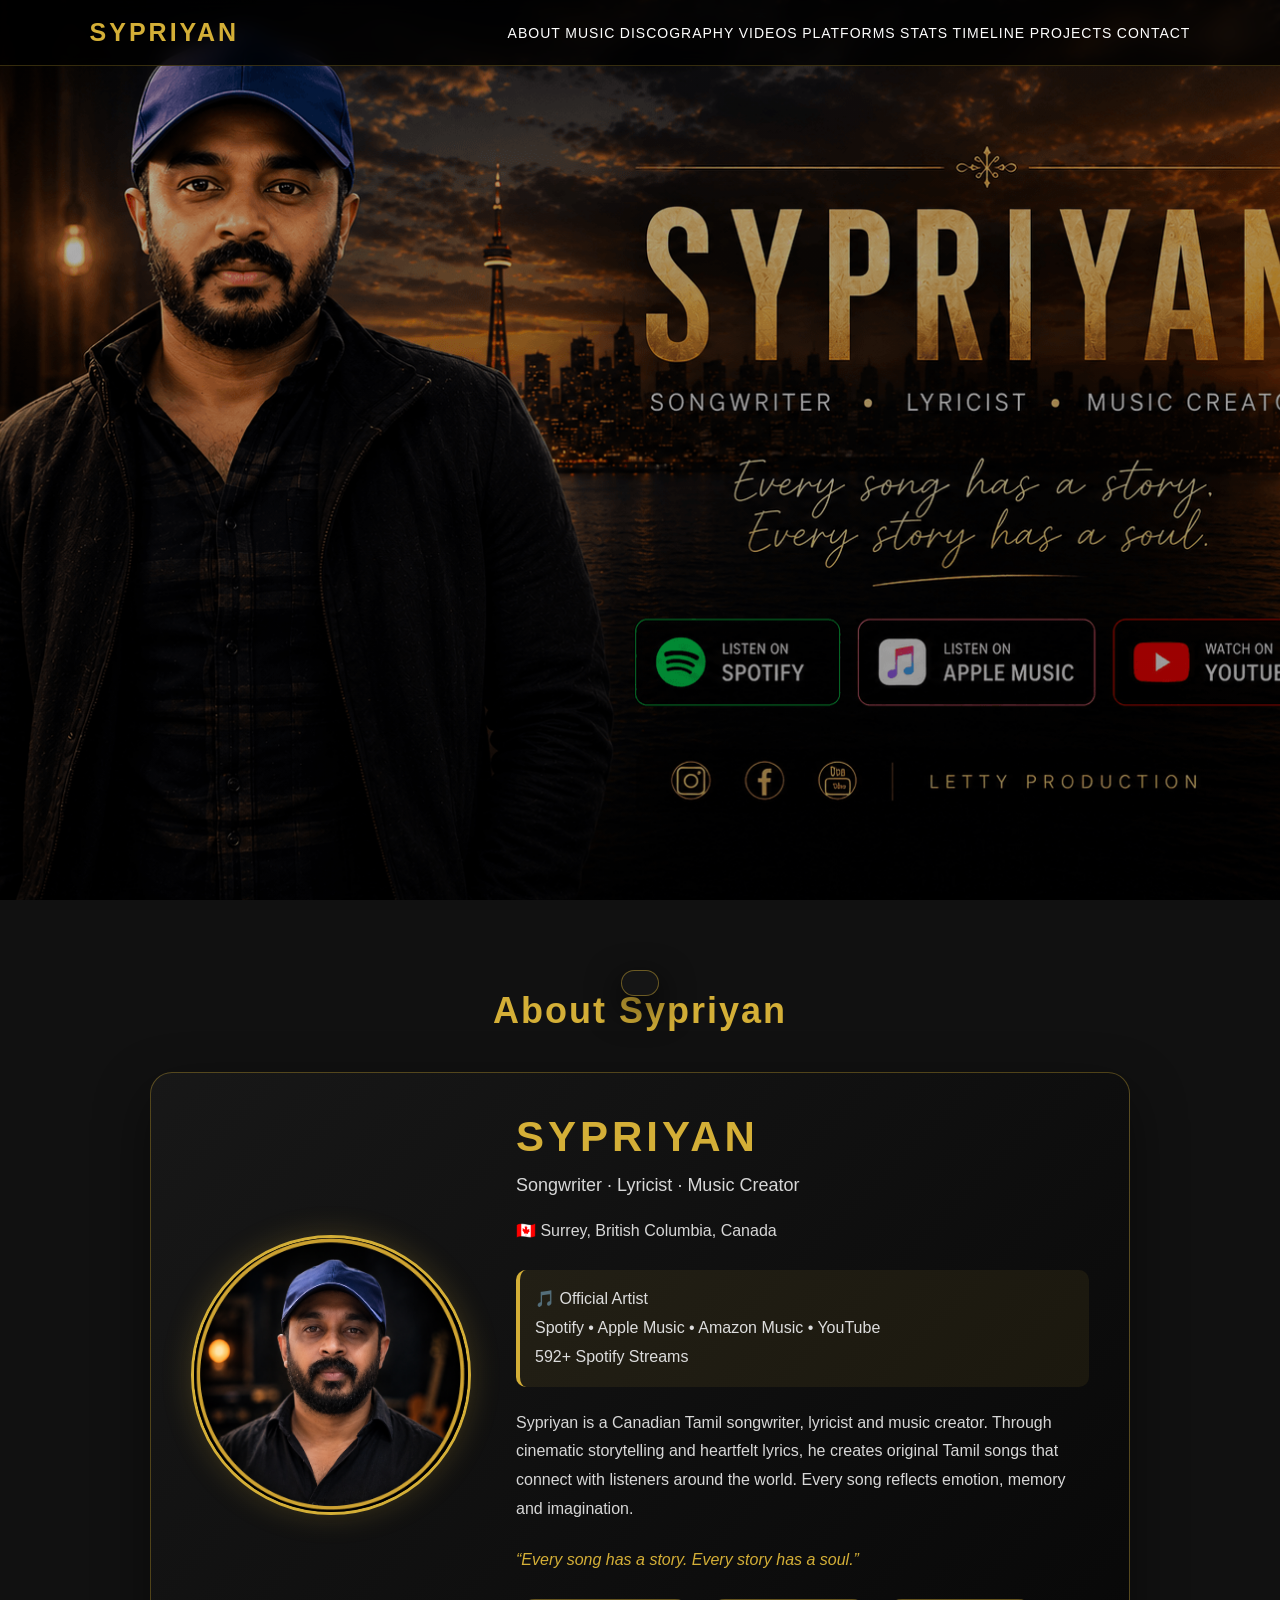
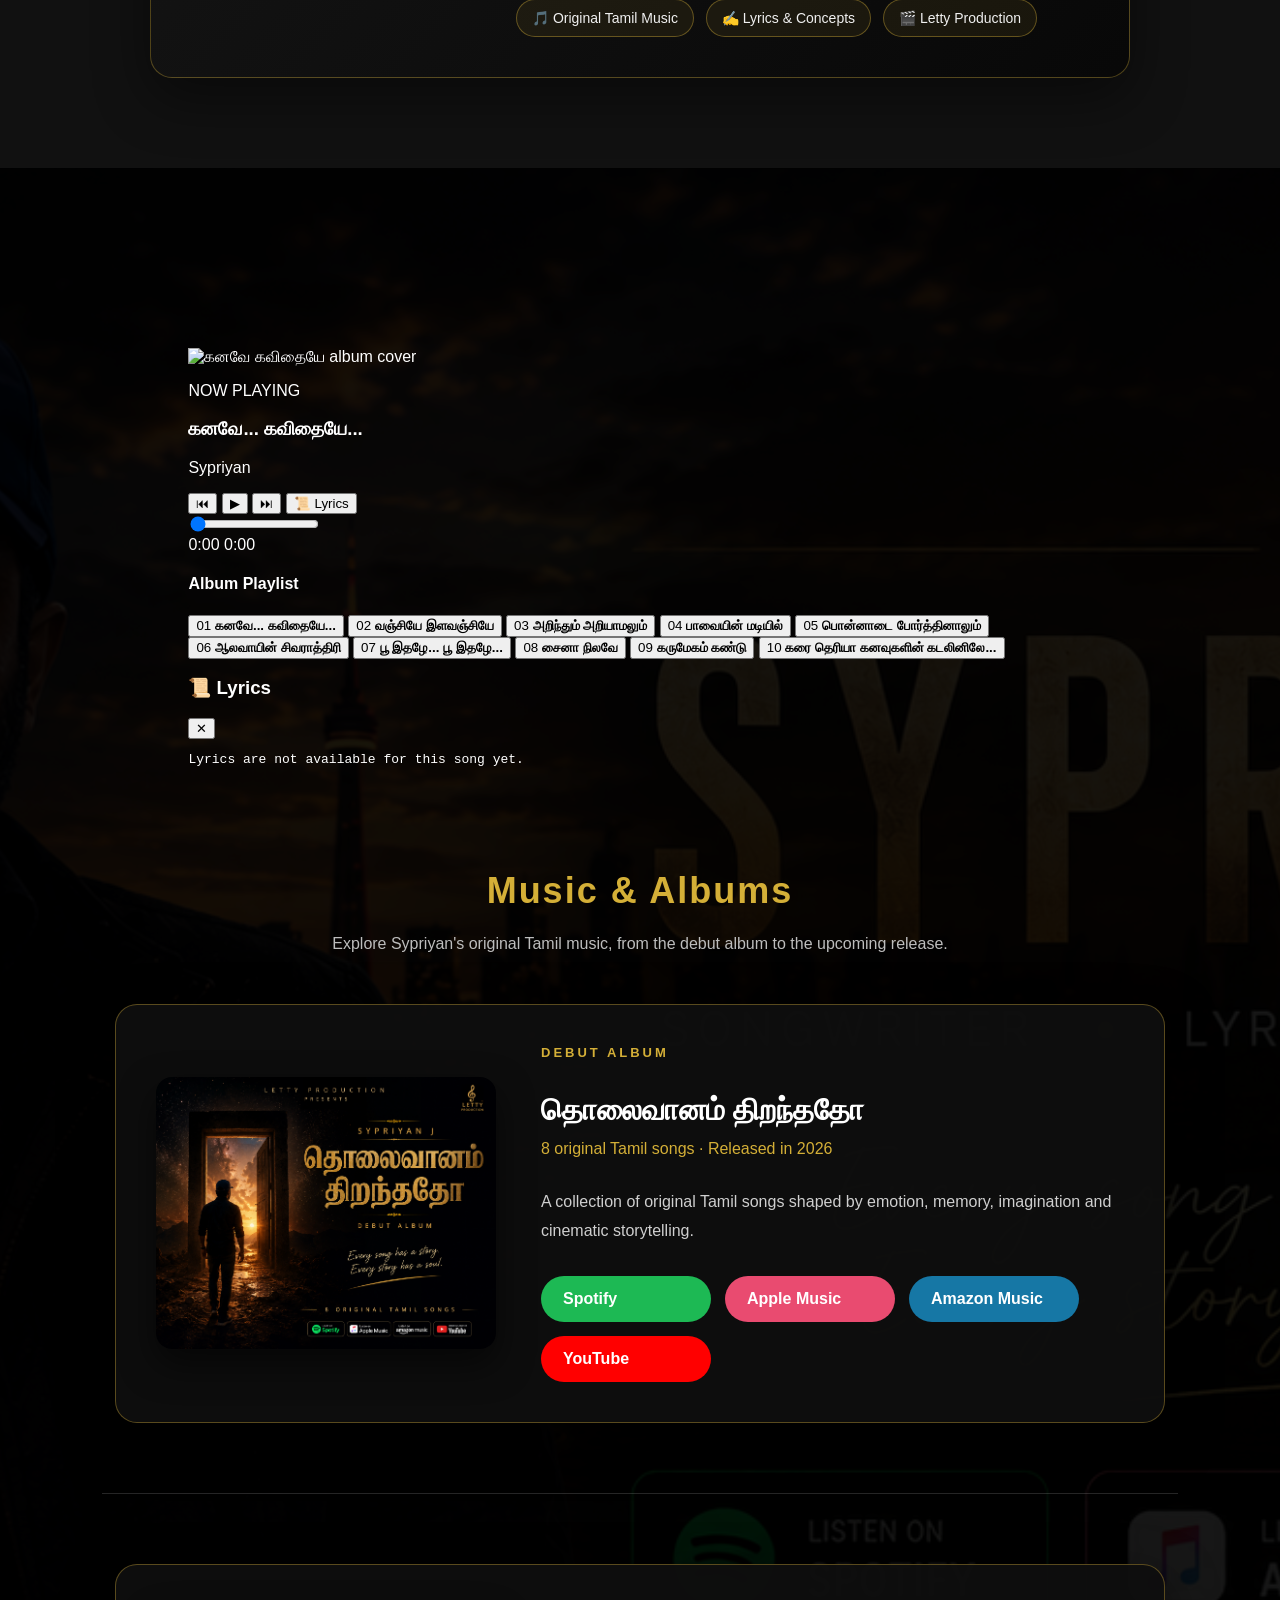
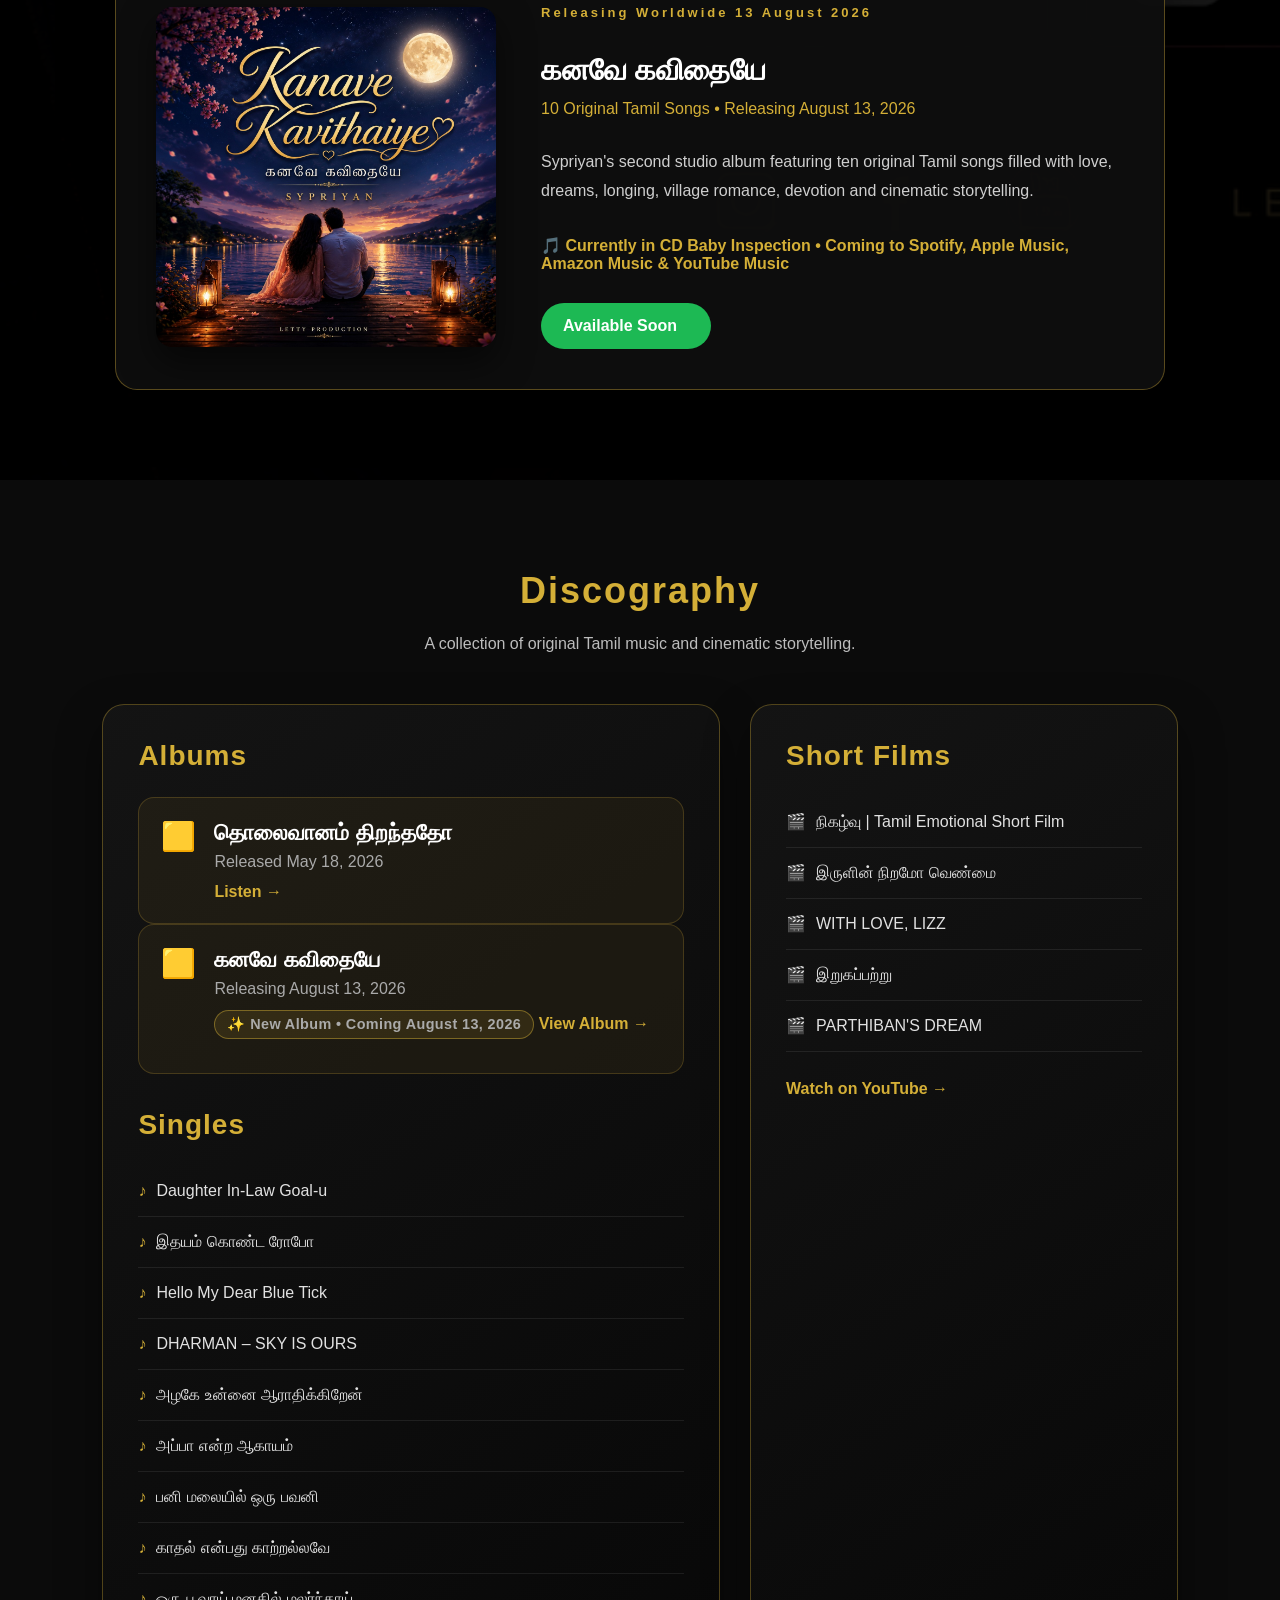
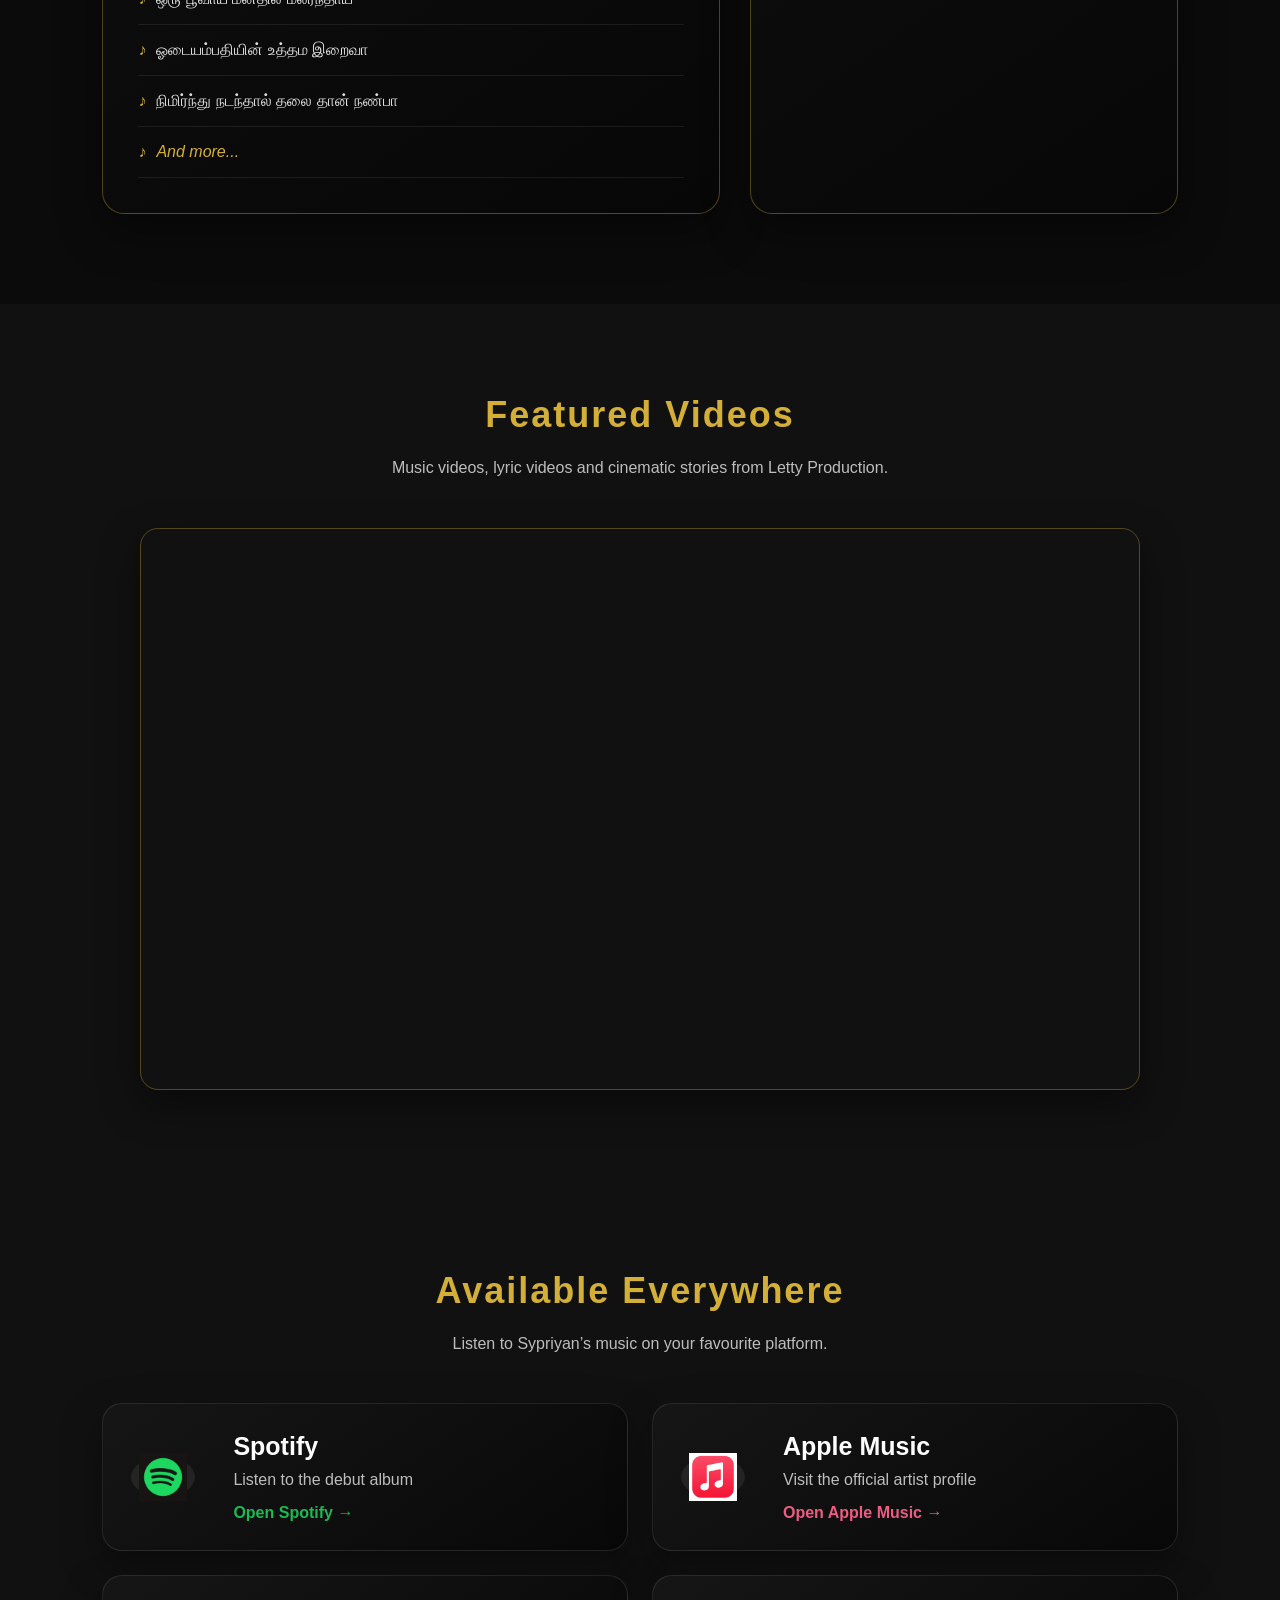
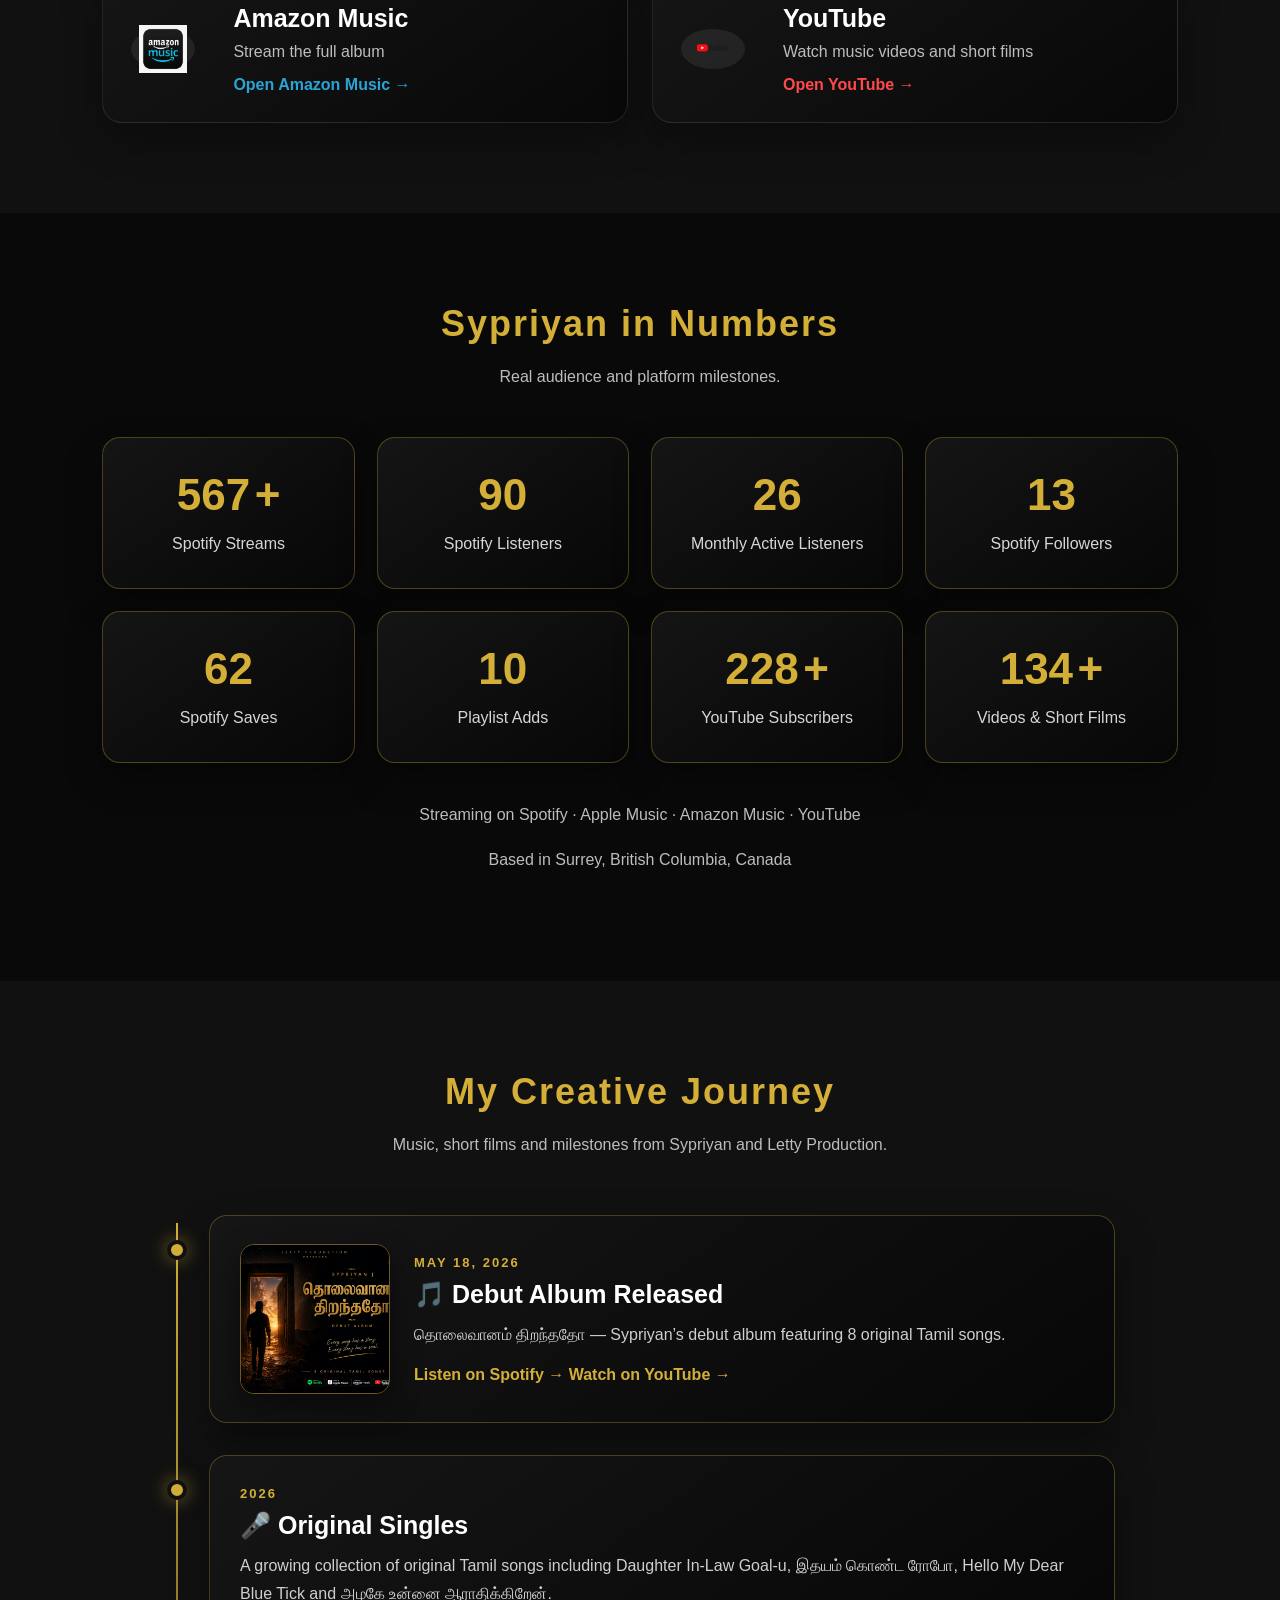
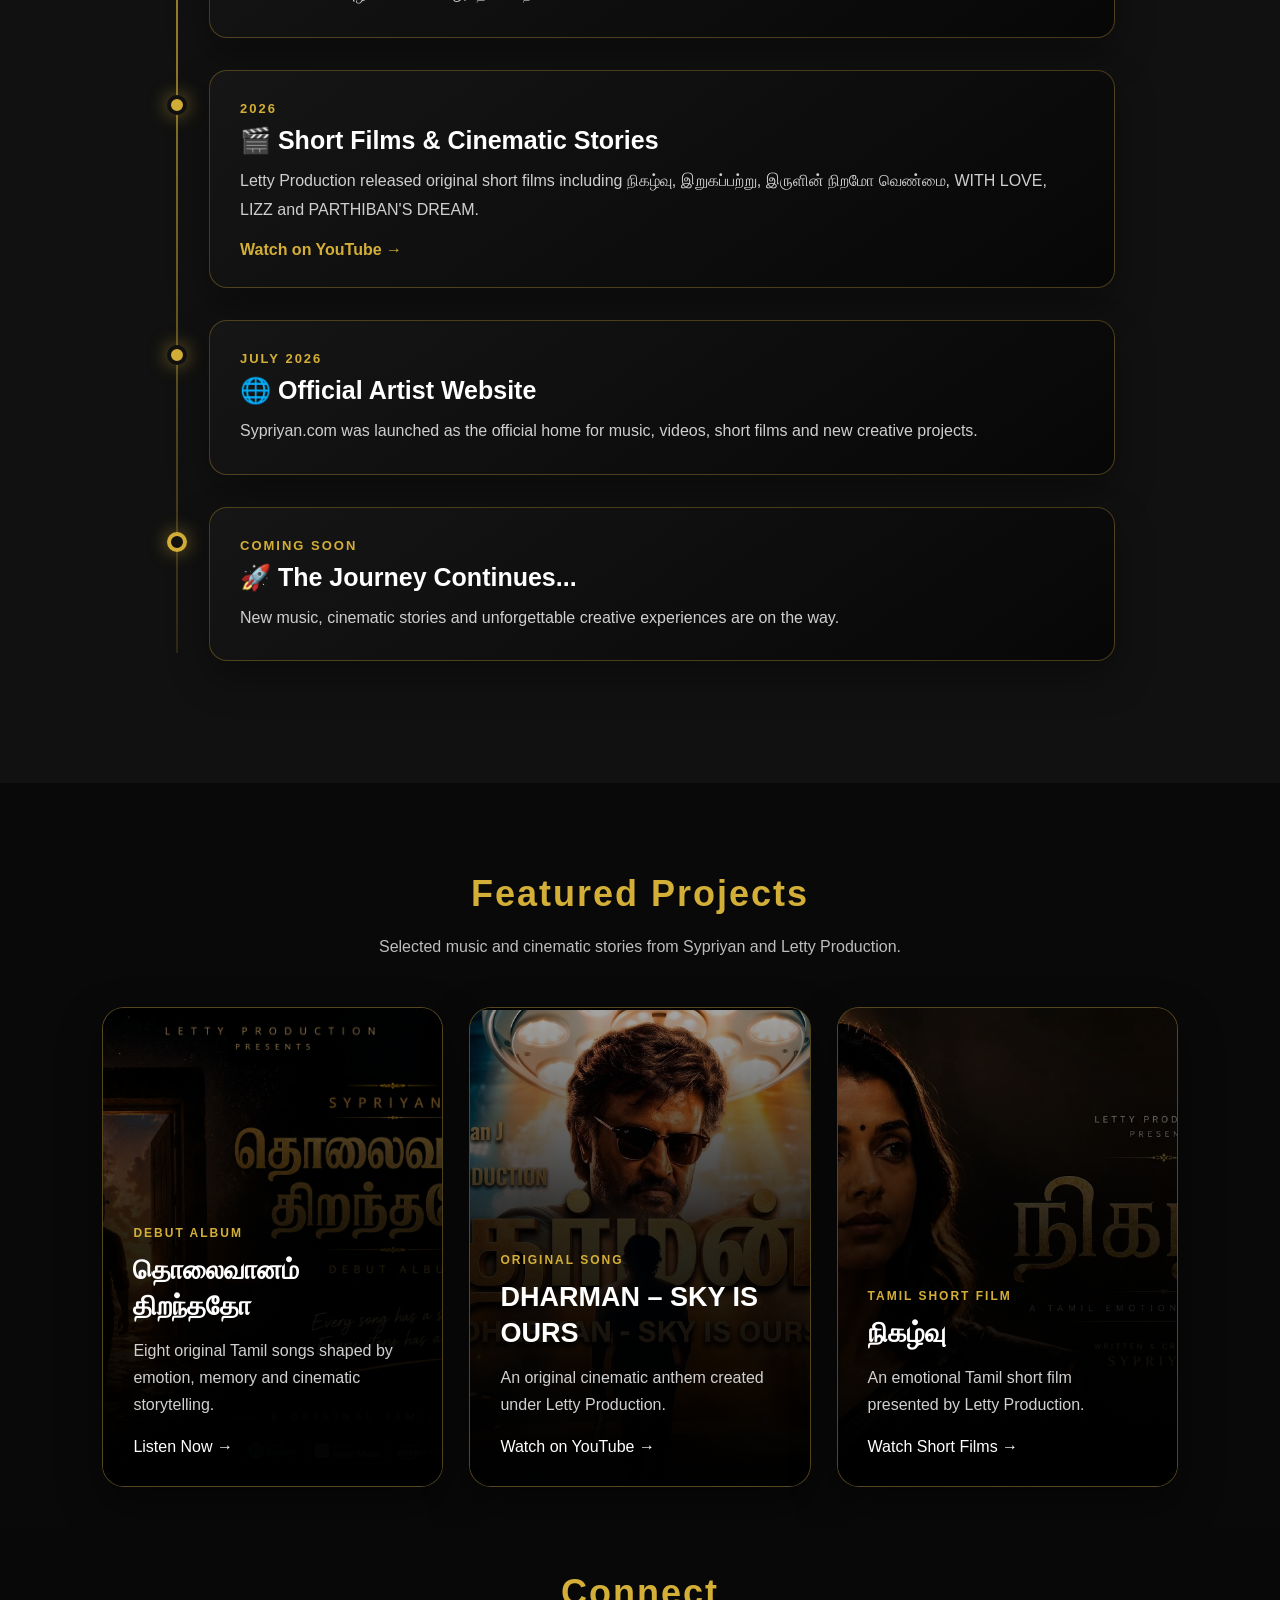
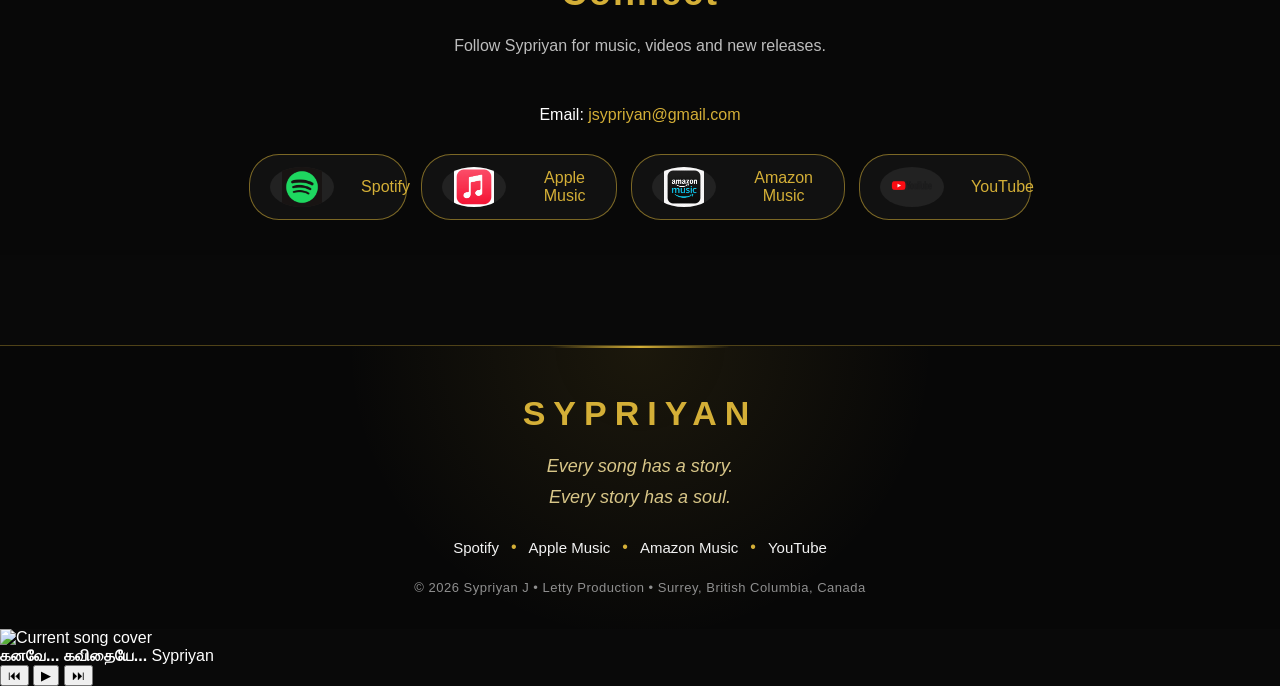
==== commit 5929d477: "Update index.html" ====
--- a/index.html
+++ b/index.html
@@ -2733,6 +2733,9 @@
 window.addEventListener('appinstalled',()=>{installBtn.classList.remove('show');showToast('SYPRIYAN installed successfully.');});
 if('serviceWorker' in navigator){window.addEventListener('load',()=>navigator.serviceWorker.register('./service-worker.js').catch(console.error));}
 </script>
+
+  <script src="js/player.js"></script>
+<script src="js/visualizer.js"></script>
 </body>
 
 
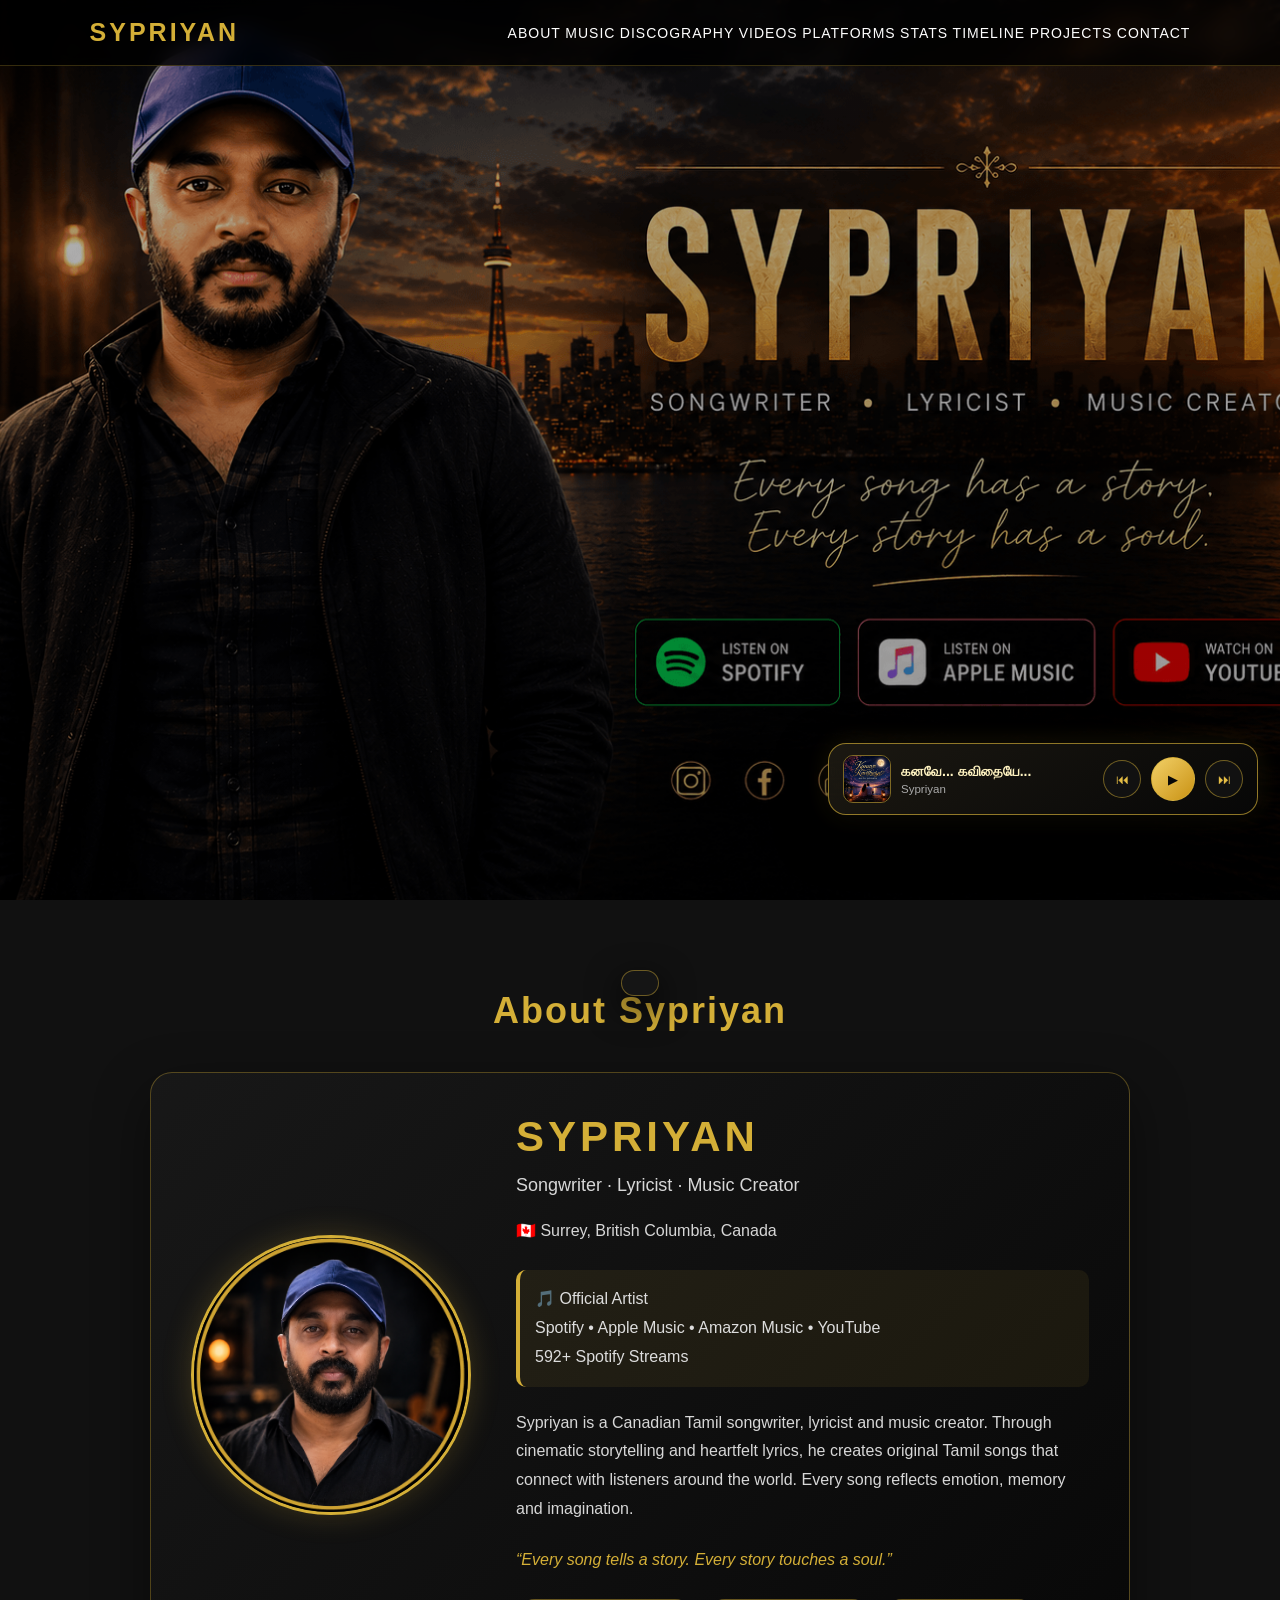
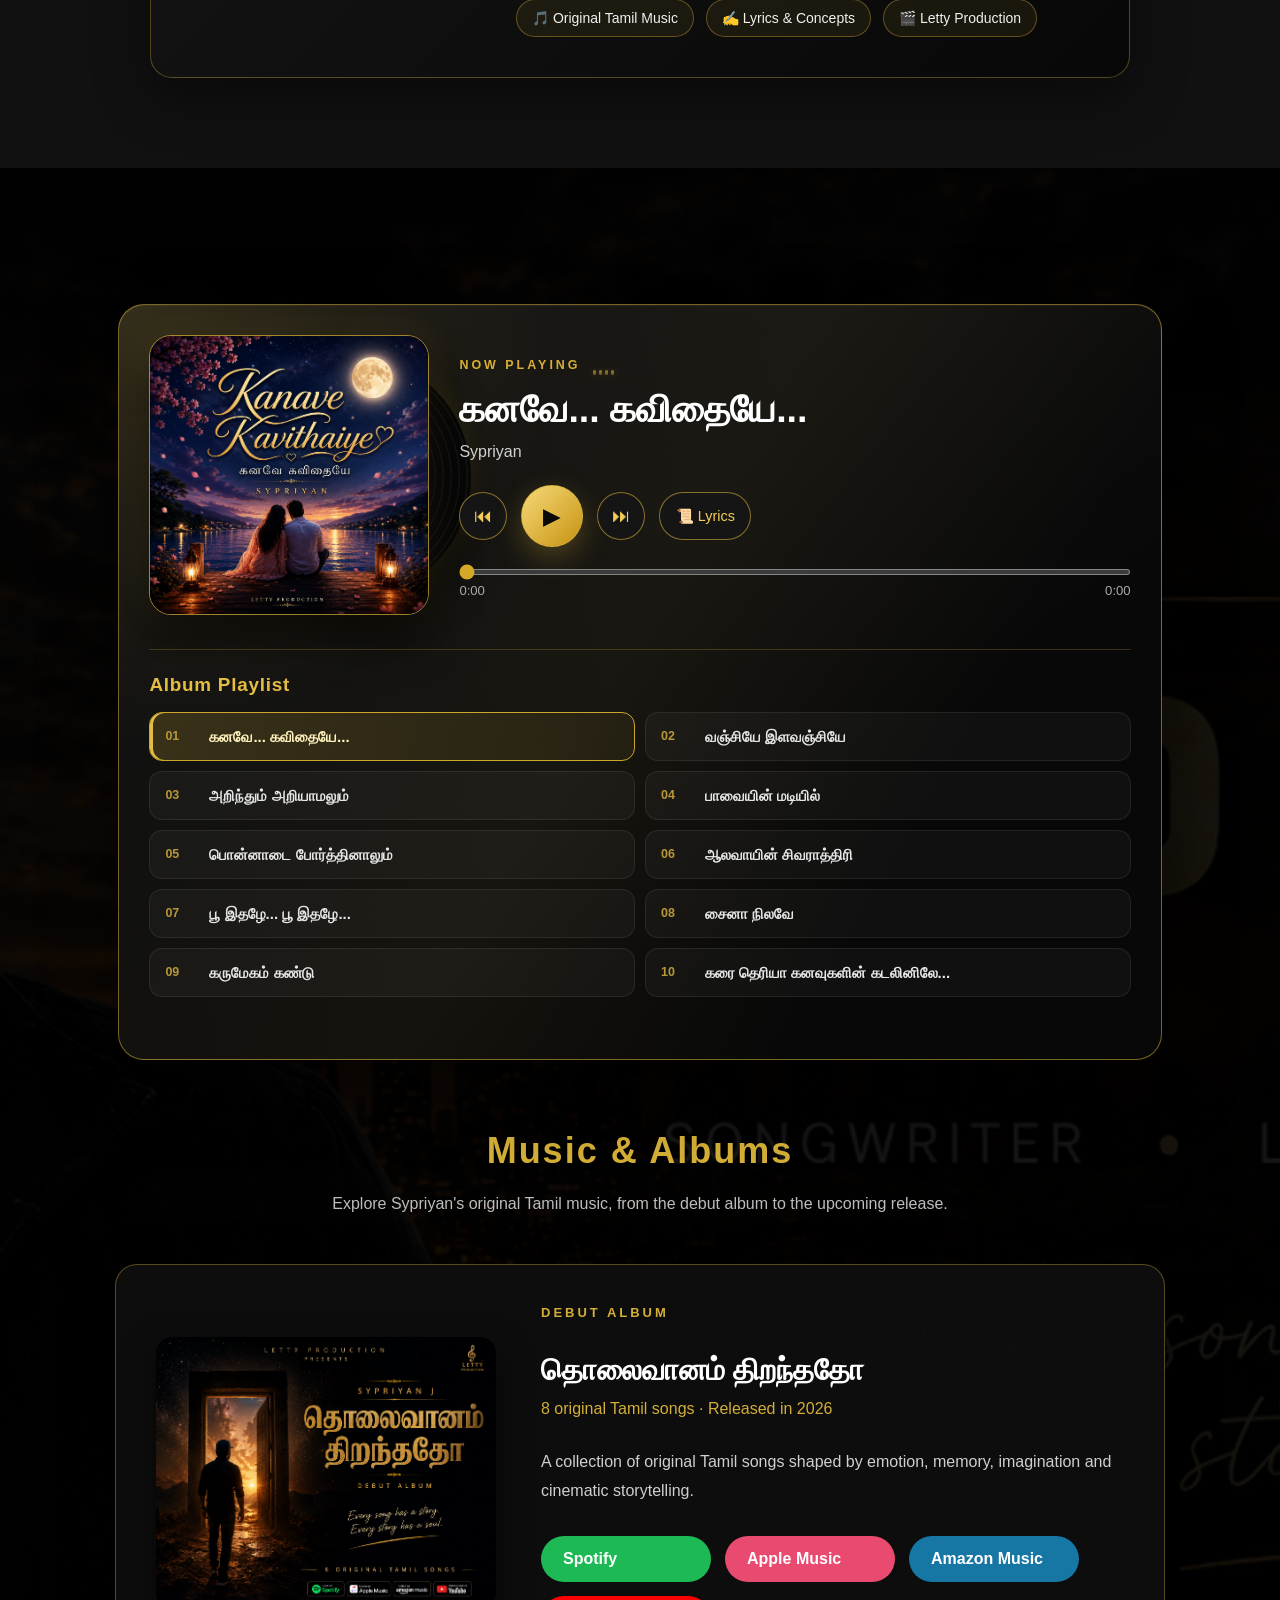
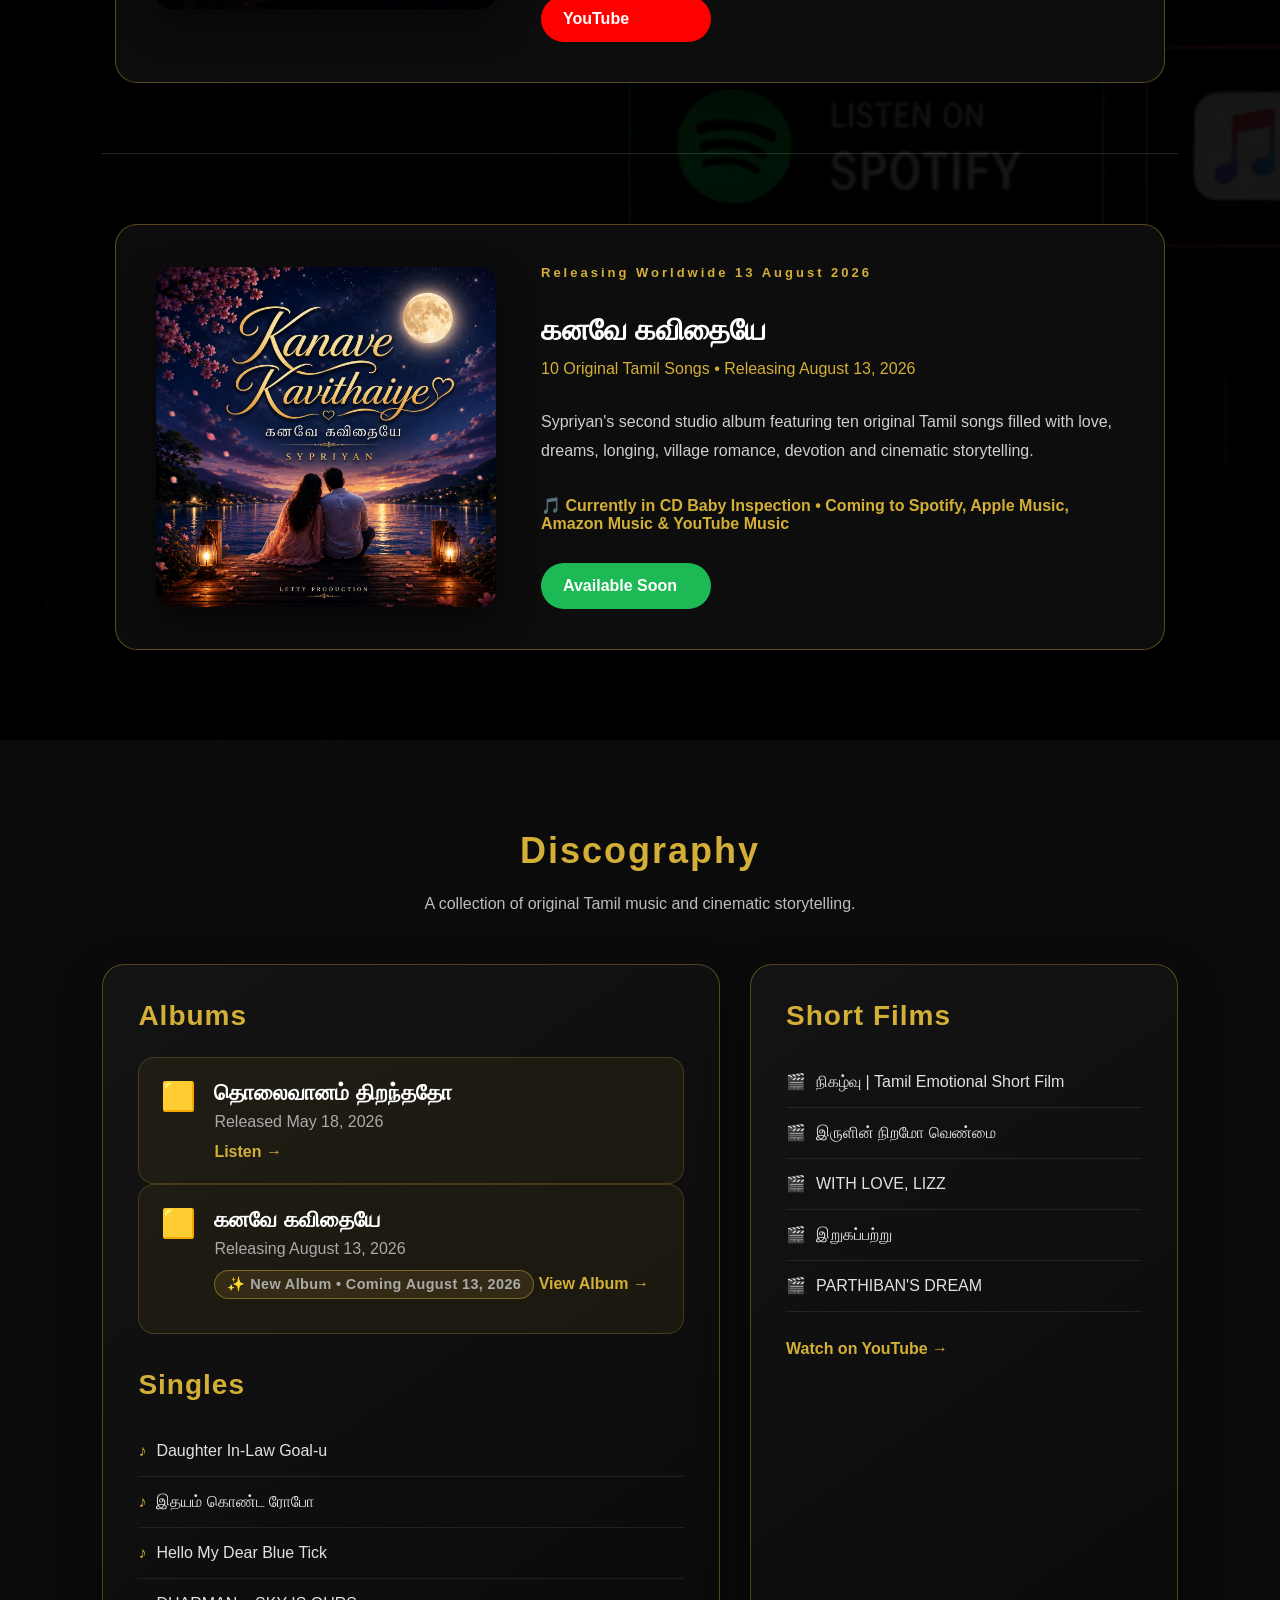
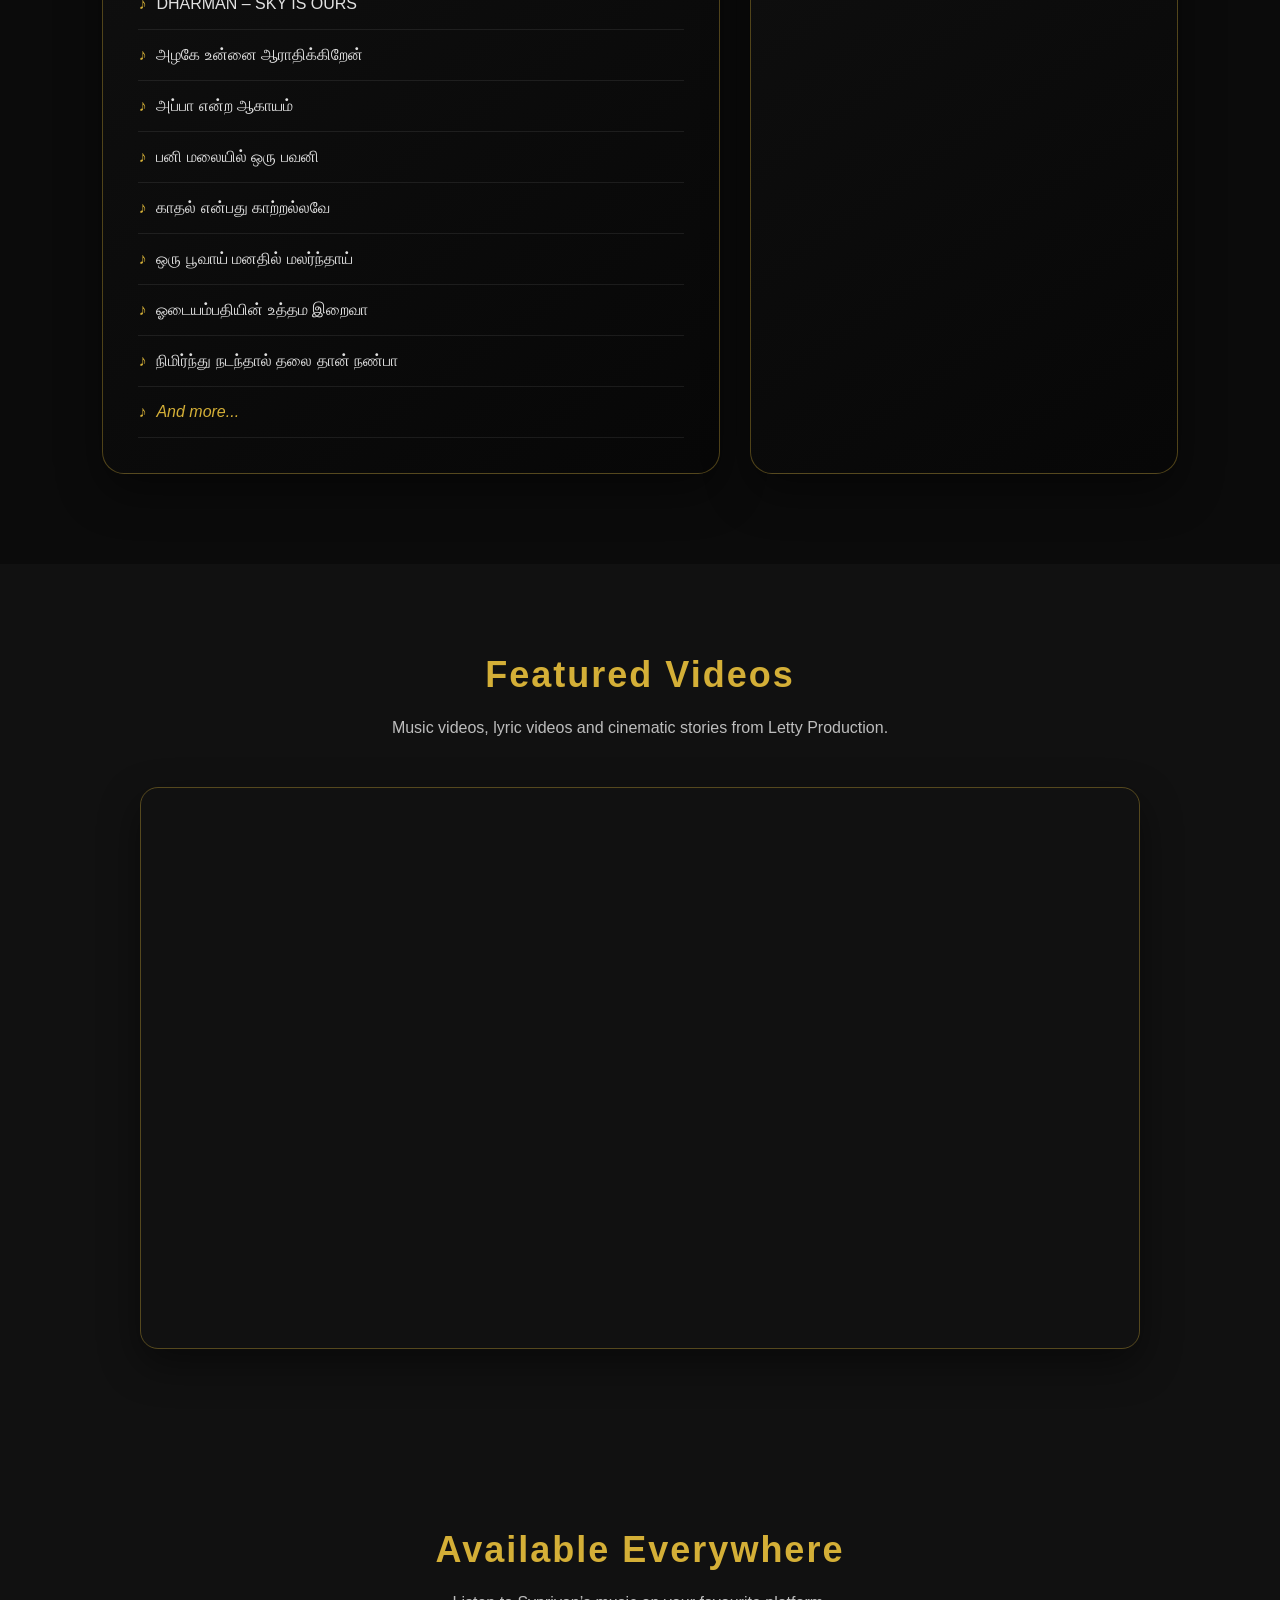
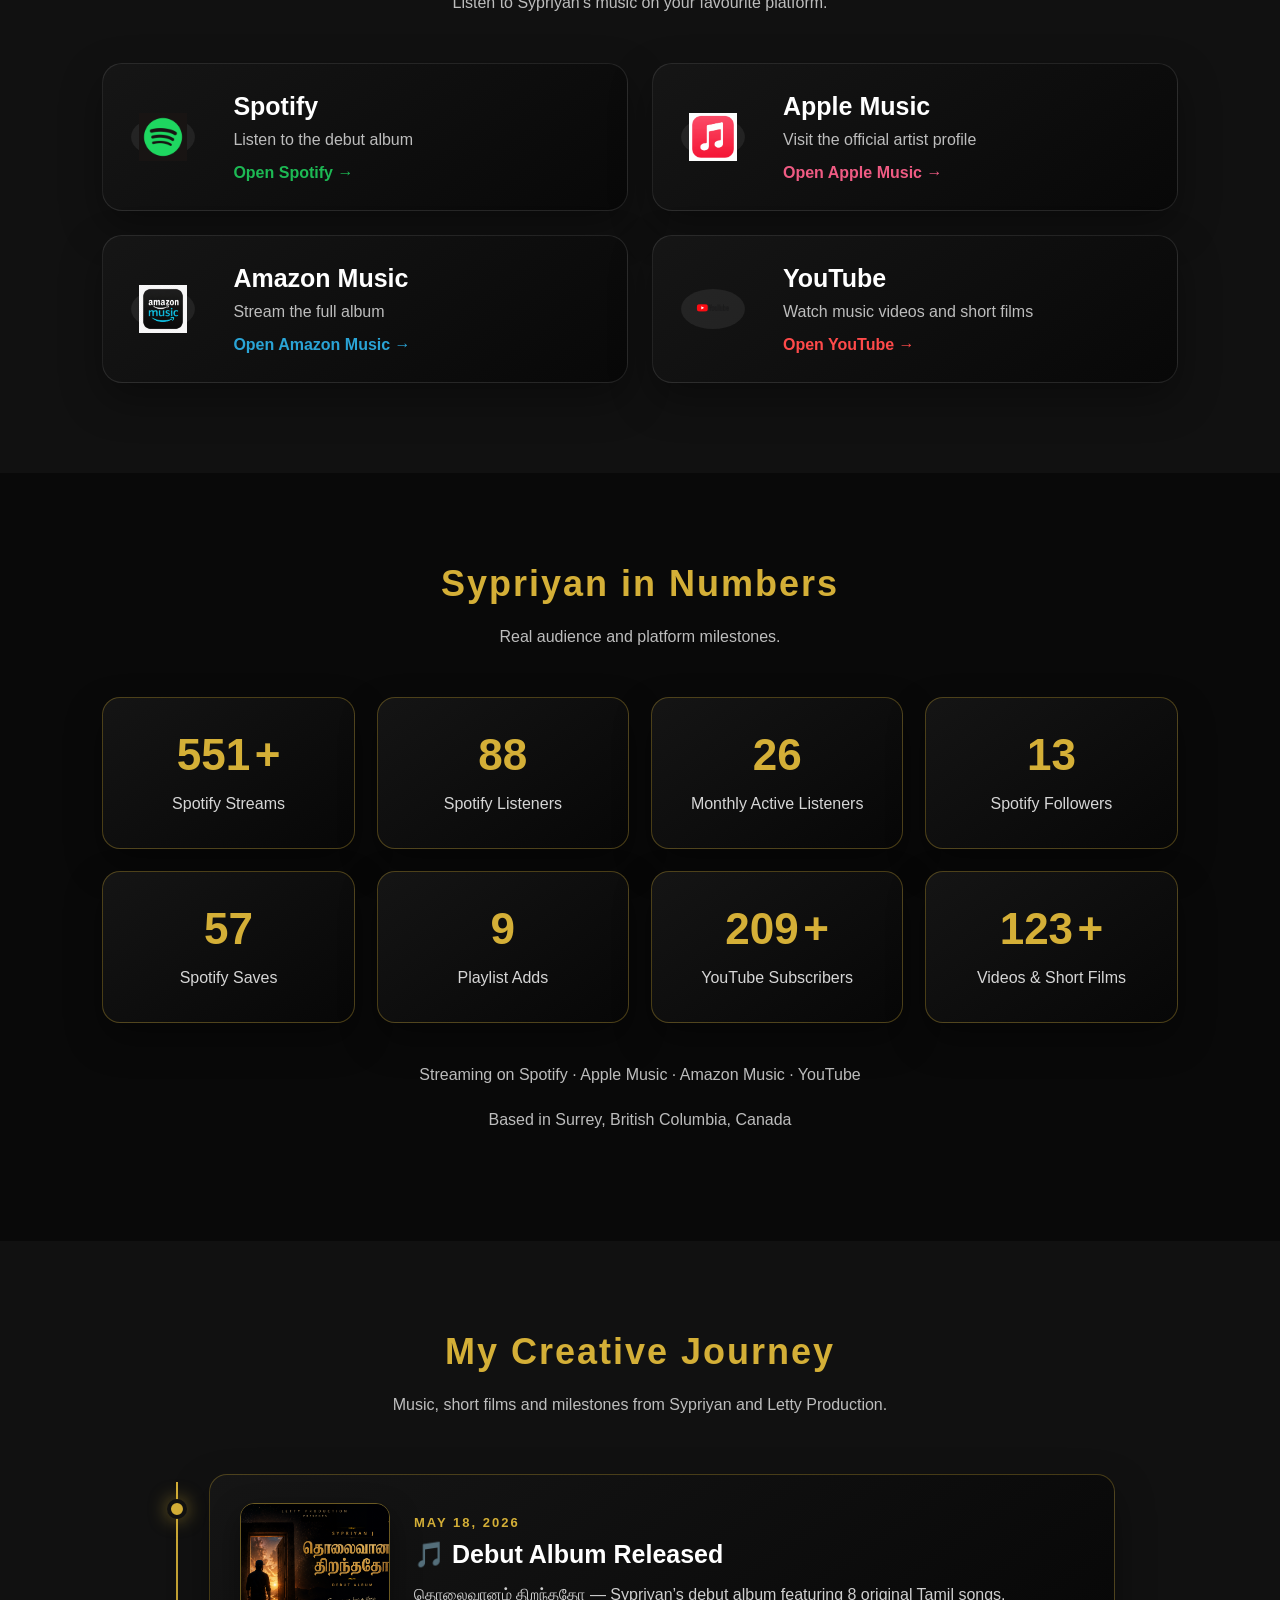
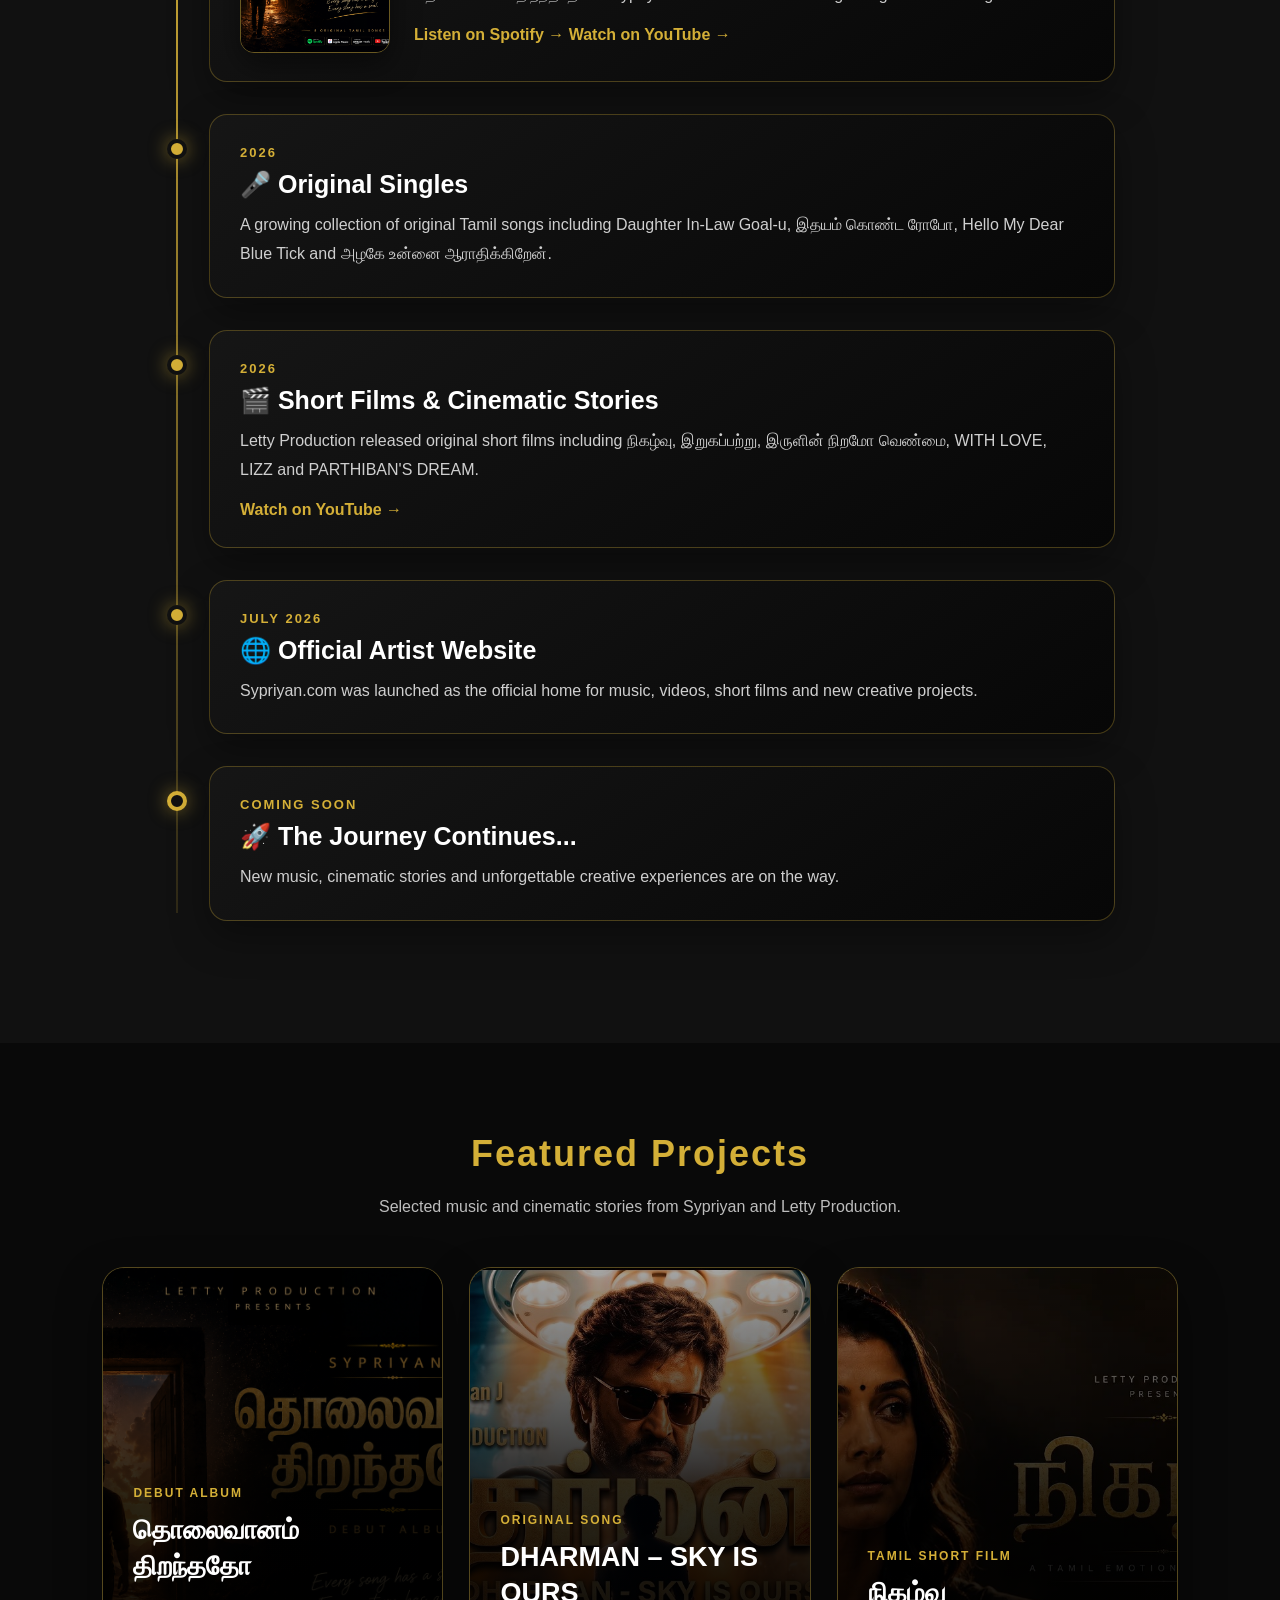
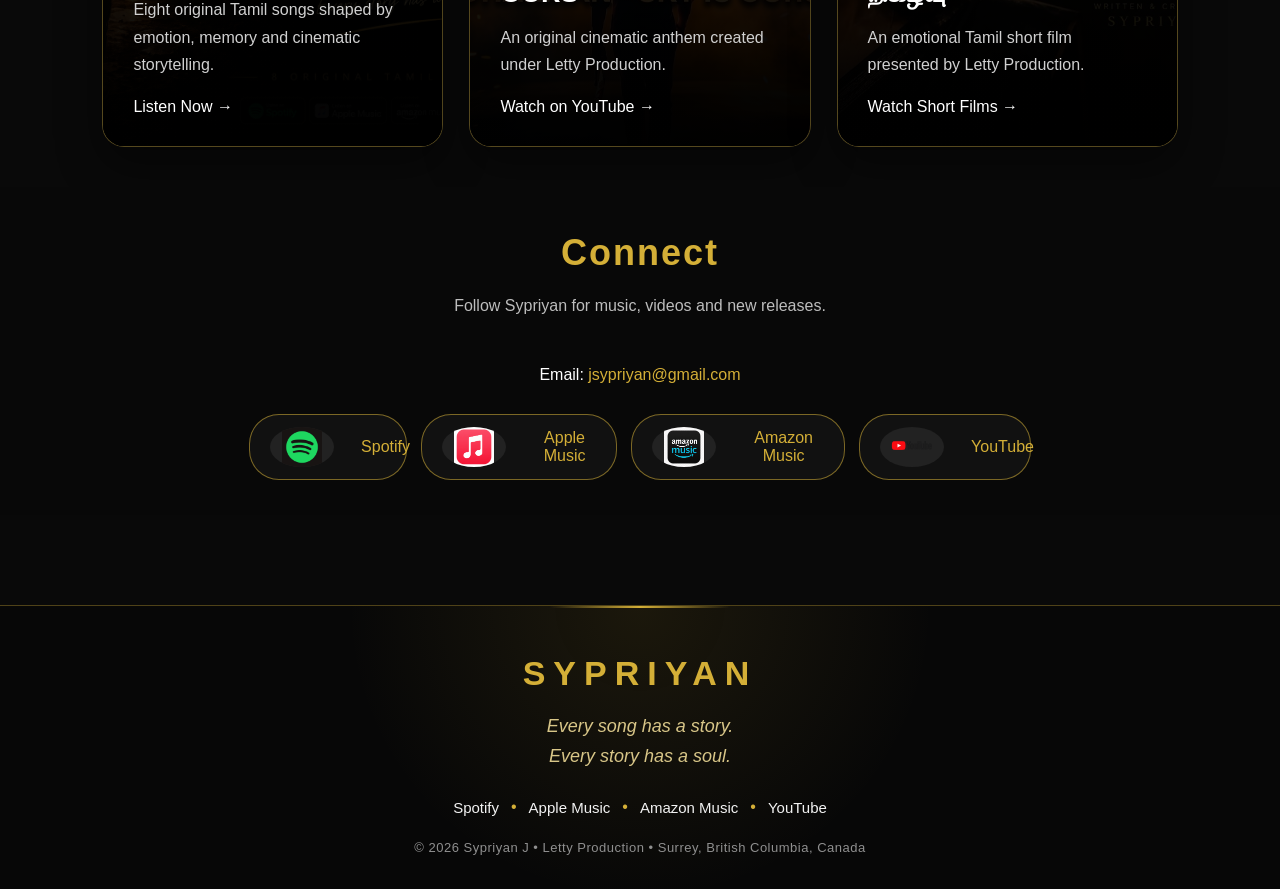
==== commit d1ff8749: "Add files via upload" ====
--- a/index.html
+++ b/index.html
@@ -16,9 +16,11 @@
   
 <link rel="canonical" href="https://sypriyan.com/">
   
-<link rel="icon" type="image/png" href="favicon.png">
-<link rel="shortcut icon" href="favicon.png" type="image/png">
-<link rel="apple-touch-icon" href="favicon.png">
+<link rel="icon" type="image/png" href="images/favicon.png">
+<link rel="shortcut icon" href="images/favicon.png" type="image/png">
+<link rel="apple-touch-icon" href="images/favicon.png">
+
+<link rel="stylesheet" href="css/style.css">
 
   <meta name="author" content="Sypriyan J">
 <meta name="robots" content="index, follow">
@@ -29,7 +31,7 @@
       content="Official website of Sypriyan, Canadian Tamil songwriter, lyricist and music creator. Discover original Tamil music, albums, videos and short films.">
 <meta property="og:url" content="https://sypriyan.com/">
 <meta property="og:site_name" content="Sypriyan">
-<meta property="og:image" content="https://sypriyan.com/hero-desktop.png">
+<meta property="og:image" content="https://sypriyan.com/images/hero-desktop.png">
 <meta property="og:image:alt"
       content="Sypriyan official artist website">
 
@@ -37,11 +39,11 @@
 <meta name="twitter:title" content="Sypriyan | Official Artist Website">
 <meta name="twitter:description"
       content="Original Tamil music, cinematic storytelling, albums, videos and short films by Sypriyan.">
-<meta name="twitter:image" content="https://sypriyan.com/hero-desktop.png">
+<meta name="twitter:image" content="https://sypriyan.com/images/hero-desktop.png">
 
 <meta name="theme-color" content="#090909">
 <link rel="manifest" href="manifest.json">
-<link rel="apple-touch-icon" sizes="192x192" href="icon-192.png">
+<link rel="apple-touch-icon" sizes="192x192" href="images/icon-192.png">
 <meta name="apple-mobile-web-app-capable" content="yes">
 <meta name="apple-mobile-web-app-status-bar-style" content="black-translucent">
 <meta name="apple-mobile-web-app-title" content="SYPRIYAN">
@@ -114,7 +116,7 @@
   inset: 0;
   background:
     linear-gradient(rgba(0,0,0,.28), rgba(0,0,0,.42)),
-     url("hero-desktop.png") center top / cover no-repeat;
+     url("images/hero-desktop.png") center top / cover no-repeat;
   transform: scale(1.04);
   opacity: 0;
   animation:
@@ -178,7 +180,7 @@
     .music {
       background:
         linear-gradient(rgba(0,0,0,.91), rgba(0,0,0,.91)),
-        url('ChatGPT Image Jul 12, 2026, 12_08_29 PM.png')
+        url("../images/hero-desktop.png")
         center / cover fixed;
     }
 
@@ -419,7 +421,7 @@
   }
 
   .hero::before{
-    background-image:url("hero-mobile.png");
+    background-image:url("images/hero-mobile.png");
     background-size:cover;
     background-position:center center;
     background-repeat:no-repeat;
@@ -1206,7 +1208,7 @@
     transform:translateY(-2px);
 }
 
-.footer-cop
+.footer-cop{
     color:#888;
     font-size:14px;
 }
@@ -1321,7 +1323,7 @@
 
   .hero::before{
     background:
-      url('hero-mobile.png') center top / contain no-repeat !important;
+      url('images/hero-mobile.png') center top / contain no-repeat !important;
     transform:none !important;
     animation:heroFade 1.2s ease forwards !important;
   }
@@ -1699,7 +1701,7 @@
   "name":"Sypriyan",
   "alternateName":"Sypriyan J",
   "url":"https://sypriyan.com",
-  "image":"https://sypriyan.com/profile.png",
+  "image":"https://sypriyan.com/images/profile.png",
   "description":"Canadian Tamil songwriter, lyricist and music creator producing original Tamil music, albums, music videos and cinematic short films.",
   "genre":"Tamil Music",
   "founder":{
@@ -1763,7 +1765,7 @@
 
     <img
       class="artist-photo"
-      src="profile.png"
+      src="images/profile.png"
       alt="Sypriyan, Tamil songwriter and lyricist">
 
     <div class="artist-info">
@@ -1791,7 +1793,7 @@
       </p>
 
       <p class="artist-quote">
-        “Every song has a story. Every story has a soul.”
+        “Every song tells a story. Every story touches a soul.”
       </p>
 
       <div class="artist-highlights">
@@ -1816,7 +1818,7 @@
 
   <img
     class="album-cover"
-    src="album-cover.png"
+    src="images/album-cover.png"
     alt="தொலைவானம் திறந்ததோ album cover by Sypriyan">
 
   <div class="album-info">
@@ -1879,7 +1881,7 @@
 
   <img
     class="album-cover"
-    src="kanave-kavithaiye.jpg"
+    src="images/kanave-kavithaiye.jpg"
     alt="கனவே கவிதையே Album Cover">
 
   <div class="album-info">
@@ -2055,7 +2057,7 @@
        rel="noopener noreferrer">
 
       <div class="platform-icon">
-    <img src="spotify.png" alt="Spotify">
+    <img src="images/spotify.png" alt="Spotify">
 </div>
 
       <div>
@@ -2072,7 +2074,7 @@
        rel="noopener noreferrer">
 
       <div class="platform-icon">
-    <img src="apple.png" alt="Apple Music">
+    <img src="images/apple.png" alt="Apple Music">
 </div>
 
       <div>
@@ -2089,7 +2091,7 @@
        rel="noopener noreferrer">
 
     <div class="platform-icon">
-    <img src="amazon.png" alt="Amazon Music">
+    <img src="images/amazon.png" alt="Amazon Music">
 </div>
 
       <div>
@@ -2106,7 +2108,7 @@
        rel="noopener noreferrer">
 
      <div class="platform-icon">
-    <img src="youtube.png" alt="YouTube">
+    <img src="images/youtube.png" alt="YouTube">
 </div>
 
       <div>
@@ -2198,7 +2200,7 @@
 
   <img
     class="timeline-album-cover"
-    src="album-cover.png"
+    src="images/album-cover.png"
     alt="தொலைவானம் திறந்ததோ album cover">
 
   <div class="timeline-album-info">
@@ -2311,7 +2313,7 @@
 
       <img
         class="project-image"
-        src="album-cover.png"
+        src="images/album-cover.png"
         alt="தொலைவானம் திறந்ததோ debut album cover">
 
       <div class="project-overlay"></div>
@@ -2340,7 +2342,7 @@
 
       <img
         class="project-image"
-        src="dharman-sky-is-ours.png"
+        <img src="images/dharman-sky-is-ours.png">
         alt="DHARMAN SKY IS OURS original song">
 
       <div class="project-overlay"></div>
@@ -2368,7 +2370,7 @@
 
       <img
         class="project-image"
-        src="nigalvu.jpg"
+       <img src="images/nigalvu.jpg">
         alt="நிகழ்வு Tamil Short Film">
 
       <div class="project-overlay"></div>
@@ -2411,7 +2413,7 @@
      href="https://open.spotify.com/album/2SJXlLC4Dy79i7ePZNIfVt"
      target="_blank"
      rel="noopener noreferrer">
- <img src="spotify.png" class="platform-icon">
+ <img src="images/spotify.png" class="platform-icon">
 Spotify
   </a>
 
@@ -2419,7 +2421,7 @@
      href="https://music.apple.com/us/artist/sypriyan/6771885525"
      target="_blank"
      rel="noopener noreferrer">
-    <img src="apple.png" class="platform-icon">
+    <img src="images/apple.png" class="platform-icon">
 Apple Music
   </a>
 
@@ -2427,7 +2429,7 @@
      href="https://music.amazon.ca/albums/B0H2JV1ST3"
      target="_blank"
      rel="noopener noreferrer">
-    <img src="amazon.png" class="platform-icon">
+    <img src="images/amazon.png" class="platform-icon">
 Amazon Music
   </a>
 
@@ -2435,7 +2437,7 @@
      href="https://youtube.com/@sypriyanj3293"
      target="_blank"
      rel="noopener noreferrer">
-  <img src="youtube.png" class="platform-icon">
+  <img src="images/youtube.png" class="platform-icon">
 YouTube
   </a>
 
@@ -2721,7 +2723,7 @@
  
 
 
-<button id="installAppBtn" type="button" aria-label="Install SYPRIYAN app"><img src="icon-192.png" alt="">Install SYPRIYAN</button>
+<button id="installAppBtn" type="button" aria-label="Install SYPRIYAN app"><img src="images/icon-192.png" alt="">Install SYPRIYAN</button>
 <div id="pwaToast" class="pwa-toast" role="status" aria-live="polite"></div>
 <script id="pwa-script">
 let deferredInstallPrompt;
@@ -2733,9 +2735,10 @@
 window.addEventListener('appinstalled',()=>{installBtn.classList.remove('show');showToast('SYPRIYAN installed successfully.');});
 if('serviceWorker' in navigator){window.addEventListener('load',()=>navigator.serviceWorker.register('./service-worker.js').catch(console.error));}
 </script>
-
-  <script src="js/player.js"></script>
+<script src="js/app.js"></script>
+<script src="js/player.js"></script>
 <script src="js/visualizer.js"></script>
+
 </body>
 
 
--- a/css/style.css
+++ b/css/style.css
@@ -0,0 +1,1001 @@
+/* ==================================================
+   SYPRIYAN GOLD EDITION MUSIC PLAYER
+   ================================================== */
+
+.gold-player {
+  width: min(1180px, calc(100% - 32px));
+  margin: 46px auto 70px;
+  padding: 30px;
+  display: grid;
+  grid-template-columns: 280px minmax(0, 1fr);
+  gap: 30px;
+  position: relative;
+  overflow: hidden;
+
+  color: #ffffff;
+  background:
+    radial-gradient(circle at top left, rgba(212, 175, 55, 0.16), transparent 34%),
+    linear-gradient(145deg, #171717, #080808 68%);
+  border: 1px solid rgba(212, 175, 55, 0.55);
+  border-radius: 26px;
+  box-shadow:
+    0 25px 70px rgba(0, 0, 0, 0.58),
+    inset 0 1px 0 rgba(255, 255, 255, 0.05);
+}
+
+.gold-player::before {
+  content: "";
+  position: absolute;
+  inset: 0;
+  pointer-events: none;
+  background: linear-gradient(
+    120deg,
+    transparent 15%,
+    rgba(255, 215, 100, 0.05) 48%,
+    transparent 75%
+  );
+}
+
+.gold-player__art,
+.gold-player__main,
+.gold-player__playlist {
+  position: relative;
+  z-index: 1;
+}
+
+.gold-player__art {
+  display: flex;
+  align-items: flex-start;
+  justify-content: center;
+}
+
+.gold-player__art img {
+  width: 100%;
+  max-width: 280px;
+  aspect-ratio: 1 / 1;
+  object-fit: cover;
+  border-radius: 22px;
+  border: 1px solid rgba(230, 190, 58, 0.65);
+  box-shadow:
+    0 22px 45px rgba(0, 0, 0, 0.62),
+    0 0 35px rgba(212, 175, 55, 0.12);
+}
+
+.gold-player__main {
+  min-width: 0;
+  display: flex;
+  flex-direction: column;
+  justify-content: center;
+}
+
+.gold-player__label {
+  margin: 0 0 10px;
+  color: #d9af35;
+  font-size: 0.78rem;
+  font-weight: 800;
+  letter-spacing: 0.24em;
+}
+
+.gold-player__main h3 {
+  margin: 0;
+  color: #ffffff;
+  font-size: clamp(1.45rem, 3vw, 2.35rem);
+  line-height: 1.3;
+  overflow-wrap: anywhere;
+}
+
+.gold-player__artist {
+  margin: 10px 0 24px;
+  color: #d2d2d2;
+  font-size: 1rem;
+}
+
+.gold-player__controls {
+  display: flex;
+  align-items: center;
+  gap: 14px;
+  margin-bottom: 22px;
+}
+
+.gold-player__controls button {
+  width: 48px;
+  height: 48px;
+  display: grid;
+  place-items: center;
+  cursor: pointer;
+
+  color: #f3cd58;
+  background: #151515;
+  border: 1px solid rgba(212, 175, 55, 0.6);
+  border-radius: 50%;
+  font-size: 1.15rem;
+  transition:
+    transform 0.2s ease,
+    background 0.2s ease,
+    color 0.2s ease,
+    box-shadow 0.2s ease;
+}
+
+.gold-player__controls button:hover {
+  color: #090909;
+  background: linear-gradient(135deg, #f5d56d, #c99718);
+  transform: translateY(-2px);
+  box-shadow: 0 8px 22px rgba(212, 175, 55, 0.27);
+}
+
+#playPauseTrack {
+  width: 62px;
+  height: 62px;
+  color: #090909;
+  background: linear-gradient(135deg, #f7da78, #c69212);
+  font-size: 1.45rem;
+  box-shadow: 0 10px 28px rgba(212, 175, 55, 0.28);
+}
+
+#trackProgress {
+  width: 100%;
+  height: 6px;
+  margin: 0;
+  cursor: pointer;
+  accent-color: #d5a928;
+}
+
+.gold-player__time {
+  display: flex;
+  justify-content: space-between;
+  margin-top: 8px;
+  color: #a9a9a9;
+  font-size: 0.82rem;
+  font-variant-numeric: tabular-nums;
+}
+
+.gold-player__playlist {
+  grid-column: 1 / -1;
+  padding-top: 24px;
+  border-top: 1px solid rgba(212, 175, 55, 0.24);
+}
+
+.gold-player__playlist h4 {
+  margin: 0 0 16px;
+  color: #e5bd43;
+  font-size: 1.18rem;
+  letter-spacing: 0.04em;
+}
+
+#trackList {
+  display: grid;
+  grid-template-columns: repeat(2, minmax(0, 1fr));
+  gap: 10px;
+}
+
+.gold-player__track {
+  width: 100%;
+  min-width: 0;
+  padding: 13px 15px;
+  display: grid;
+  grid-template-columns: 34px minmax(0, 1fr);
+  align-items: center;
+  gap: 10px;
+  cursor: pointer;
+  text-align: left;
+
+  color: #e5e5e5;
+  background: rgba(255, 255, 255, 0.035);
+  border: 1px solid rgba(255, 255, 255, 0.08);
+  border-radius: 13px;
+  transition:
+    background 0.2s ease,
+    border-color 0.2s ease,
+    transform 0.2s ease;
+}
+
+.gold-player__track:hover {
+  background: rgba(212, 175, 55, 0.09);
+  border-color: rgba(212, 175, 55, 0.4);
+  transform: translateX(3px);
+}
+
+.gold-player__track span {
+  color: #b79738;
+  font-size: 0.78rem;
+  font-weight: 800;
+}
+
+.gold-player__track strong {
+  min-width: 0;
+  overflow: hidden;
+  color: inherit;
+  font-size: 0.94rem;
+  font-weight: 600;
+  line-height: 1.4;
+  text-overflow: ellipsis;
+  white-space: nowrap;
+}
+
+.gold-player__track.is-active {
+  color: #fff2bd;
+  background: linear-gradient(
+    90deg,
+    rgba(212, 175, 55, 0.2),
+    rgba(212, 175, 55, 0.07)
+  );
+  border-color: #cfa62c;
+  box-shadow: inset 3px 0 0 #e4bd45;
+}
+
+/* Tablet */
+
+@media (max-width: 850px) {
+  .gold-player {
+    grid-template-columns: 210px minmax(0, 1fr);
+    padding: 24px;
+    gap: 24px;
+  }
+
+  #trackList {
+    grid-template-columns: 1fr;
+  }
+}
+
+/* Phone */
+
+@media (max-width: 620px) {
+  .gold-player {
+    width: calc(100% - 22px);
+    margin: 28px auto 48px;
+    padding: 18px;
+    grid-template-columns: 1fr;
+    gap: 20px;
+    border-radius: 20px;
+  }
+
+  .gold-player__art img {
+    max-width: 245px;
+  }
+
+  .gold-player__main {
+    text-align: center;
+  }
+
+  .gold-player__controls {
+    justify-content: center;
+  }
+
+  .gold-player__playlist {
+    grid-column: 1;
+    padding-top: 20px;
+  }
+
+  .gold-player__track {
+    padding: 12px;
+  }
+}
+@keyframes sypriyanAlbumPulse {
+  0%,
+  100% {
+    transform: scale(1);
+    box-shadow:
+      0 22px 45px rgba(0, 0, 0, 0.62),
+      0 0 28px rgba(212, 175, 55, 0.14);
+  }
+
+  50% {
+    transform: scale(1.025);
+    box-shadow:
+      0 26px 55px rgba(0, 0, 0, 0.68),
+      0 0 48px rgba(231, 187, 50, 0.42);
+  }
+}
+
+.gold-player__art img.is-playing {
+  animation: sypriyanAlbumPulse 3.2s ease-in-out infinite;
+}
+
+/* Rotating vinyl behind album cover */
+
+/* Clearly visible vinyl behind the album cover */
+
+.gold-player__art {
+  overflow: visible;
+}
+
+.gold-player__vinyl-wrap {
+  position: relative;
+  width: 100%;
+  max-width: 280px;
+  aspect-ratio: 1 / 1;
+  overflow: visible;
+}
+
+.gold-player__vinyl-wrap img {
+  position: relative;
+  z-index: 3;
+  width: 100%;
+}
+
+.gold-player__vinyl {
+  position: absolute;
+  z-index: 1;
+  top: 50%;
+  right: -55px;
+  width: 92%;
+  aspect-ratio: 1 / 1;
+  border-radius: 50%;
+
+  transform: translateY(-50%) rotate(0deg);
+
+  background:
+    radial-gradient(
+      circle at center,
+      #e0b633 0 6%,
+      #090909 6% 14%,
+      #d1a52b 14% 16%,
+      #070707 16% 29%,
+      #171717 29% 31%,
+      #060606 31% 43%,
+      #181818 43% 45%,
+      #050505 45% 100%
+    );
+
+  box-shadow:
+    14px 18px 38px rgba(0, 0, 0, 0.72),
+    0 0 24px rgba(212, 175, 55, 0.22);
+
+  transition:
+    right 0.6s ease,
+    box-shadow 0.6s ease;
+}
+
+.gold-player__vinyl::before {
+  content: "";
+  position: absolute;
+  inset: 0;
+  border-radius: 50%;
+
+  background:
+    repeating-radial-gradient(
+      circle at center,
+      transparent 0 6px,
+      rgba(255, 255, 255, 0.045) 7px 8px
+    );
+}
+
+@keyframes sypriyanVinylSpin {
+  from {
+    transform: translateY(-50%) rotate(0deg);
+  }
+
+  to {
+    transform: translateY(-50%) rotate(360deg);
+  }
+}
+
+.gold-player__vinyl.is-playing {
+  right: -70px;
+  animation: sypriyanVinylSpin 4.5s linear infinite;
+
+  box-shadow:
+    18px 22px 46px rgba(0, 0, 0, 0.78),
+    0 0 42px rgba(212, 175, 55, 0.4);
+}
+
+@media (max-width: 620px) {
+  .gold-player__vinyl {
+    right: -55px;
+  }
+
+  .gold-player__vinyl.is-playing {
+    right: -65px;
+  }
+}
+
+.gold-player__vinyl-wrap img {
+  position: relative;
+  z-index: 2;
+}
+
+.gold-player__vinyl {
+  position: absolute;
+  z-index: 1;
+  top: 50%;
+  right: -42px;
+  width: 88%;
+  aspect-ratio: 1 / 1;
+  border-radius: 50%;
+  transform: translateY(-50%);
+  background:
+    radial-gradient(circle at center,
+      #d8ad31 0 7%,
+      #111 7% 15%,
+      #d8ad31 15% 17%,
+      #080808 17% 28%,
+      #151515 28% 30%,
+      #070707 30% 42%,
+      #161616 42% 44%,
+      #070707 44% 100%);
+  box-shadow:
+    0 18px 40px rgba(0, 0, 0, 0.65),
+    0 0 24px rgba(212, 175, 55, 0.18);
+}
+
+.gold-player__vinyl::after {
+  content: "";
+  position: absolute;
+  inset: 0;
+  border-radius: 50%;
+  background:
+    repeating-radial-gradient(
+      circle at center,
+      transparent 0 7px,
+      rgba(255, 255, 255, 0.035) 8px 9px
+    );
+}
+
+@keyframes sypriyanVinylSpin {
+  from {
+    transform: translateY(-50%) rotate(0deg);
+  }
+
+  to {
+    transform: translateY(-50%) rotate(360deg);
+  }
+}
+
+.gold-player__vinyl.is-playing {
+  animation: sypriyanVinylSpin 5s linear infinite;
+}
+
+@media (max-width: 620px) {
+  .gold-player__vinyl {
+    right: -28px;
+  }
+}
+
+
+
+
+
+/* Gold animated equalizer */
+
+.gold-player__status {
+  display: flex;
+  align-items: center;
+  gap: 12px;
+  margin-bottom: 10px;
+}
+
+.gold-player__status .gold-player__label {
+  margin: 0;
+}
+
+.gold-player__equalizer {
+  height: 20px;
+  display: flex;
+  align-items: flex-end;
+  gap: 3px;
+}
+
+.gold-player__equalizer span {
+  width: 3px;
+  height: 5px;
+  display: block;
+  background: linear-gradient(to top, #b98812, #f7d76d);
+  border-radius: 3px;
+  opacity: 0.55;
+}
+
+.gold-player__equalizer.is-playing span {
+  opacity: 1;
+  animation: sypriyanEqualizer 0.75s ease-in-out infinite alternate;
+}
+
+.gold-player__equalizer.is-playing span:nth-child(2) {
+  animation-delay: 0.16s;
+}
+
+.gold-player__equalizer.is-playing span:nth-child(3) {
+  animation-delay: 0.32s;
+}
+
+.gold-player__equalizer.is-playing span:nth-child(4) {
+  animation-delay: 0.48s;
+}
+
+@keyframes sypriyanEqualizer {
+  0% {
+    height: 5px;
+  }
+
+  50% {
+    height: 18px;
+  }
+
+  100% {
+    height: 9px;
+  }
+}
+
+@media (max-width: 620px) {
+  .gold-player__status {
+    justify-content: center;
+  }
+}
+
+
+/* Pulsing golden glow while music is playing */
+
+@keyframes sypriyanGoldenGlow {
+  0%,
+  100% {
+    box-shadow:
+      0 22px 45px rgba(0, 0, 0, 0.62),
+      0 0 24px rgba(212, 175, 55, 0.18),
+      0 0 0 rgba(212, 175, 55, 0);
+  }
+
+  50% {
+    box-shadow:
+      0 28px 58px rgba(0, 0, 0, 0.72),
+      0 0 46px rgba(235, 191, 53, 0.48),
+      0 0 85px rgba(212, 175, 55, 0.22);
+  }
+}
+
+.gold-player__art img.is-playing {
+  animation:
+    sypriyanAlbumPulse 3.2s ease-in-out infinite,
+    sypriyanGoldenGlow 2.4s ease-in-out infinite;
+}
+/* ==============================
+   SYPRIYAN FLOATING MINI PLAYER
+   ============================== */
+
+.mini-player {
+  position: fixed;
+  right: 22px;
+  bottom: 85px;
+  z-index: 9999;
+
+  opacity: 0;
+  visibility: hidden;
+  transform: translateY(18px) scale(0.97);
+  pointer-events: none;
+
+transition:
+    opacity .3s ease,
+    visibility .3s ease,
+    transform .3s ease;
+
+  width: min(430px, calc(100% - 32px));
+  padding: 11px 14px;
+
+  display: grid;
+  grid-template-columns: 48px minmax(0, 1fr) 38px 44px 38px;
+  align-items: center;
+  gap: 10px;
+
+  color: #ffffff;
+  background: linear-gradient(
+    145deg,
+    rgba(28, 25, 18, 0.97),
+    rgba(7, 7, 7, 0.98)
+  );
+
+  border: 1px solid rgba(212, 175, 55, 0.65);
+  border-radius: 18px;
+
+  box-shadow:
+    0 18px 50px rgba(0, 0, 0, 0.58),
+    0 0 28px rgba(212, 175, 55, 0.12);
+
+  backdrop-filter: blur(14px);
+}
+
+.mini-player__cover {
+  width: 48px;
+  height: 48px;
+  display: block;
+  object-fit: cover;
+
+  border-radius: 10px;
+  border: 1px solid rgba(212, 175, 55, 0.55);
+}
+
+.mini-player__info {
+  min-width: 0;
+  display: flex;
+  flex-direction: column;
+  gap: 3px;
+}
+
+.mini-player__info strong {
+  overflow: hidden;
+  color: #fff3c1;
+  font-size: 0.88rem;
+  text-overflow: ellipsis;
+  white-space: nowrap;
+}
+
+.mini-player__info span {
+  color: #aaaaaa;
+  font-size: 0.72rem;
+}
+
+.mini-player button {
+  width: 38px;
+  height: 38px;
+  padding: 0;
+
+  display: grid;
+  place-items: center;
+  cursor: pointer;
+
+  color: #e6be45;
+  background: #111111;
+  border: 1px solid rgba(212, 175, 55, 0.5);
+  border-radius: 50%;
+
+  transition:
+    transform 0.2s ease,
+    background 0.2s ease;
+}
+
+.mini-player button:hover {
+  transform: translateY(-2px);
+  background: rgba(212, 175, 55, 0.15);
+}
+
+#miniPlayPauseTrack {
+  width: 44px;
+  height: 44px;
+  color: #080808;
+  background: linear-gradient(135deg, #f2d067, #c99214);
+}
+
+@media (max-width: 620px) {
+  .mini-player {
+    right: 10px;
+    bottom: 70px;
+    width: calc(100% - 20px);
+    padding: 9px 10px;
+
+    grid-template-columns:
+      44px minmax(0, 1fr) 34px 40px 34px;
+  }
+
+  .mini-player__cover {
+    width: 44px;
+    height: 44px;
+  }
+
+  .mini-player button {
+    width: 34px;
+    height: 34px;
+  }
+
+  #miniPlayPauseTrack {
+    width: 40px;
+    height: 40px;
+  }
+}
+.mini-player.is-visible {
+    opacity: 1;
+    visibility: visible;
+   transform: translateY(0) scale(1);
+    pointer-events: auto;
+}
+
+/* =========================
+   SYPRIYAN LYRICS PANEL
+   ========================= */
+
+.lyrics-panel {
+  grid-column: 1 / -1;
+  max-height: 0;
+  overflow: hidden;
+  opacity: 0;
+
+  margin-top: 0;
+  padding: 0 22px;
+
+  color: #ffffff;
+  background:
+    linear-gradient(
+      145deg,
+      rgba(25, 22, 15, 0.98),
+      rgba(7, 7, 7, 0.98)
+    );
+
+  border: 1px solid transparent;
+  border-radius: 18px;
+
+  transform: translateY(-10px);
+
+  transition:
+    max-height 0.45s ease,
+    opacity 0.3s ease,
+    transform 0.3s ease,
+    margin-top 0.3s ease,
+    padding 0.3s ease,
+    border-color 0.3s ease;
+}
+
+.lyrics-panel.show {
+  max-height: 520px;
+  opacity: 1;
+
+  margin-top: 22px;
+  padding: 20px 22px;
+
+  border-color: rgba(212, 175, 55, 0.45);
+  transform: translateY(0);
+}
+
+.lyrics-header {
+  display: flex;
+  align-items: center;
+  justify-content: space-between;
+  gap: 16px;
+
+  margin-bottom: 16px;
+  padding-bottom: 12px;
+
+  border-bottom: 1px solid rgba(212, 175, 55, 0.25);
+}
+
+.lyrics-header h3 {
+  margin: 0;
+  color: #e5bd43;
+  font-size: 1.2rem;
+}
+
+#closeLyrics {
+  width: 38px;
+  height: 38px;
+
+  display: grid;
+  place-items: center;
+
+  cursor: pointer;
+  color: #e5bd43;
+  background: #111111;
+
+  border: 1px solid rgba(212, 175, 55, 0.45);
+  border-radius: 50%;
+}
+
+#closeLyrics:hover {
+  color: #090909;
+  background: linear-gradient(135deg, #f2d067, #c99214);
+}
+
+#lyricsContent {
+  max-height: 380px;
+  overflow-y: auto;
+
+  margin: 0;
+  padding-right: 10px;
+
+  color: #f2f2f2;
+  font-family: inherit;
+  font-size: 1.05rem;
+  line-height: 1.9;
+  white-space: pre-wrap;
+}
+
+#lyricsContent::-webkit-scrollbar {
+  width: 8px;
+}
+
+#lyricsContent::-webkit-scrollbar-thumb {
+  background: rgba(212, 175, 55, 0.5);
+  border-radius: 10px;
+}
+
+#lyricsBtn {
+  width: auto;
+  min-width: 92px;
+  padding: 0 14px;
+
+  border-radius: 24px;
+  font-size: 0.9rem;
+  gap: 6px;
+}
+
+@media (max-width: 620px) {
+  .lyrics-panel.show {
+    max-height: 460px;
+    padding: 18px;
+  }
+
+  #lyricsContent {
+    max-height: 330px;
+    font-size: 0.98rem;
+  }
+}
+
+.lyric-line {
+  display: block;
+  padding: 8px 12px;
+  margin-bottom: 6px;
+
+  color: #f2f2f2;
+  line-height: 1.8;
+  border-radius: 10px;
+
+  transition:
+    color 0.3s ease,
+    background 0.3s ease,
+    transform 0.3s ease,
+    opacity 0.3s ease;
+}
+
+.lyric-line.is-active {
+  color: #ffe58a;
+  background: rgba(212, 175, 55, 0.14);
+  transform: translateX(6px);
+  box-shadow: inset 3px 0 0 #e3b936;
+}
+/* =========================
+   MOBILE POLISH
+   ========================= */
+
+@media (max-width: 620px) {
+
+  .gold-player {
+    padding: 16px;
+    gap: 16px;
+  }
+
+  .gold-player__vinyl-wrap {
+    max-width: 230px;
+    margin: 0 auto;
+  }
+
+  .gold-player__main h3 {
+    font-size: 1.35rem;
+    line-height: 1.4;
+  }
+
+  .gold-player__artist {
+    margin: 8px 0 18px;
+  }
+
+  .gold-player__controls {
+    gap: 10px;
+    flex-wrap: wrap;
+  }
+
+  .gold-player__controls button {
+    width: 44px;
+    height: 44px;
+  }
+
+  #playPauseTrack {
+    width: 56px;
+    height: 56px;
+  }
+
+  #lyricsBtn {
+    min-width: 88px;
+    padding: 0 12px;
+    font-size: 0.84rem;
+  }
+
+  #trackList {
+    gap: 8px;
+  }
+
+  .gold-player__track {
+    padding: 11px;
+    border-radius: 11px;
+  }
+
+  .gold-player__track strong {
+    font-size: 0.9rem;
+  }
+
+  .lyrics-panel.show {
+    margin-top: 16px;
+    padding: 16px;
+  }
+
+  #lyricsContent {
+    font-size: 0.95rem;
+    line-height: 1.75;
+  }
+
+  .lyric-line {
+    padding: 7px 9px;
+    margin-bottom: 4px;
+  }
+}
+@media (max-width: 620px) {
+
+  #lyricsContent {
+    max-height: 360px;
+    overflow-y: auto;
+
+    font-size: 0.86rem;
+    line-height: 1.65;
+  }
+
+  .lyric-line {
+    padding: 6px 8px;
+    margin-bottom: 3px;
+  }
+
+  .lyric-line.is-active {
+    font-size: 0.94rem;
+  }
+}
+#lyricsContent {
+  max-height: 360px;
+  overflow-y: auto;
+
+  font-size: 0.76rem;
+  line-height: 1.55;
+}
+
+.lyric-line {
+  padding: 5px 7px;
+  margin-bottom: 2px;
+}
+
+.lyric-line.is-active {
+  font-size: 0.82rem;
+}
+.gold-player__equalizer span {
+  box-shadow: 0 0 6px rgba(212, 175, 55, 0.45);
+  transition:
+    height 0.08s linear,
+    opacity 0.08s linear,
+    box-shadow 0.08s linear;
+}
+
+.gold-player__equalizer.is-playing span {
+  box-shadow:
+    0 0 7px rgba(212, 175, 55, 0.65),
+    0 0 14px rgba(212, 175, 55, 0.25);
+}
+
+/* =========================
+   VINYL PREMIUM POLISH
+   ========================= */
+
+.gold-player__vinyl::after {
+  content: "";
+  position: absolute;
+  top: 50%;
+  left: 50%;
+  width: 24%;
+  aspect-ratio: 1 / 1;
+
+  transform: translate(-50%, -50%);
+  border-radius: 50%;
+
+  background:
+    radial-gradient(
+      circle,
+      #050505 0 10%,
+      #e2b72f 11% 38%,
+      #8f6a0c 39% 45%,
+      #111 46% 100%
+    );
+
+  box-shadow:
+    0 0 0 2px rgba(212, 175, 55, 0.22),
+    0 0 18px rgba(212, 175, 55, 0.25);
+}
+
+.gold-player__vinyl-wrap img {
+  transition:
+    filter 0.4s ease,
+    border-color 0.4s ease;
+}
+
+.gold-player__vinyl-wrap img.is-playing {
+  filter:
+    brightness(1.04)
+    saturate(1.06);
+}
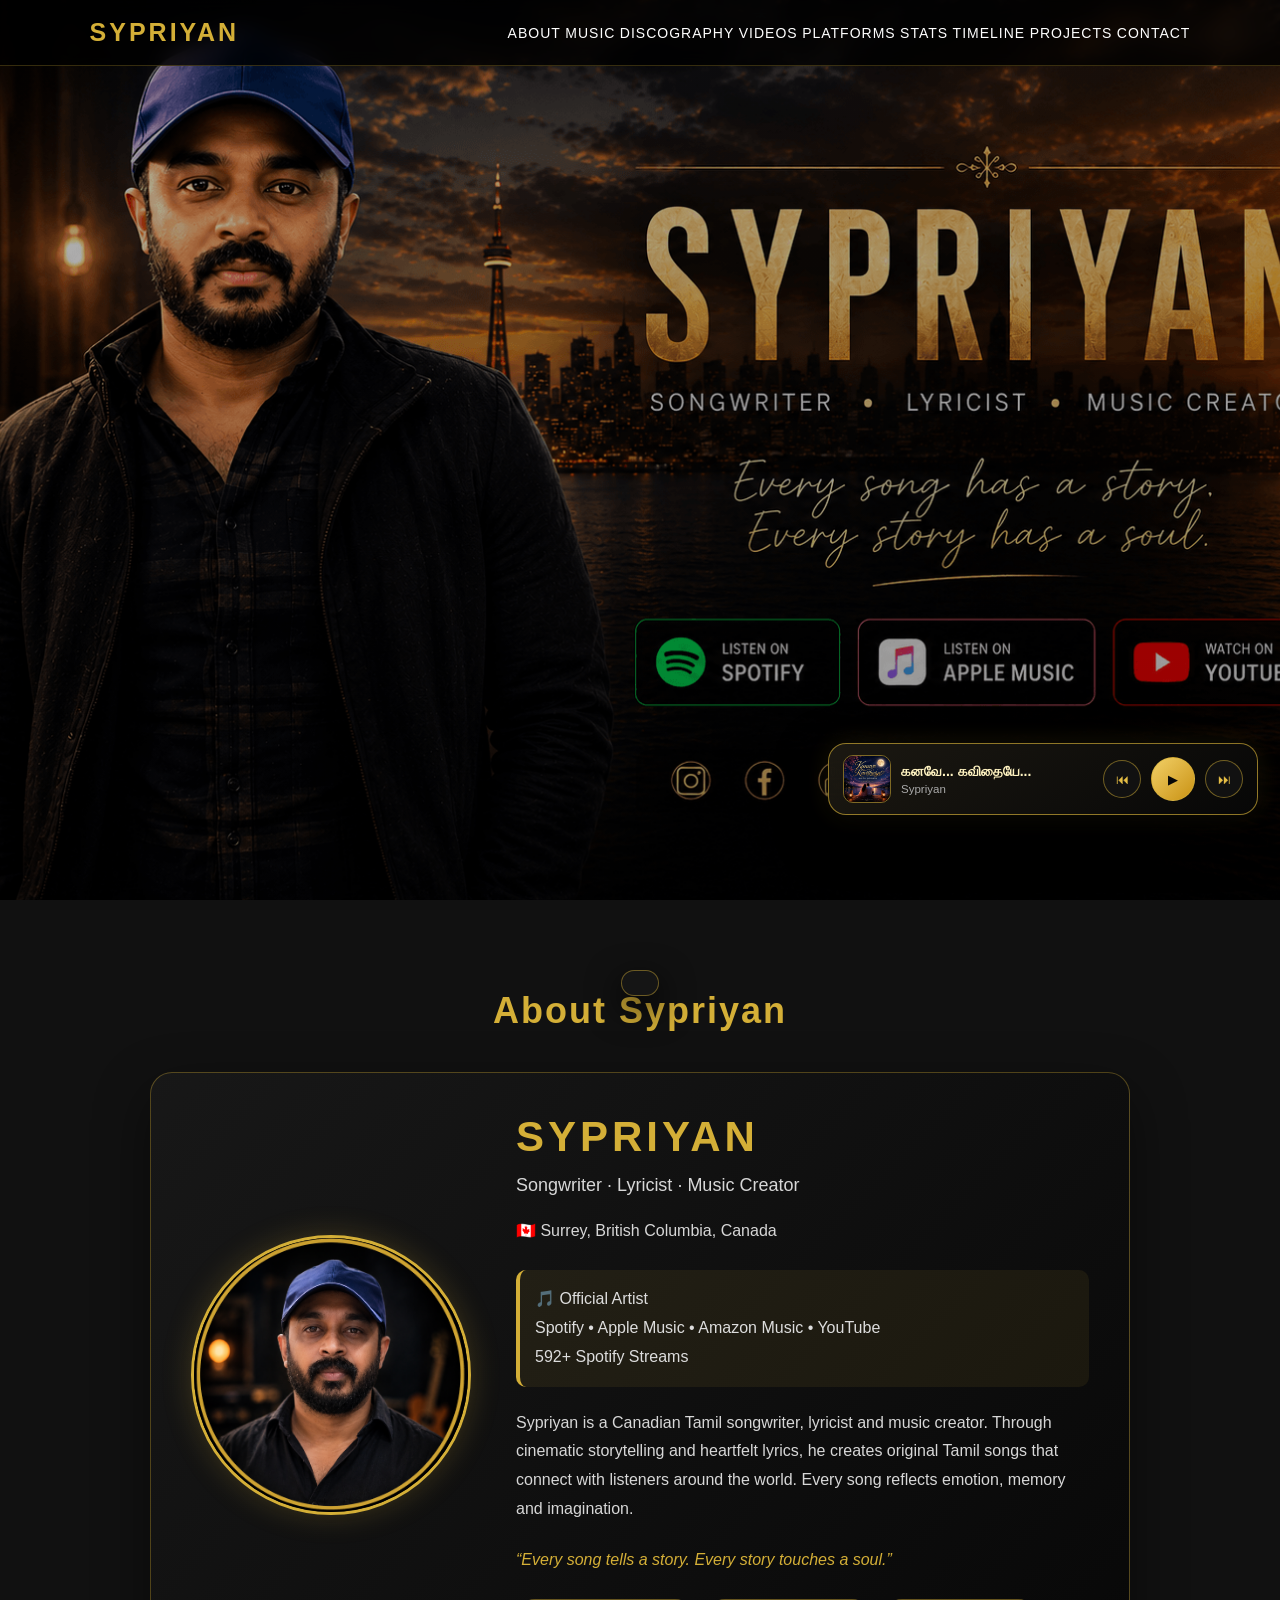
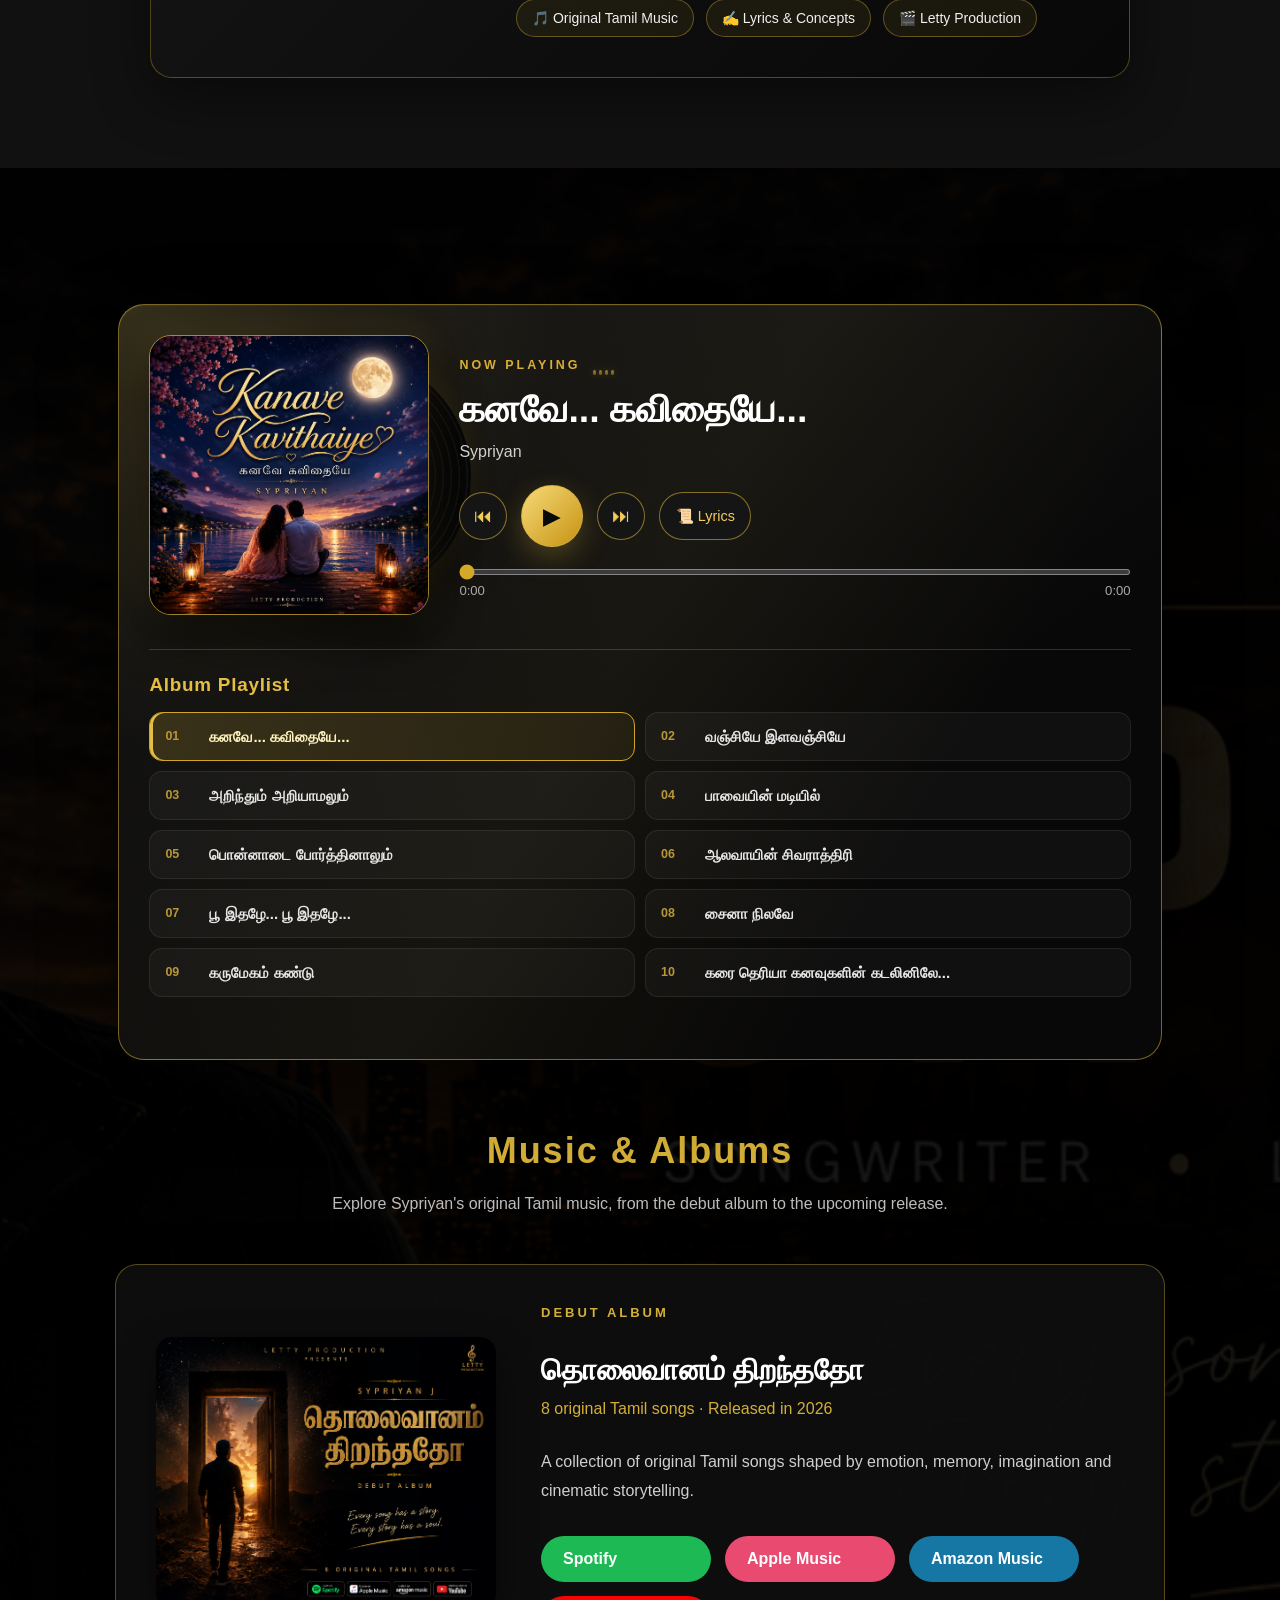
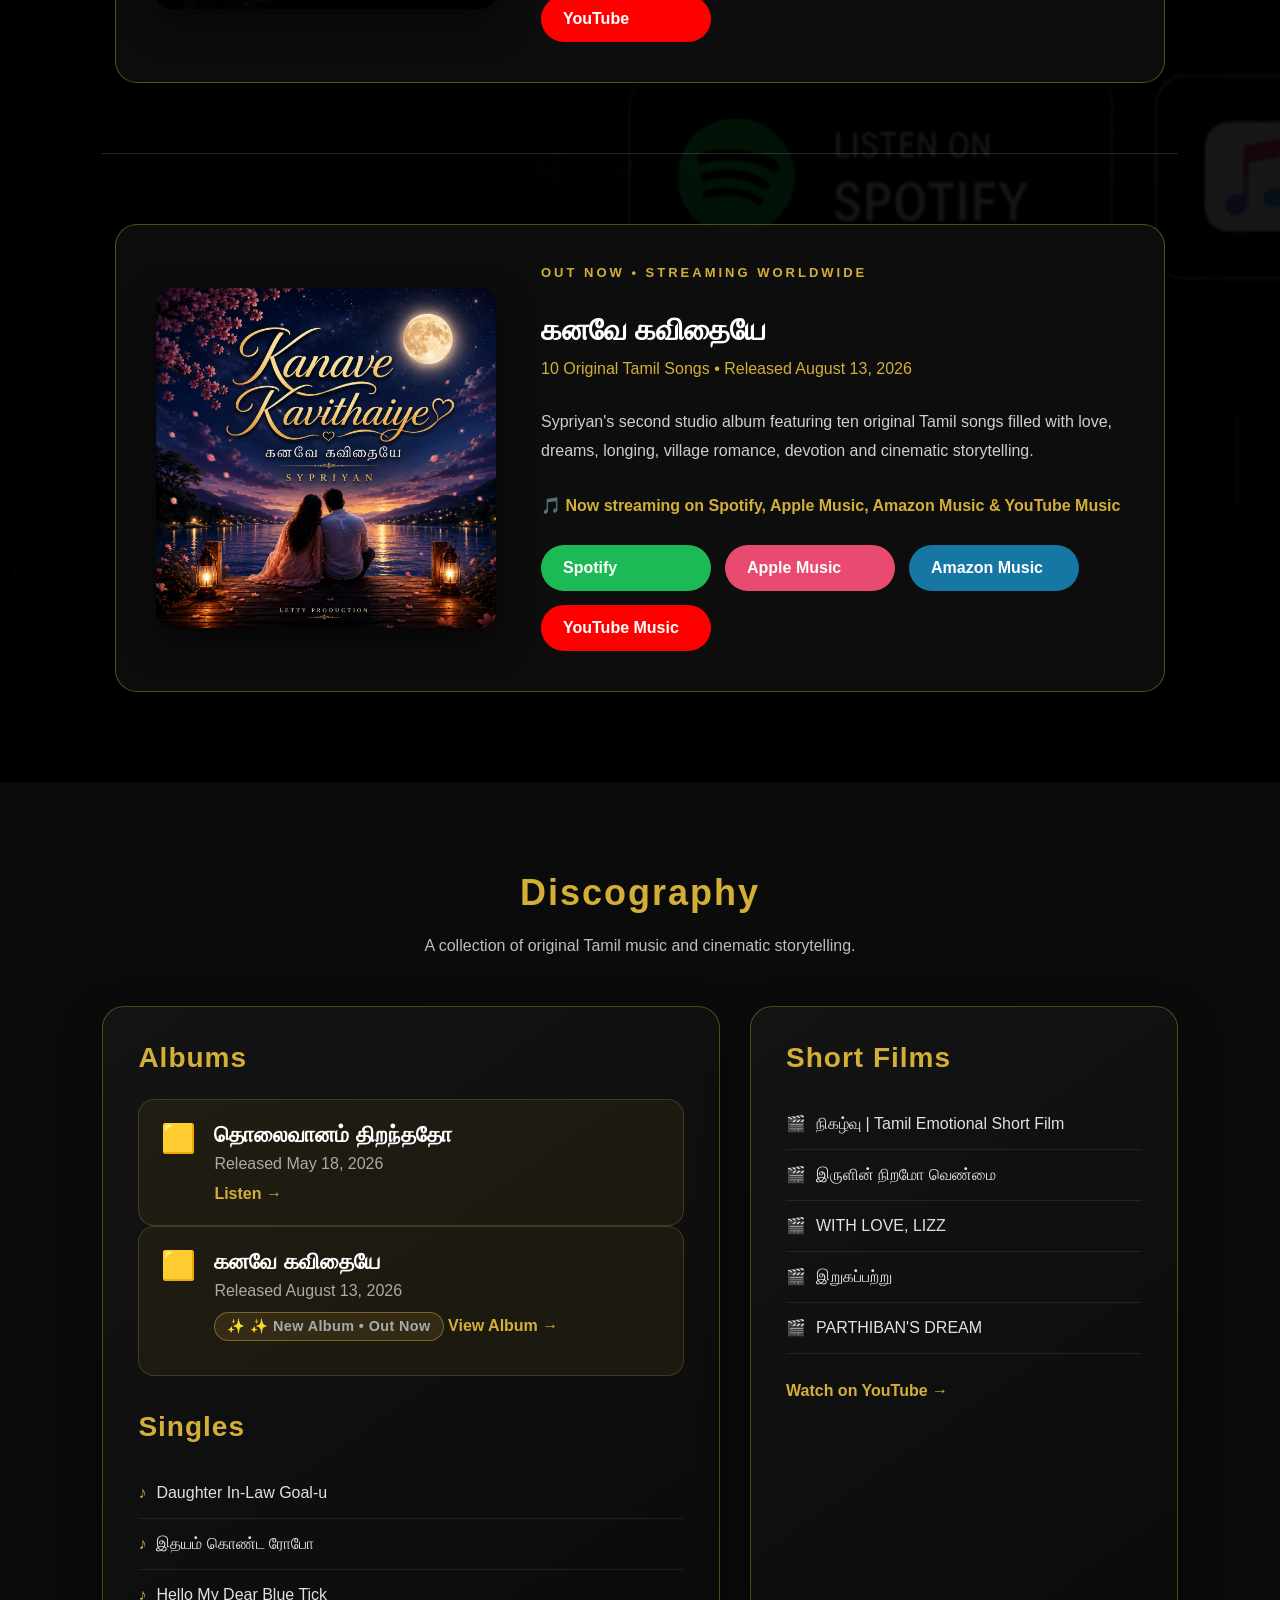
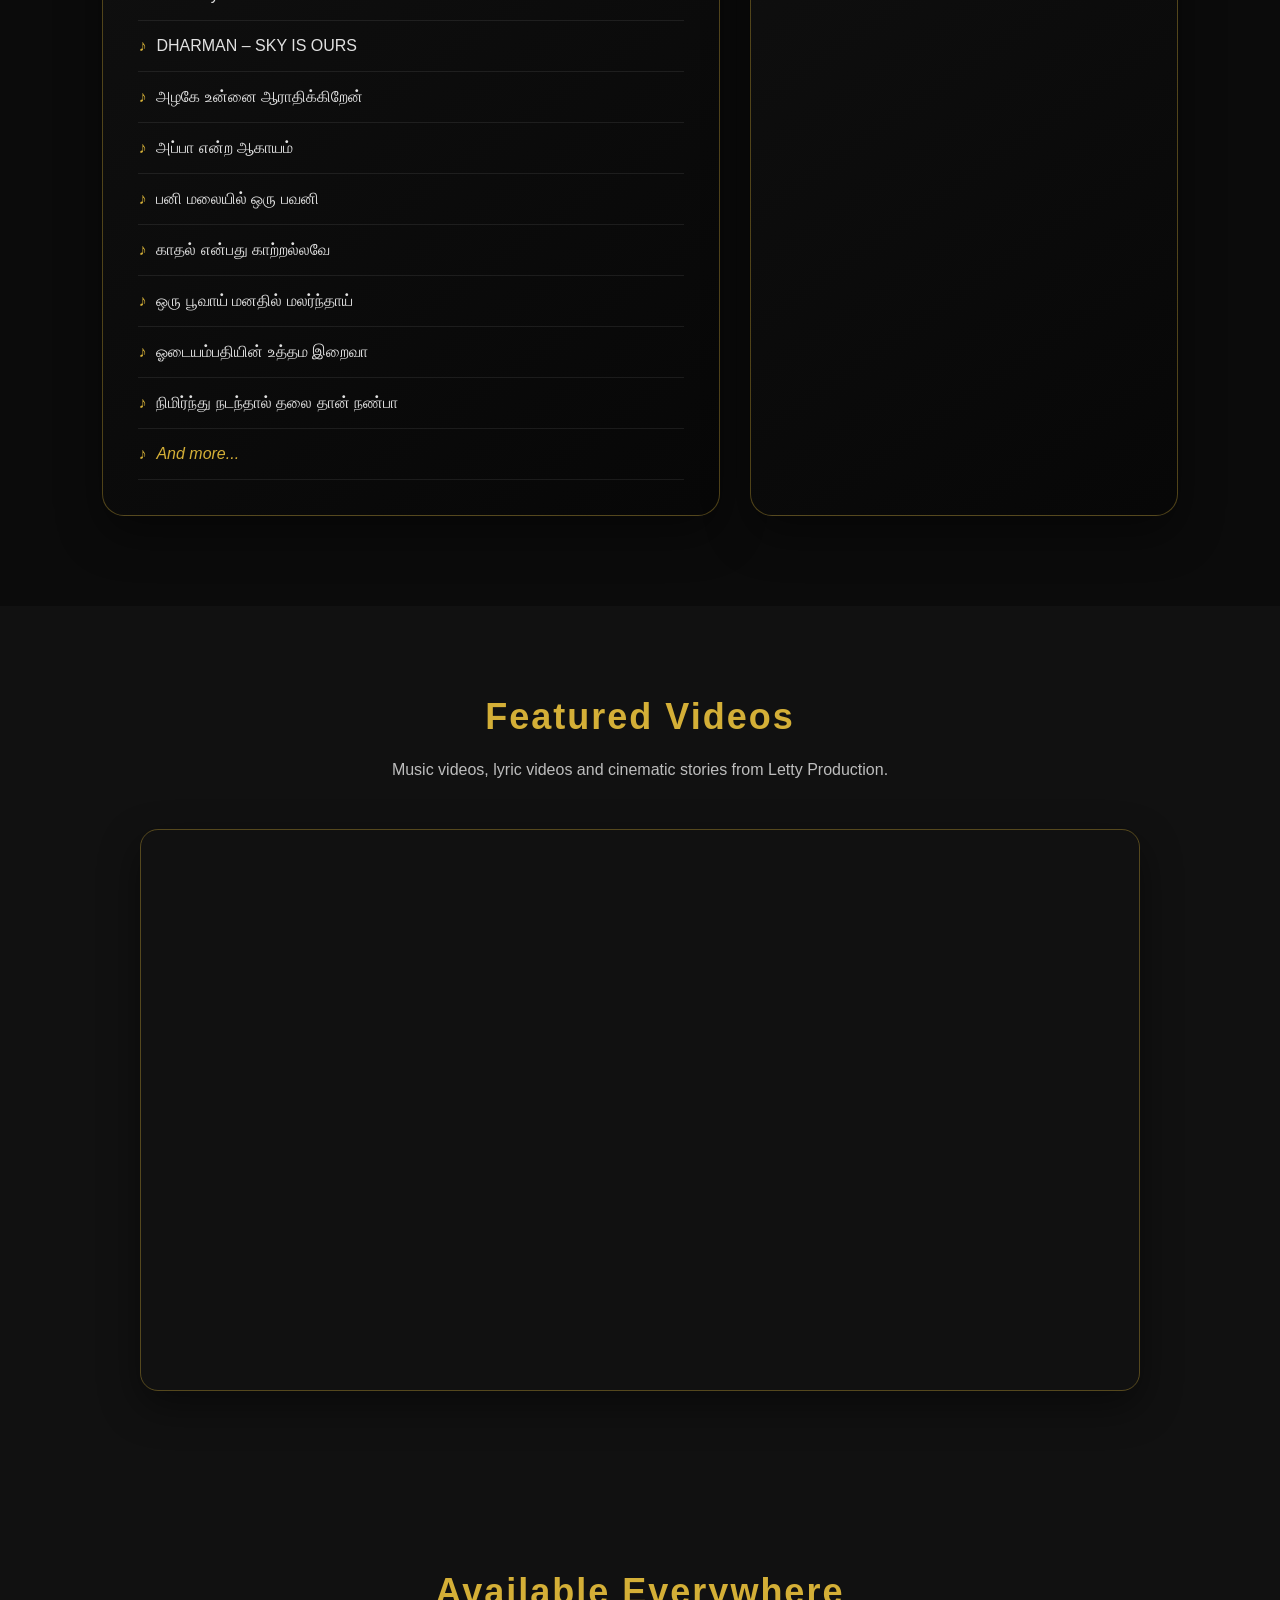
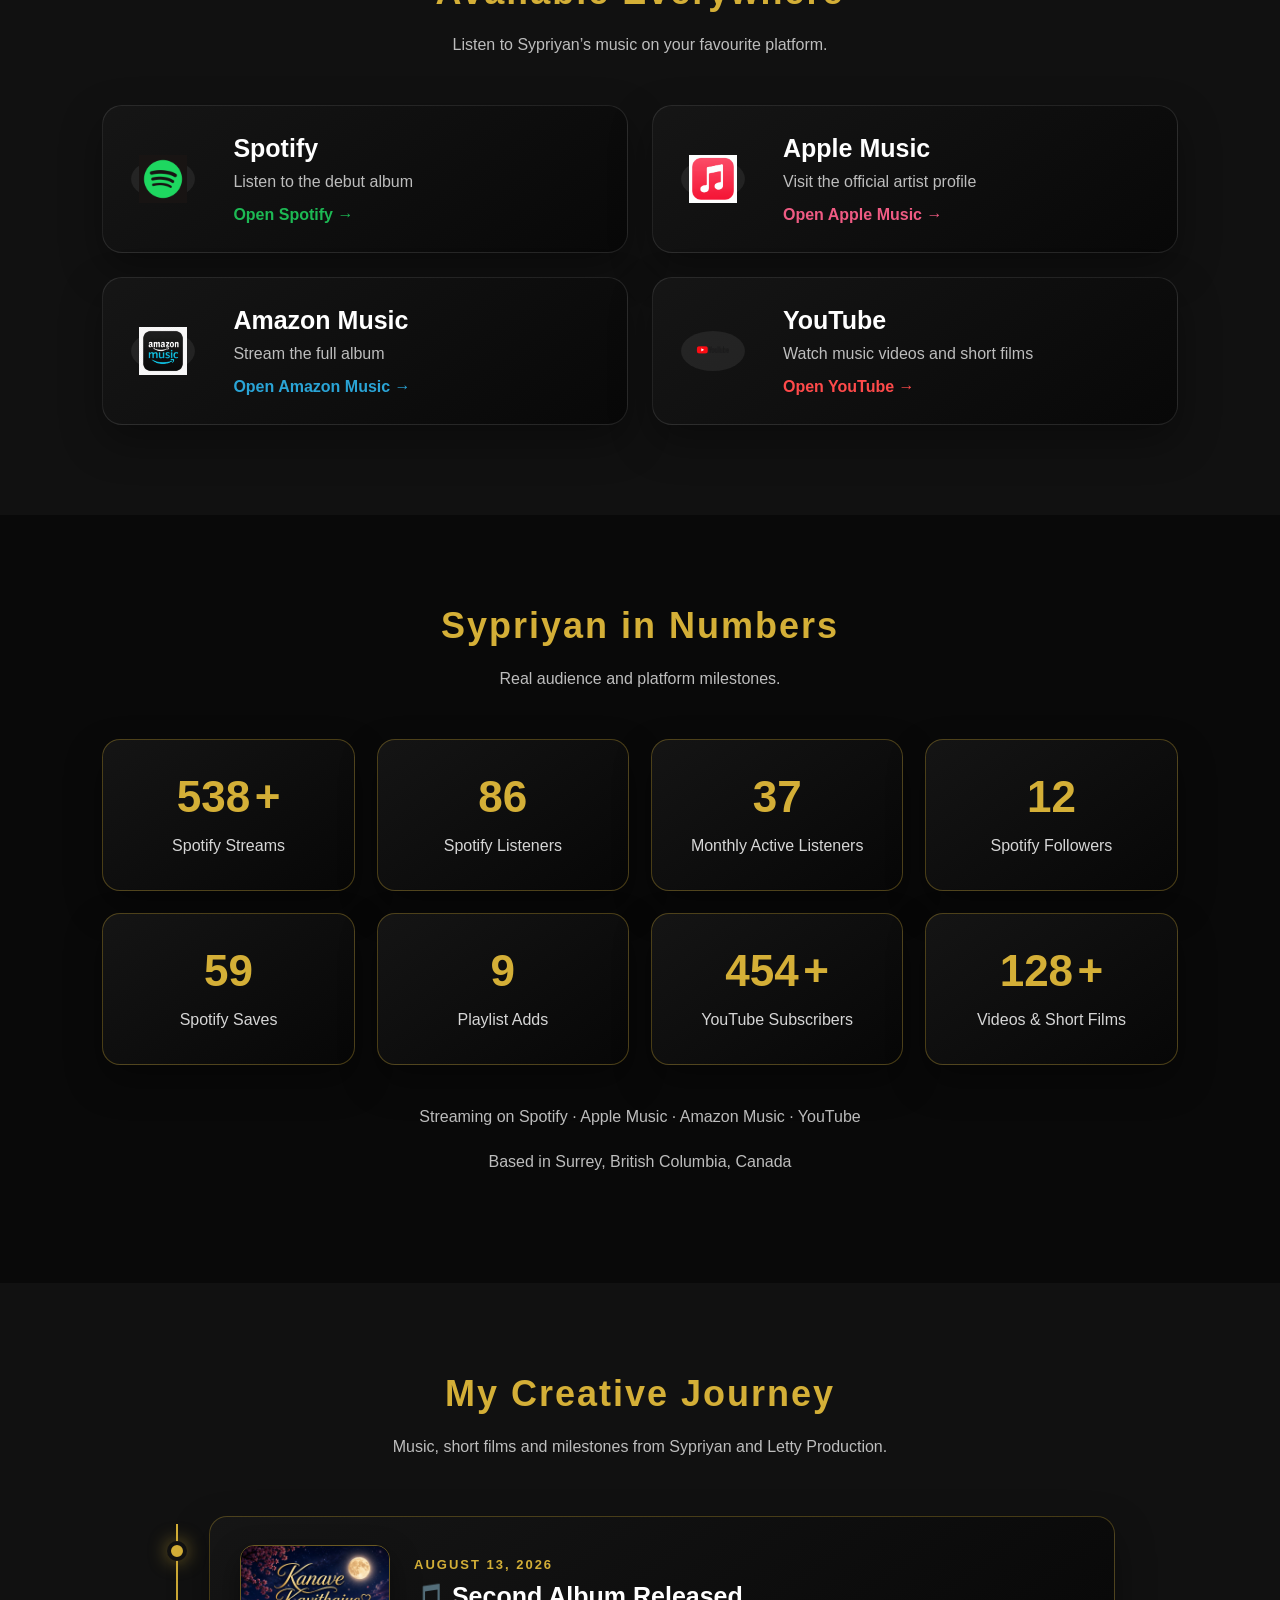
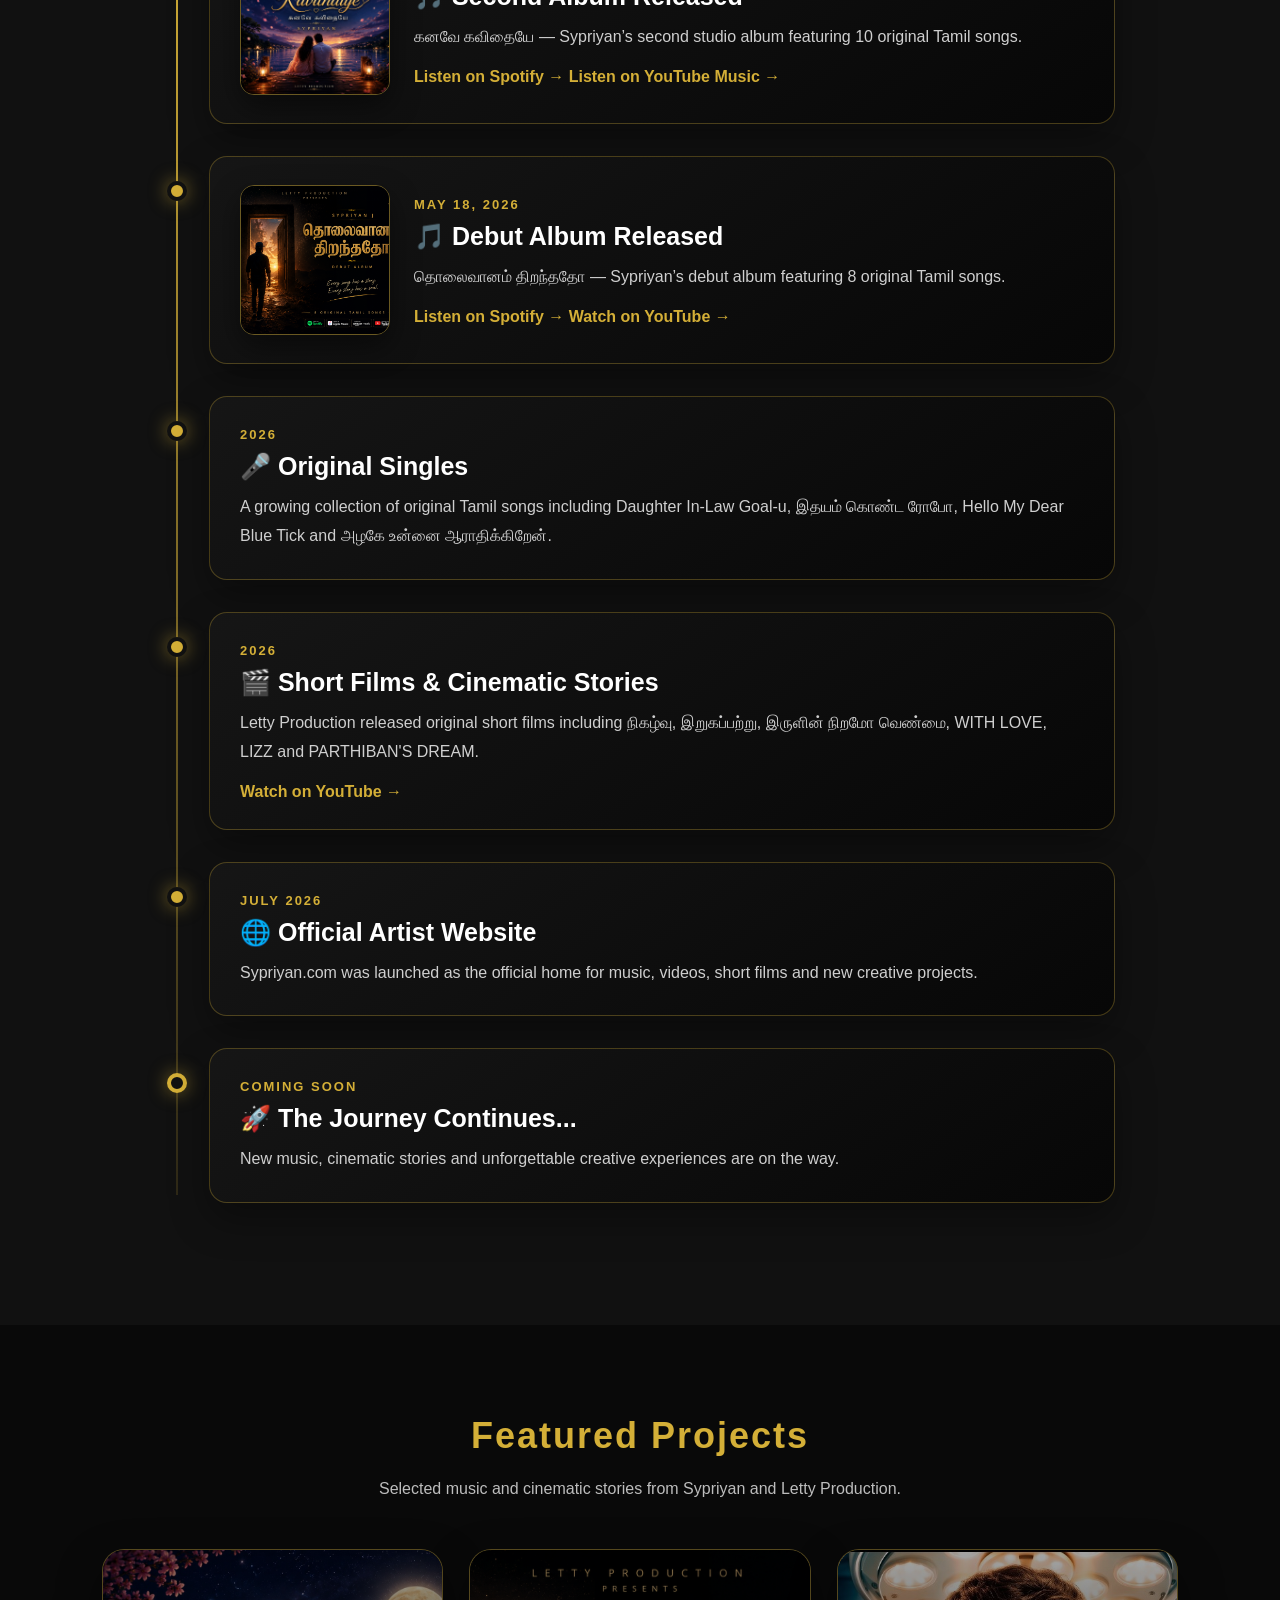
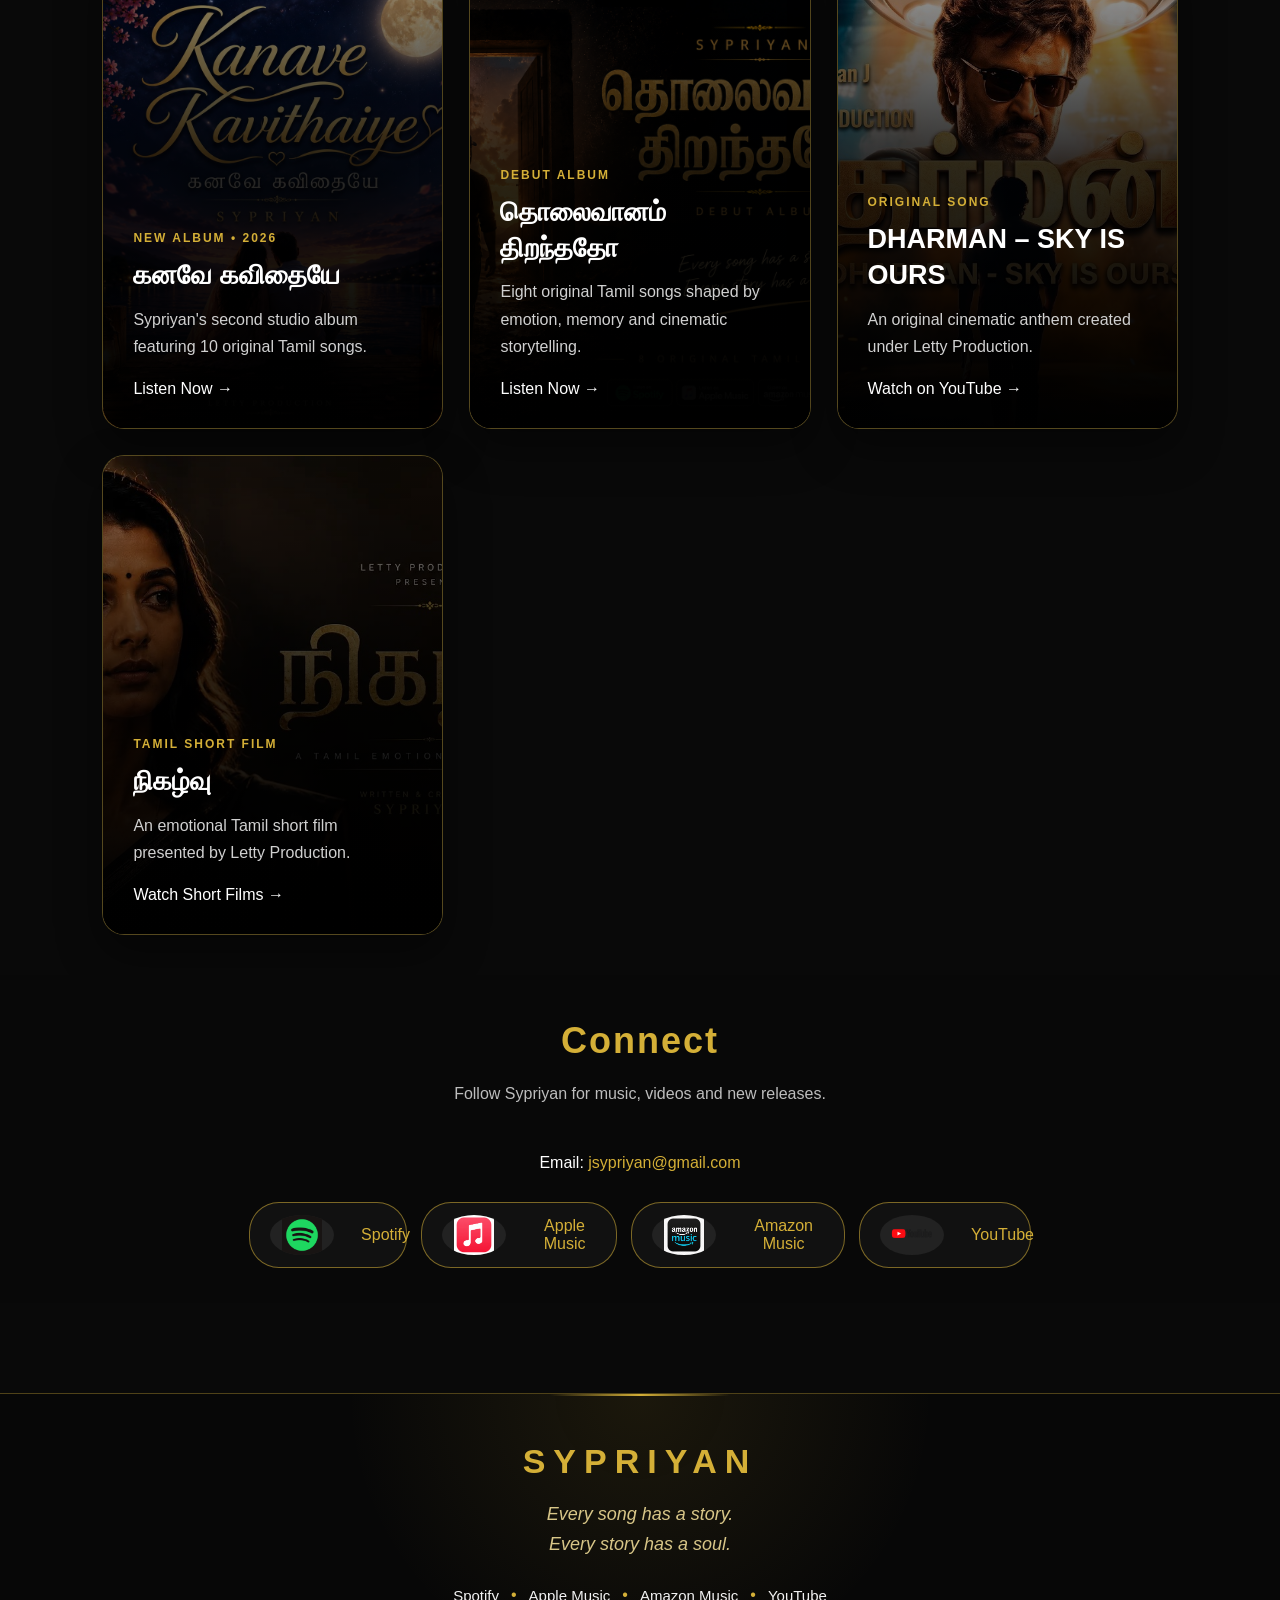
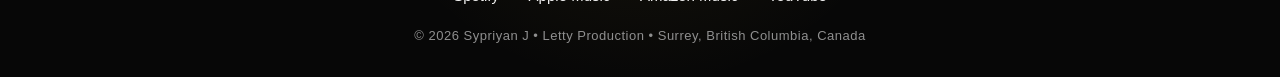
==== commit f5730b50: "Update website for Kanave Kavithaiye release" ====
--- a/index.html
+++ b/index.html
@@ -1887,14 +1887,13 @@
   <div class="album-info">
 
     <p class="album-label">
-      Releasing Worldwide
-13 August 2026
-    </p>
+  OUT NOW • STREAMING WORLDWIDE
+</p>
 
     <h3>கனவே கவிதையே</h3>
 
     <p class="album-description">
-      10 Original Tamil Songs • Releasing August 13, 2026
+      10 Original Tamil Songs • Released August 13, 2026
     </p>
 
     <p class="album-copy">
@@ -1902,15 +1901,41 @@
     </p>
 
     <p style="color:#d4af37;font-weight:600;margin-top:15px;">
-🎵 Currently in CD Baby Inspection • Coming to Spotify, Apple Music, Amazon Music & YouTube Music
+🎵 Now streaming on Spotify, Apple Music, Amazon Music & YouTube Music
 </p>
-    <div class="buttons">
-
-      <a class="button spotify" href="#">
-        Available Soon
-      </a>
-
-    </div>
+    
+
+     <div class="buttons">
+
+  <a class="button spotify"
+     href="https://open.spotify.com/album/72BINZw88DhOcasPd4bD1E"
+     target="_blank"
+     rel="noopener noreferrer">
+    Spotify
+  </a>
+
+  <a class="button apple"
+     href="https://music.apple.com/us/album/%E0%AE%95%E0%AE%A9%E0%AE%B5-%E0%AE%95%E0%AE%B5-%E0%AE%A4-%E0%AE%AF/6800467252"
+     target="_blank"
+     rel="noopener noreferrer">
+    Apple Music
+  </a>
+
+  <a class="button amazon"
+     href="https://music.amazon.ca/albums/B0HDWVTQH5"
+     target="_blank"
+     rel="noopener noreferrer">
+    Amazon Music
+  </a>
+
+  <a class="button youtube"
+     href="https://music.youtube.com/playlist?list=OLAK5uy_kQ7CCdVeSvgC1kquV-Qf82aLjC-LFLgqE"
+     target="_blank"
+     rel="noopener noreferrer">
+    YouTube Music
+  </a>
+
+</div>
 
   </div>
 
@@ -1957,11 +1982,11 @@
     <h4>கனவே கவிதையே</h4>
 
     <p>
-      Releasing August 13, 2026
+      Released August 13, 2026
     </p>
 
     <p class="catalog-status">
-✨ New Album • Coming August 13, 2026
+✨ ✨ New Album • Out Now
 </p>
 
     <a href="#music">
@@ -2144,7 +2169,7 @@
     </div>
 
     <div class="stat-card">
-      <span class="stat-number" data-target="28">0</span>
+      <span class="stat-number" data-target="41">0</span>
       <p>Monthly Active Listeners</p>
     </div>
 
@@ -2164,7 +2189,7 @@
     </div>
 
     <div class="stat-card">
-      <span class="stat-number" data-target="239">0</span>
+      <span class="stat-number" data-target="500">0</span>
       <span class="stat-plus">+</span>
       <p>YouTube Subscribers</p>
     </div>
@@ -2194,6 +2219,44 @@
   <div class="timeline">
 
     <div class="timeline-item">
+  <div class="timeline-marker"></div>
+
+  <div class="timeline-content timeline-album-card">
+
+    <img
+      class="timeline-album-cover"
+      src="images/kanave-kavithaiye.jpg"
+      alt="கனவே கவிதையே album cover">
+
+    <div class="timeline-album-info">
+
+      <span class="timeline-date">August 13, 2026</span>
+
+      <h3>🎵 Second Album Released</h3>
+
+      <p>
+        கனவே கவிதையே — Sypriyan’s second studio album featuring
+        10 original Tamil songs.
+      </p>
+
+      <a href="https://open.spotify.com/album/72BINZw88DhOcasPd4bD1E"
+         target="_blank"
+         rel="noopener noreferrer">
+        Listen on Spotify →
+      </a>
+
+      <a href="https://music.youtube.com/playlist?list=OLAK5uy_kQ7CCdVeSvgC1kquV-Qf82aLjC-LFLgqE"
+         target="_blank"
+         rel="noopener noreferrer">
+        Listen on YouTube Music →
+      </a>
+
+    </div>
+
+  </div>
+</div>
+    <div class="timeline-item">
+
       <div class="timeline-marker"></div>
 
       <div class="timeline-content timeline-album-card">
@@ -2305,6 +2368,33 @@
 
   <div class="projects-grid">
 
+    <!-- SECOND ALBUM - KANAVE KAVITHAIYE -->
+<a class="project-card"
+   href="https://open.spotify.com/album/72BINZw88DhOcasPd4bD1E"
+   target="_blank"
+   rel="noopener noreferrer">
+
+  <img
+    class="project-image"
+    src="images/kanave-kavithaiye.jpg"
+    alt="கனவே கவிதையே album cover">
+
+  <div class="project-overlay"></div>
+
+  <div class="project-content">
+    <span class="project-type">NEW ALBUM • 2026</span>
+
+    <h3>கனவே கவிதையே</h3>
+
+    <p>
+      Sypriyan's second studio album featuring 10 original Tamil songs.
+    </p>
+
+    <span class="project-link">Listen Now →</span>
+  </div>
+
+</a>
+    
     <!-- Debut Album -->
     <a class="project-card"
        href="https://open.spotify.com/album/2SJXlLC4Dy79i7ePZNIfVt"
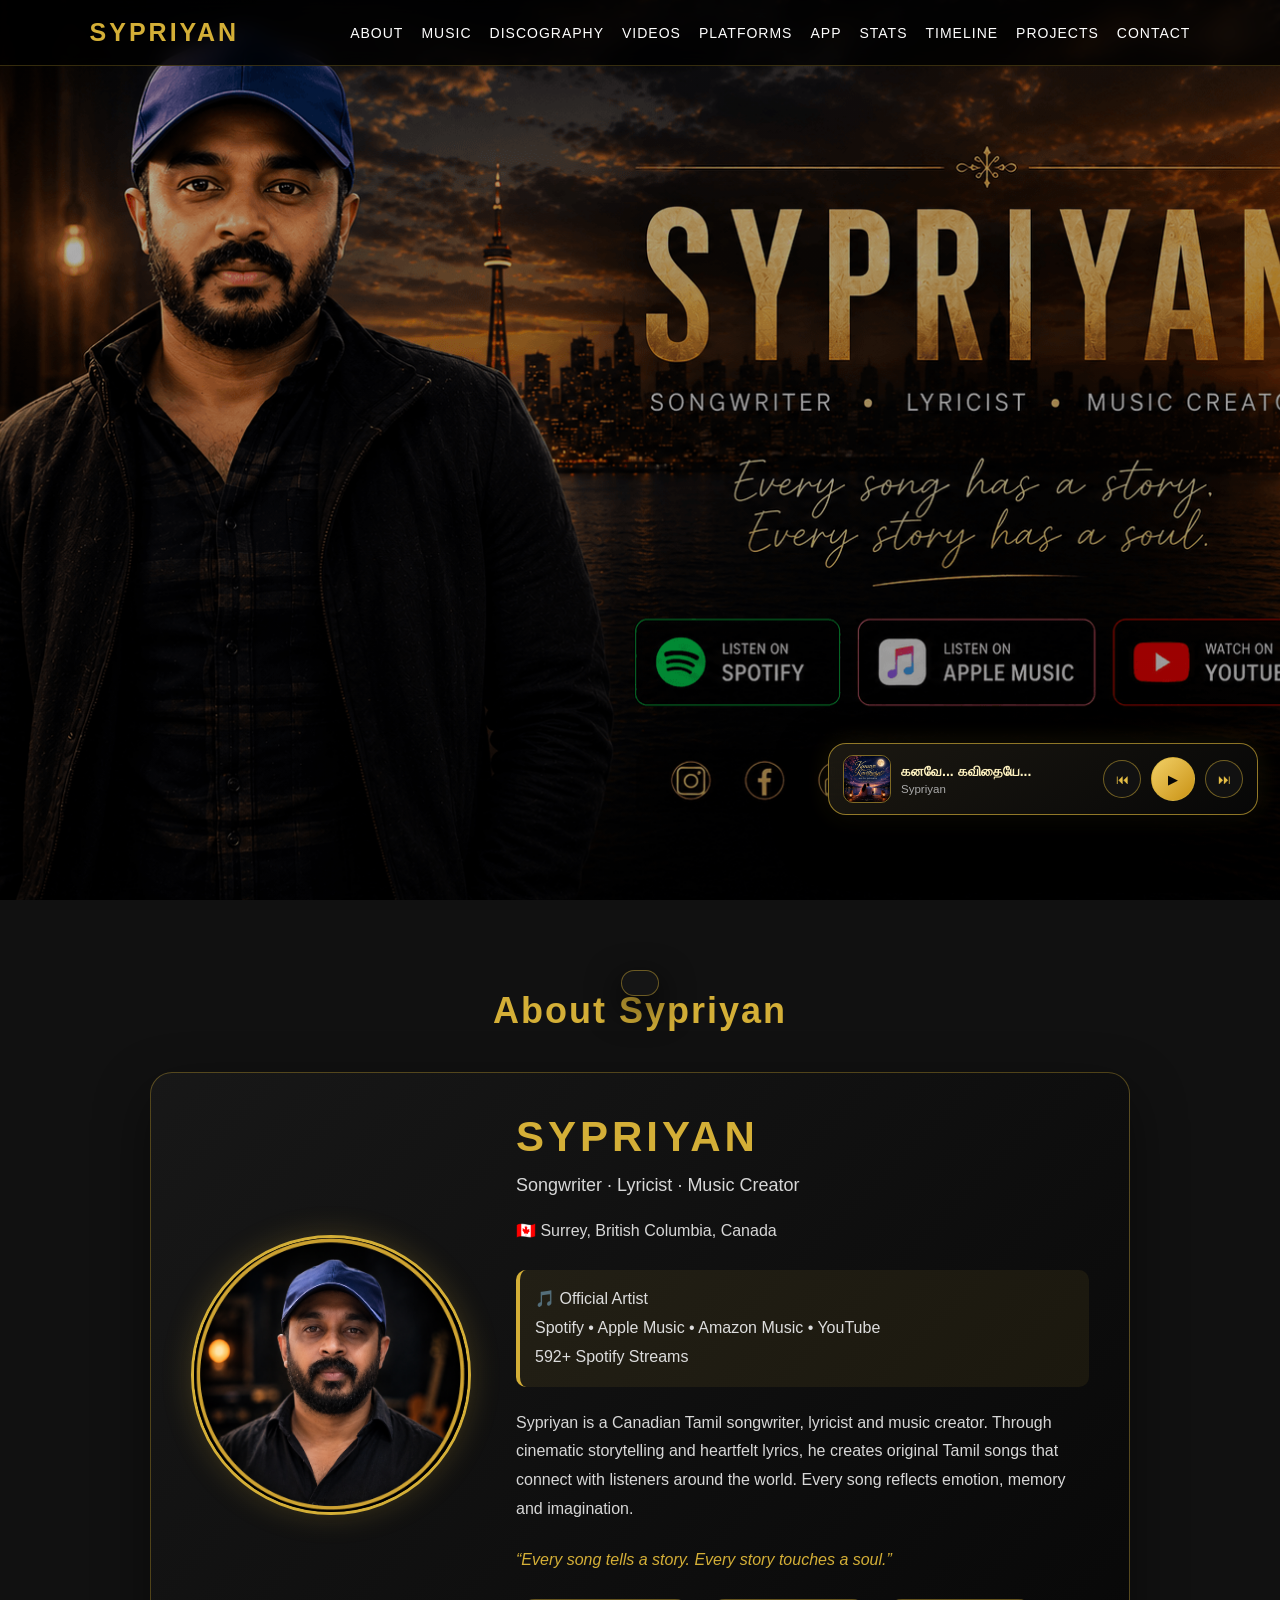
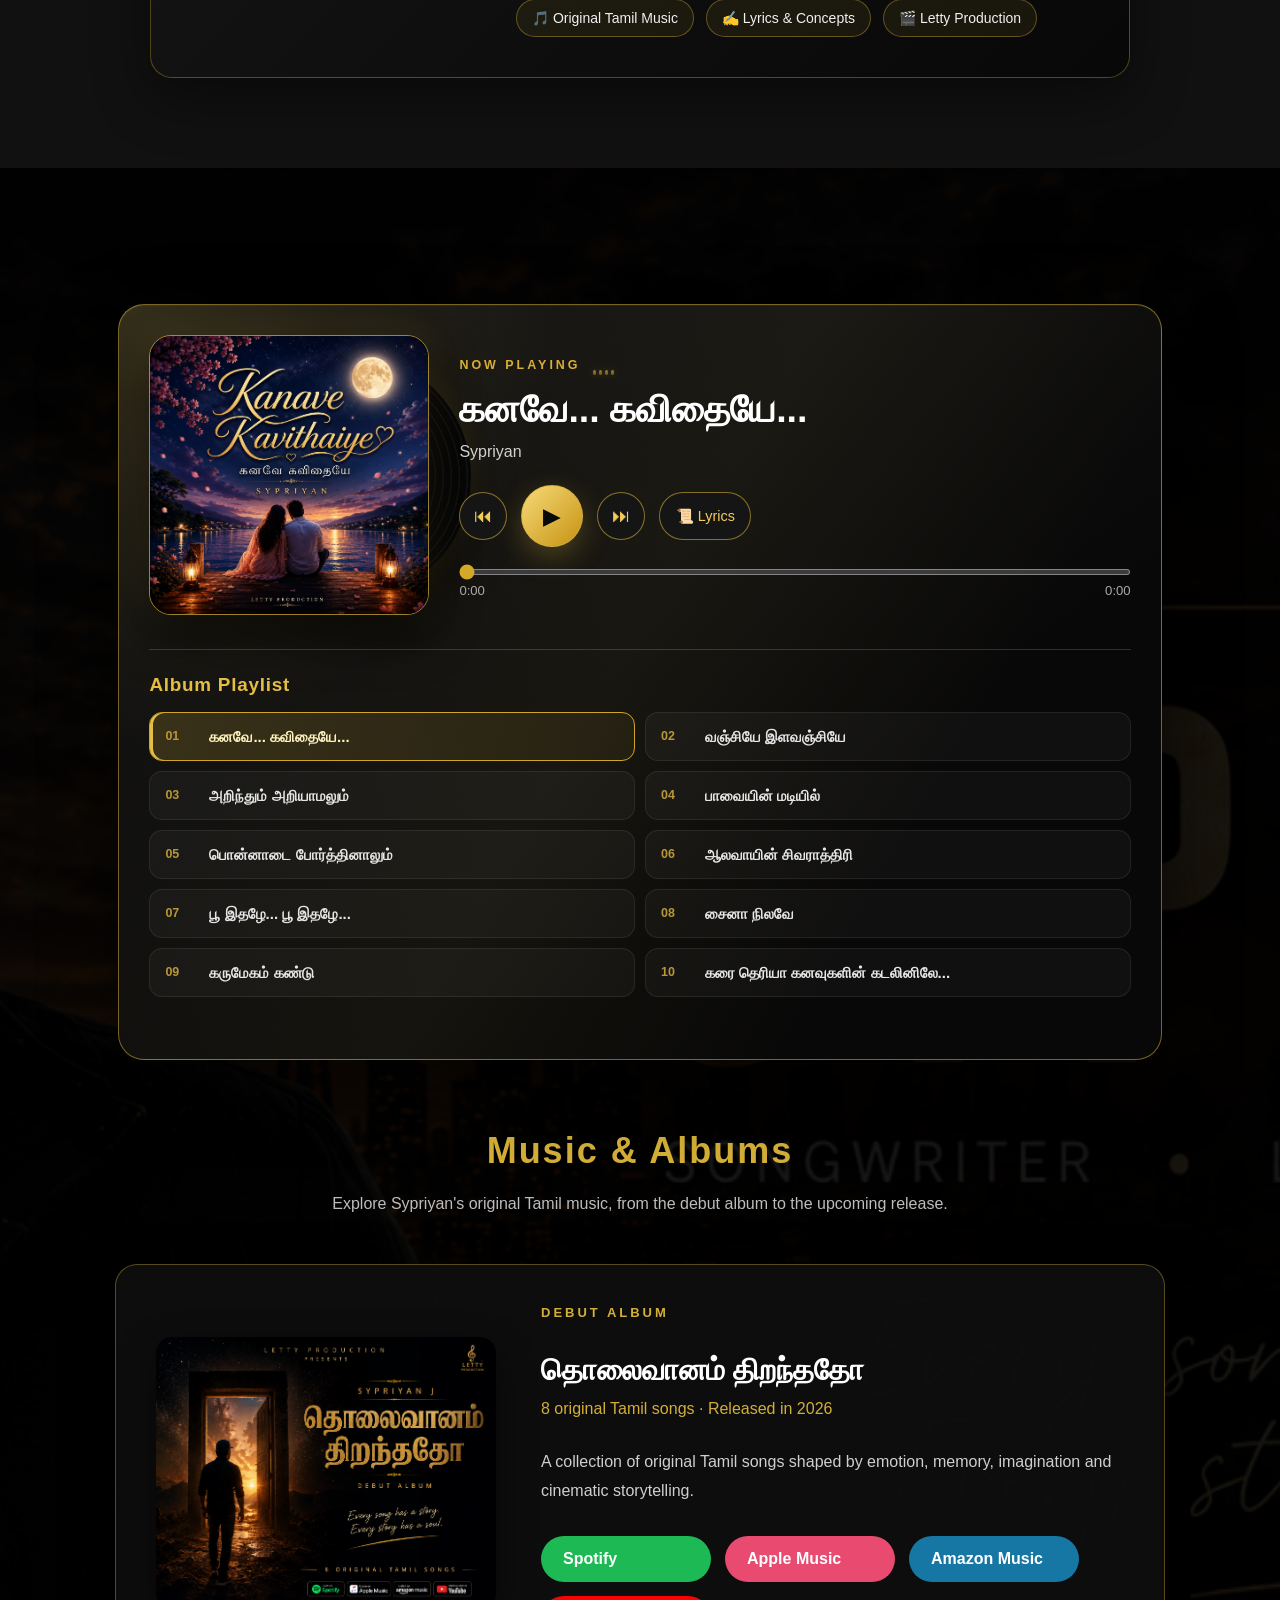
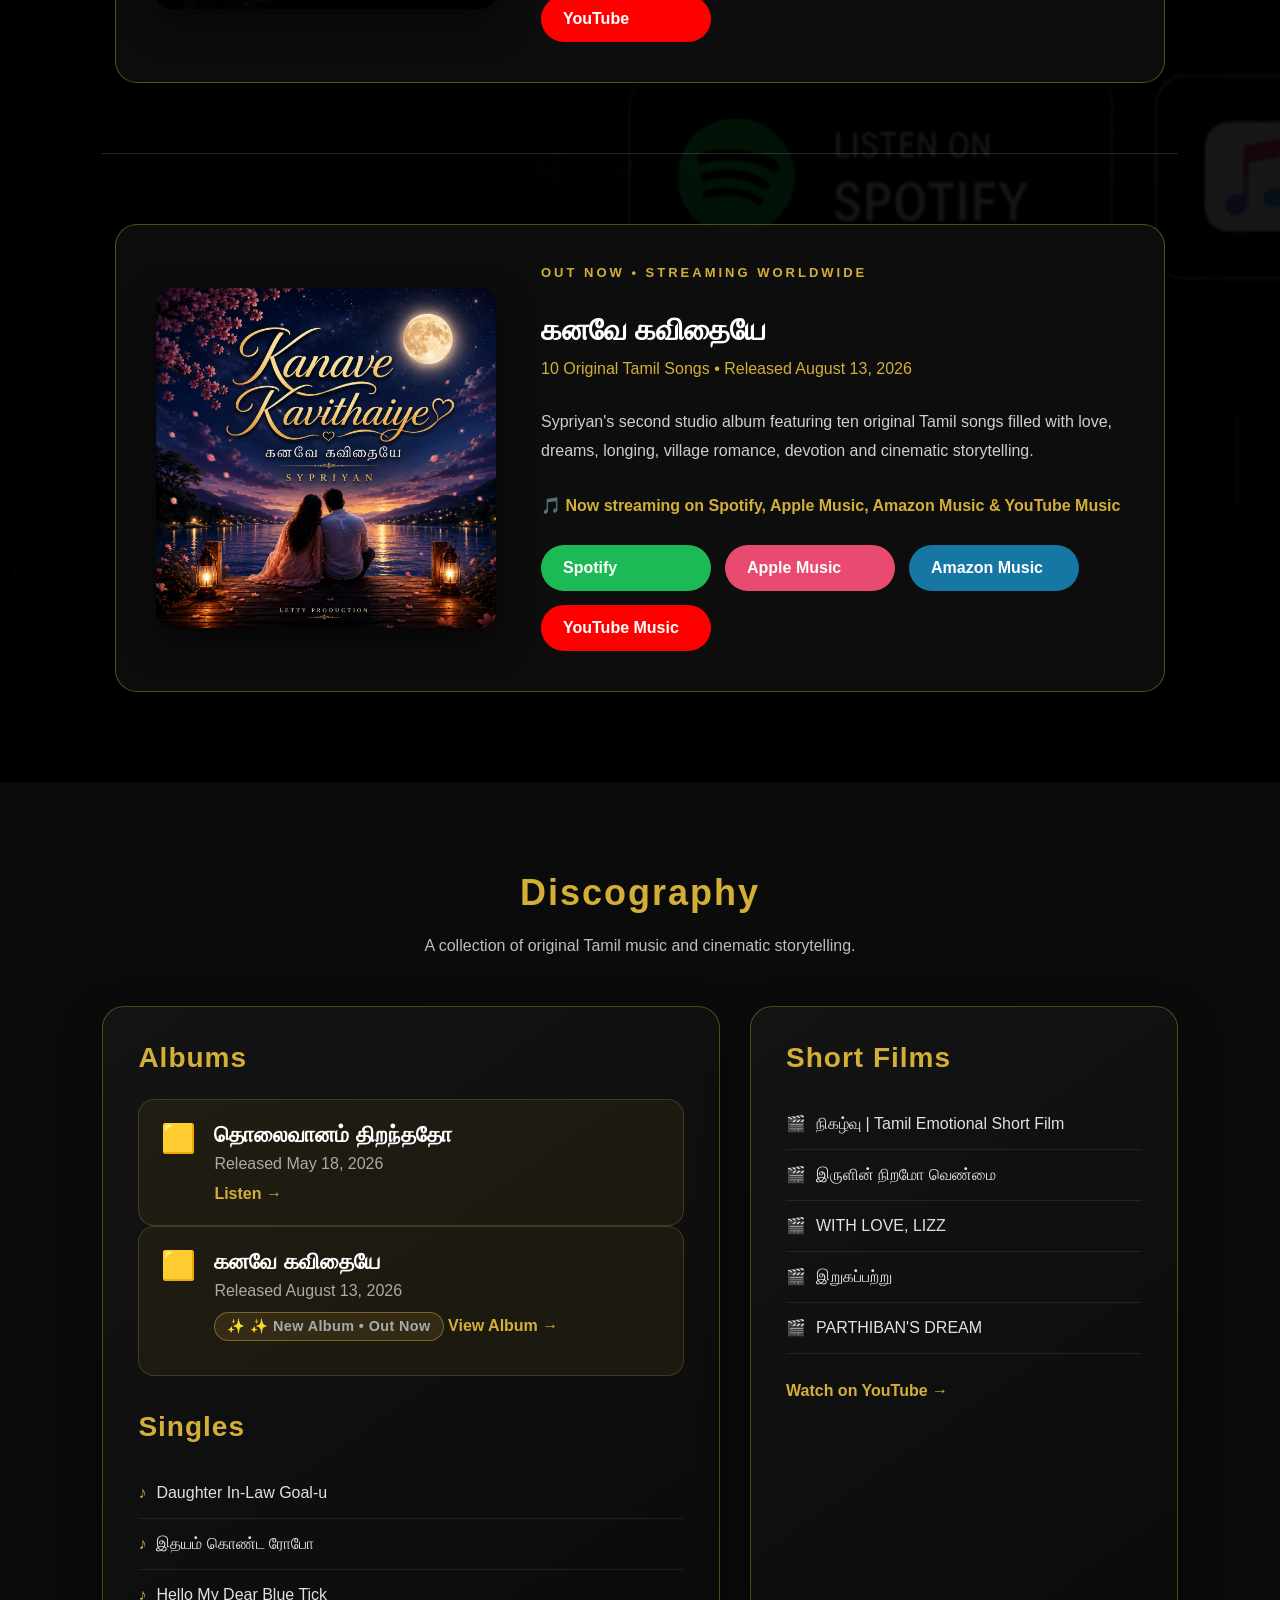
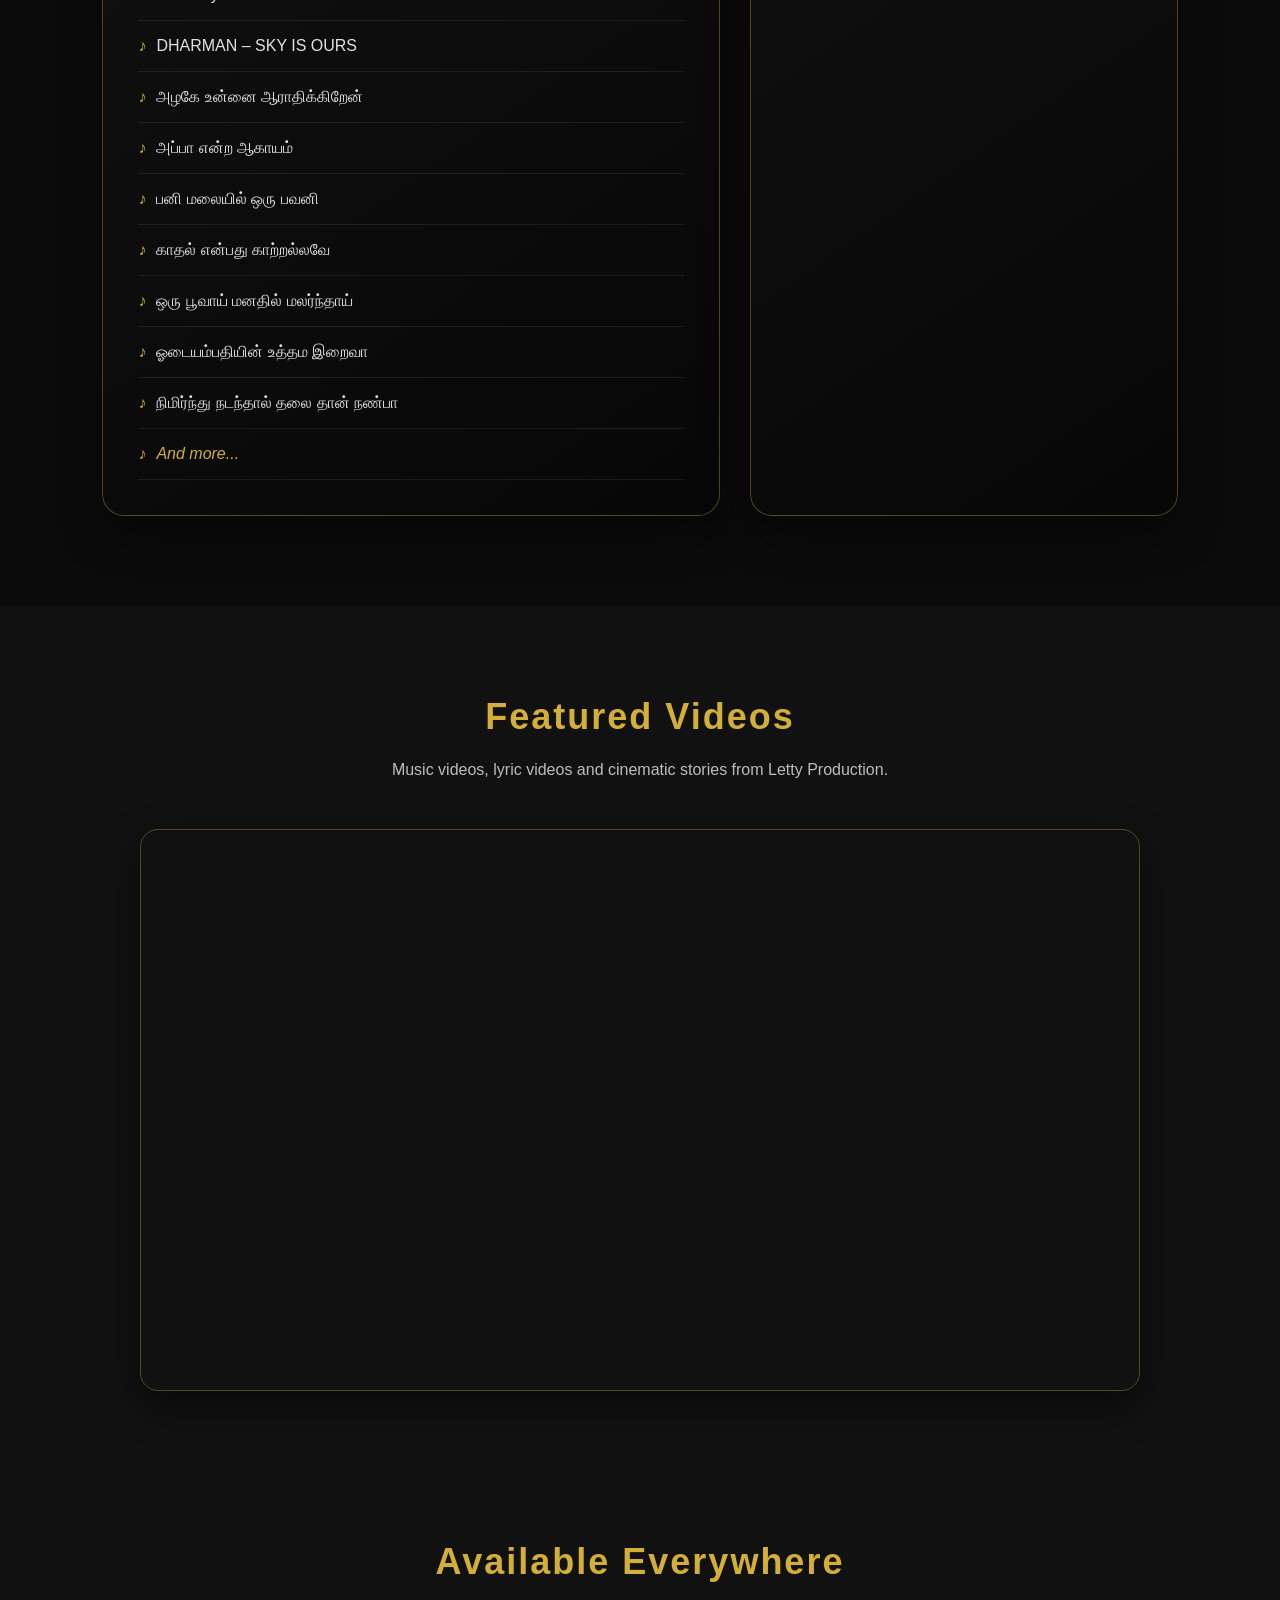
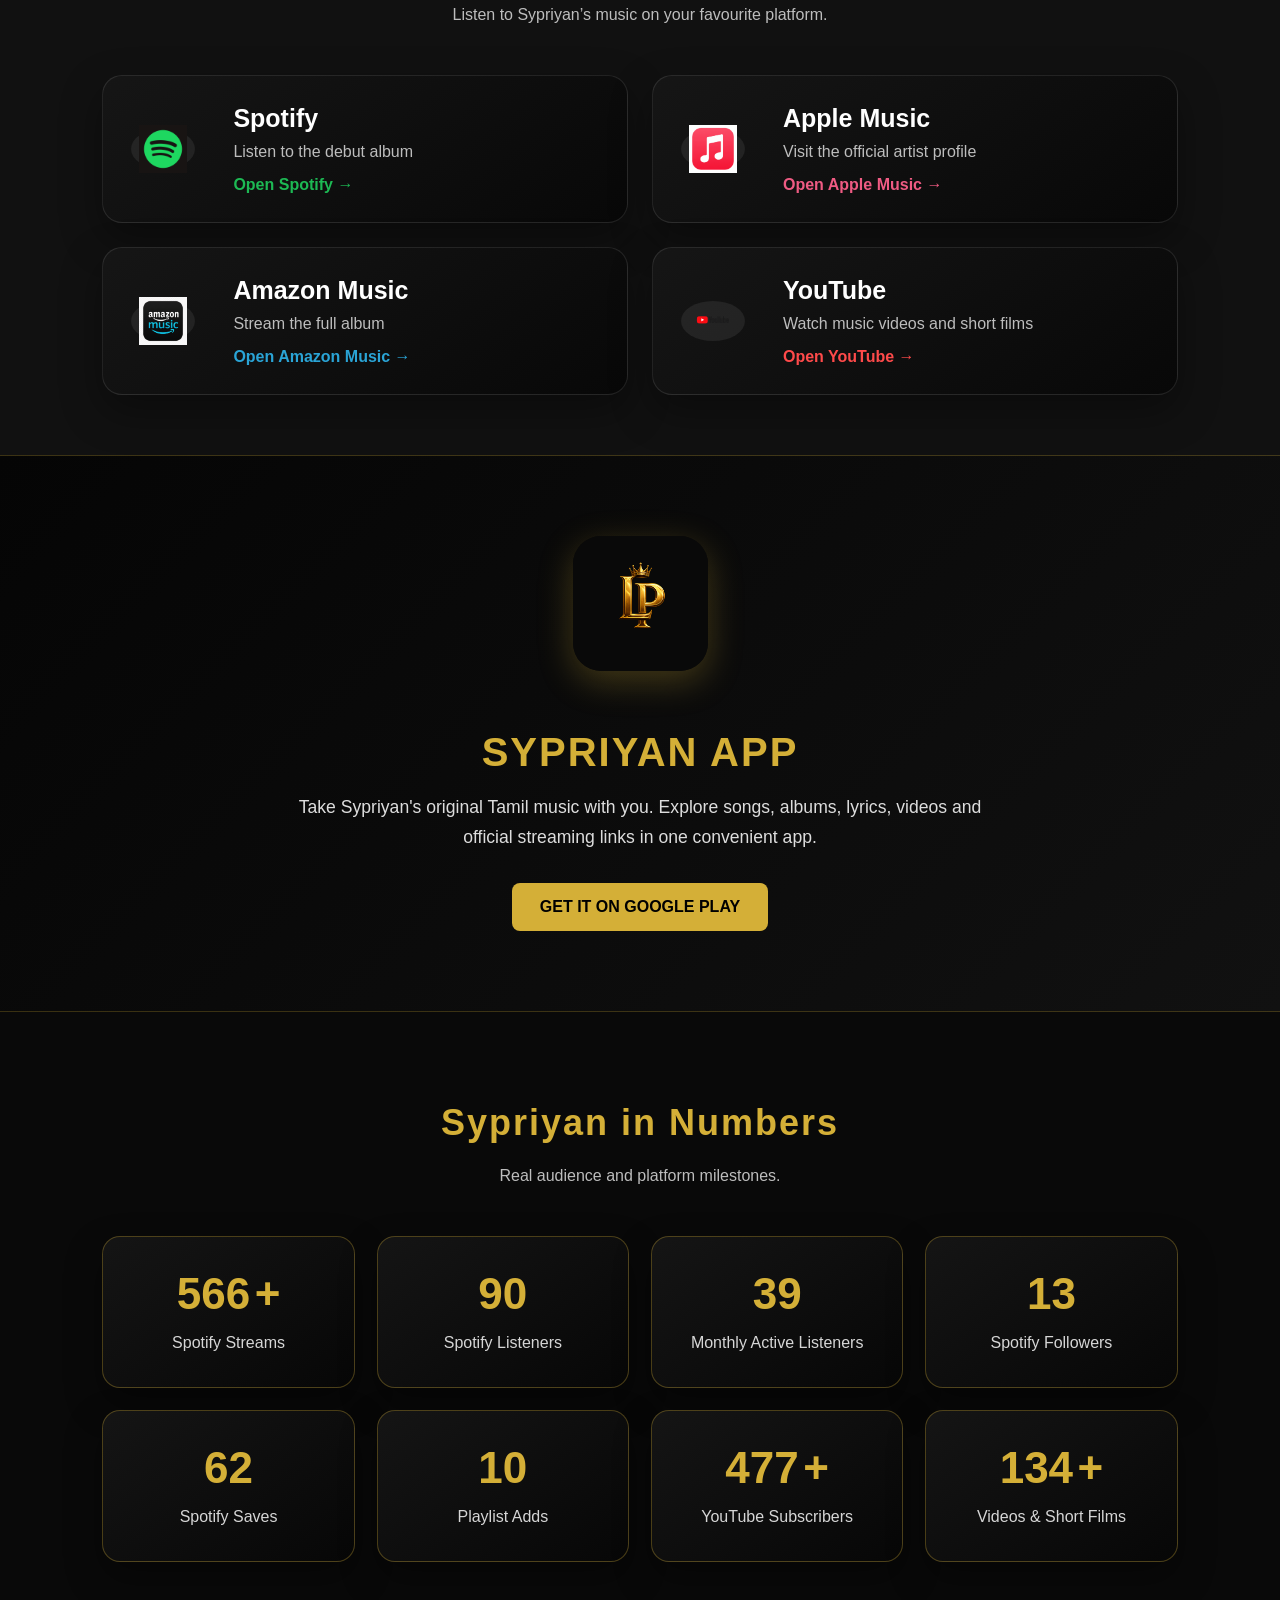
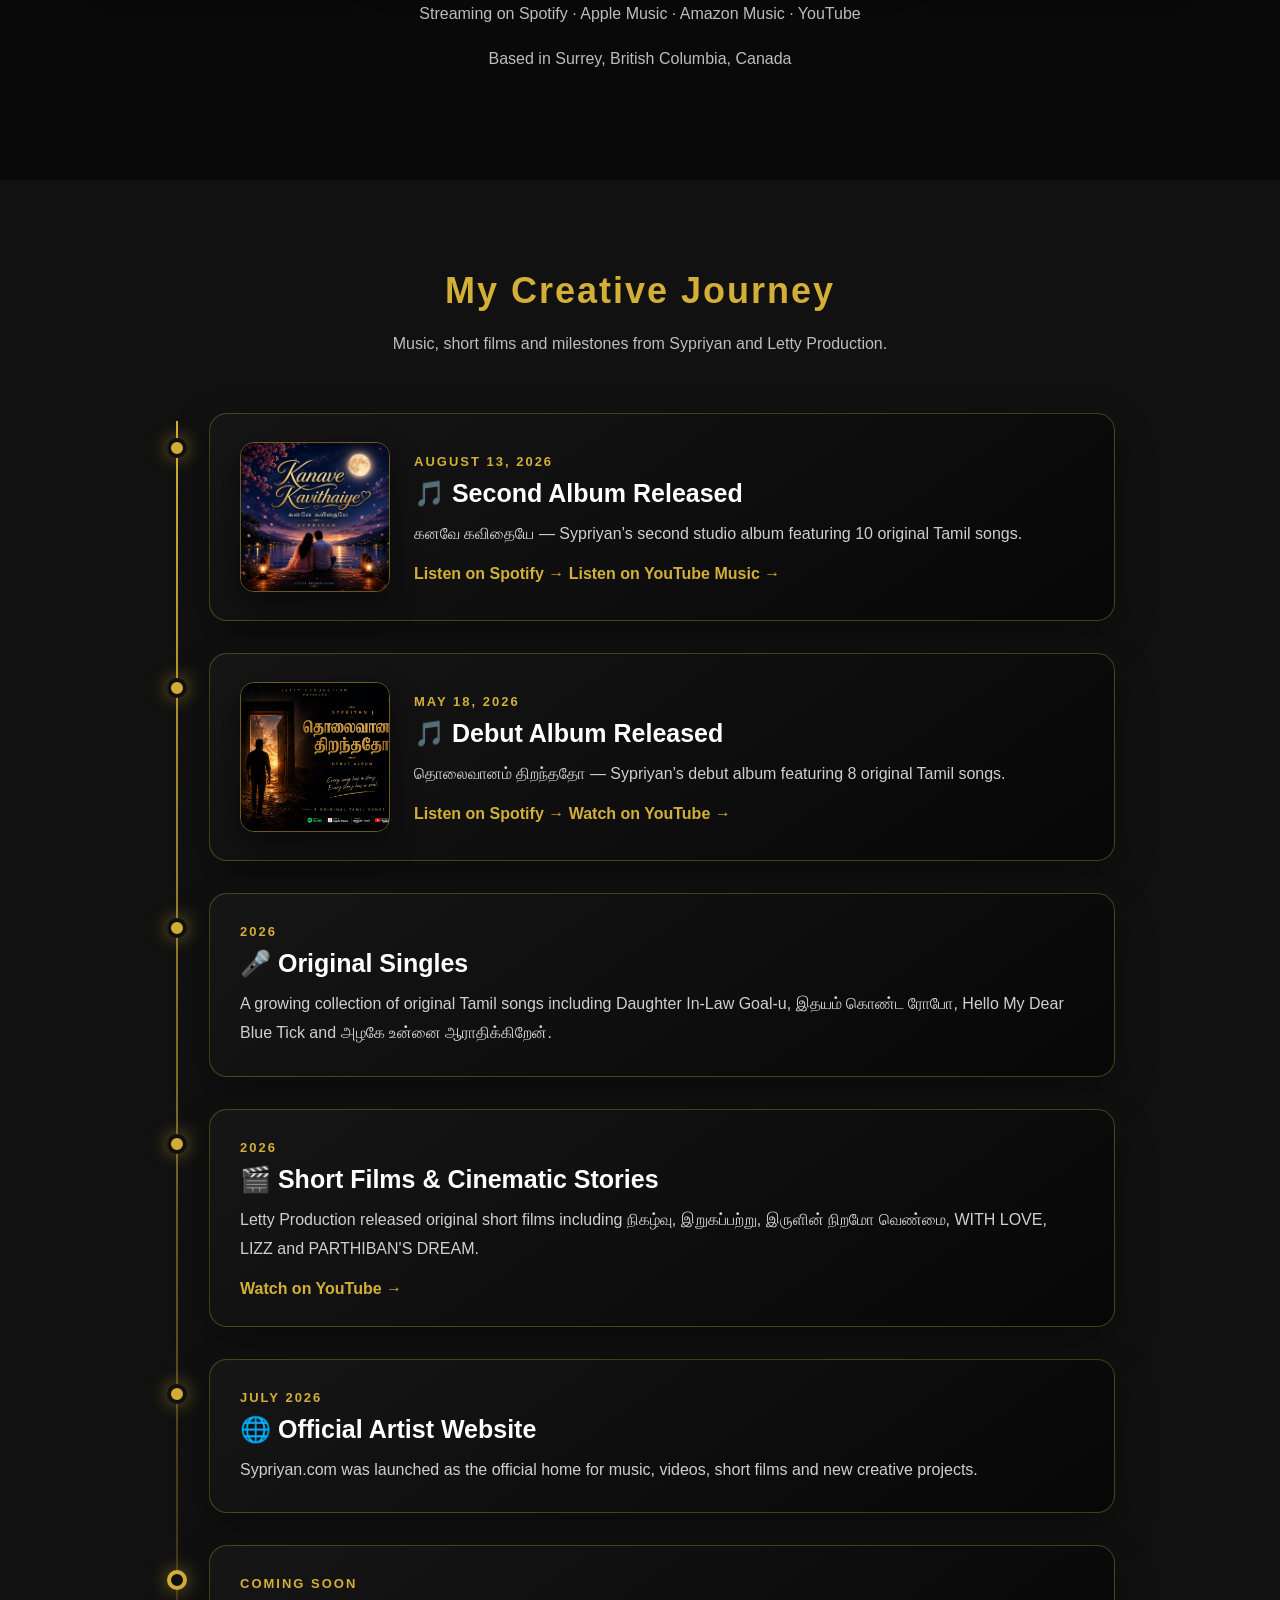
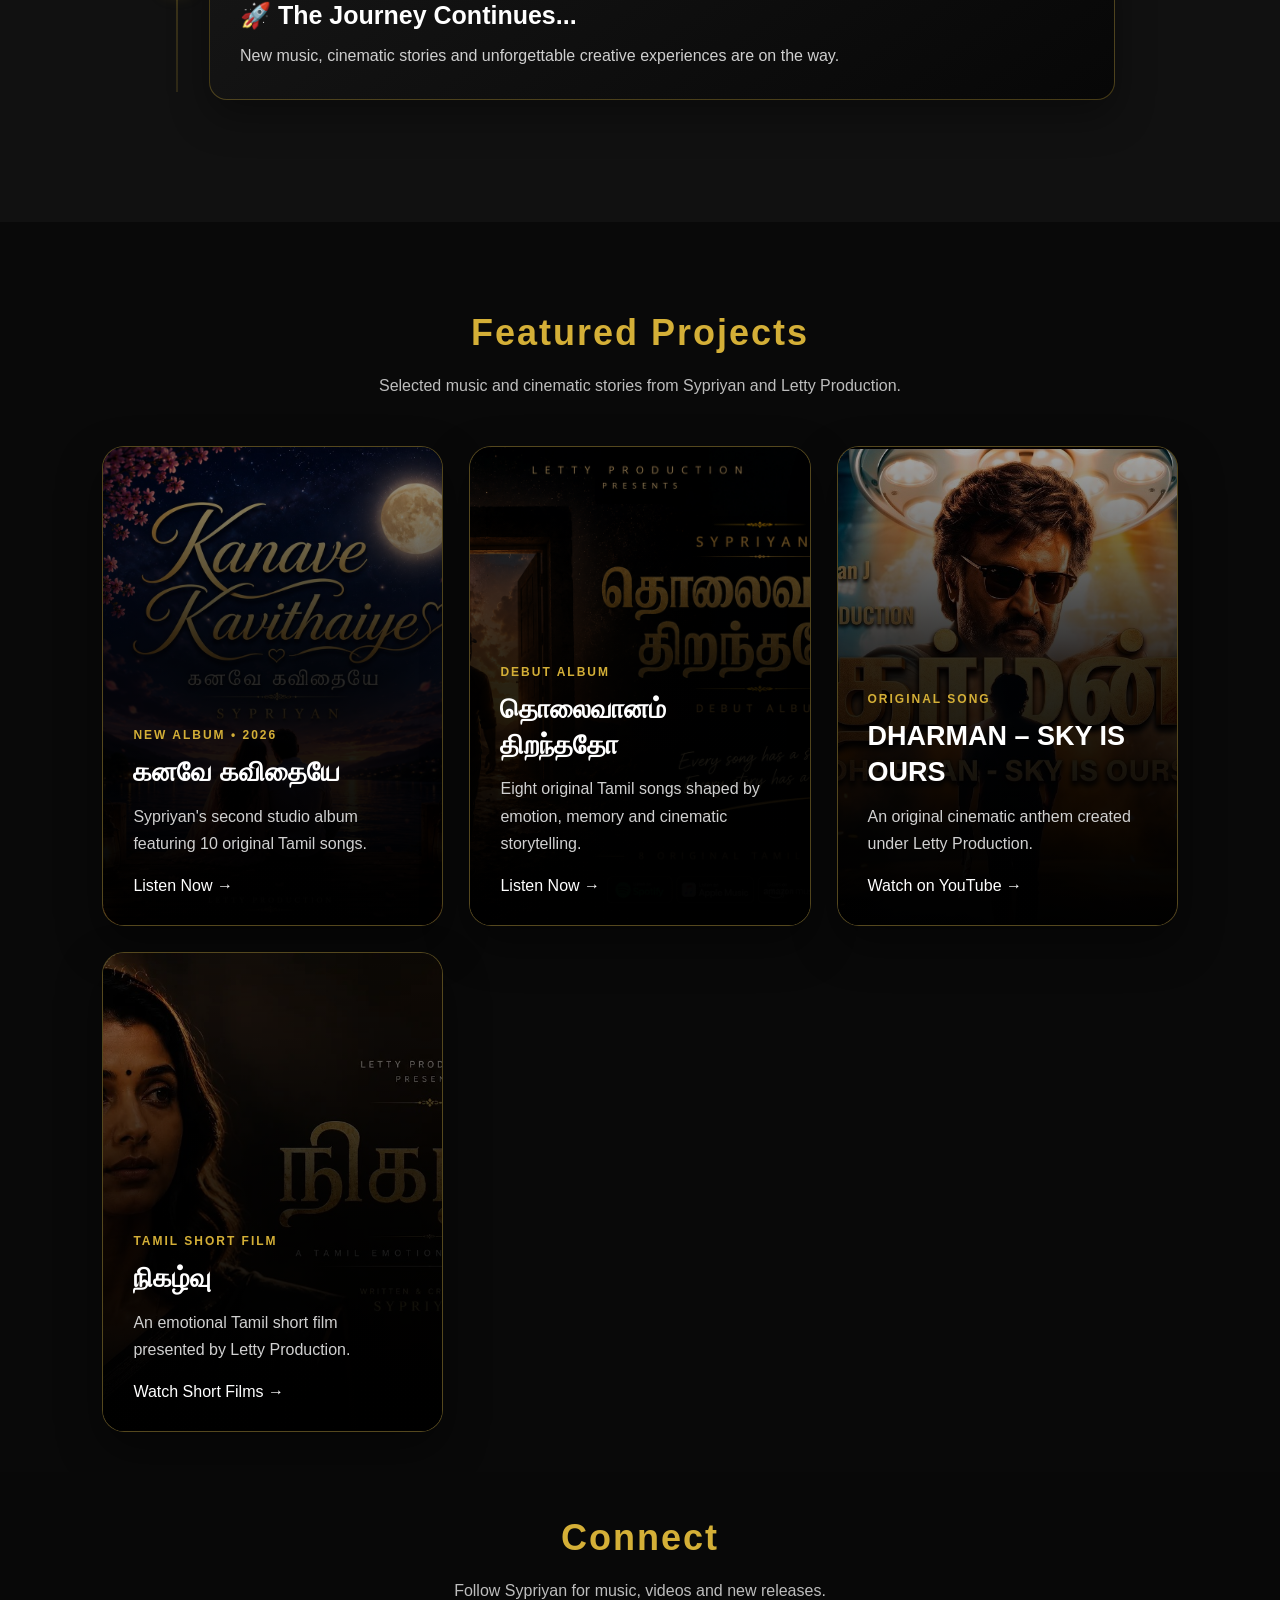
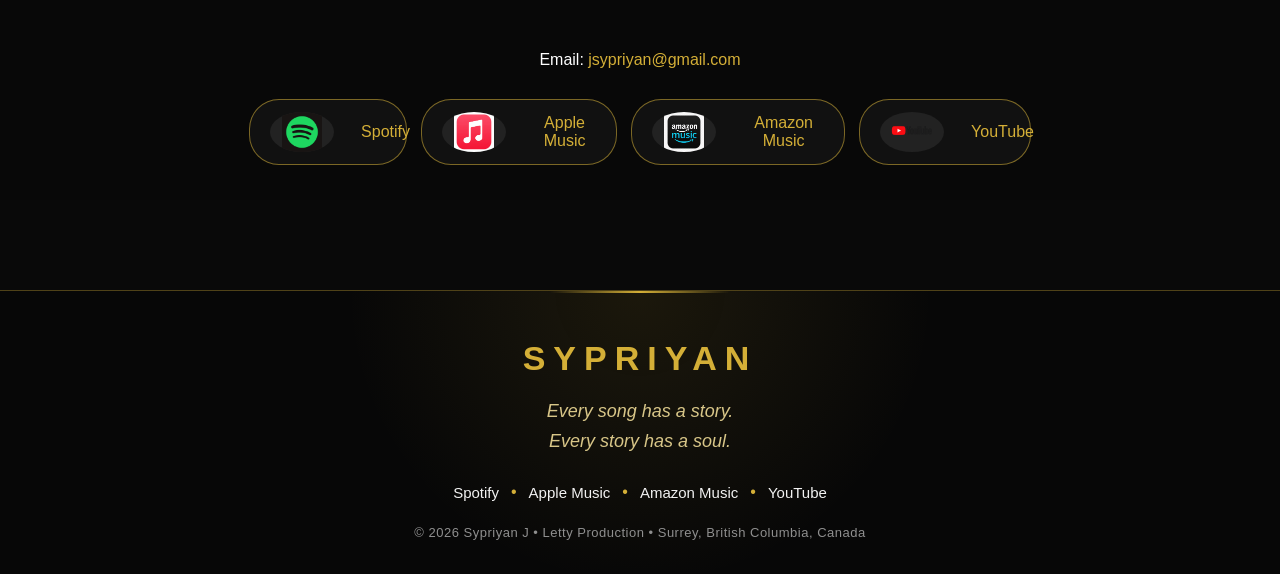
==== commit 327d48c6: "Add SYPRIYAN App section and update website" ====
--- a/index.html
+++ b/index.html
@@ -89,7 +89,7 @@
 
     .nav-s {
       display: flex;
-      gap: 25px;
+      gap: 18px;
     }
 
     .nav-links a {
@@ -98,6 +98,13 @@
       font-size: 14px;
       letter-spacing: 1px;
     }
+
+    .nav-links {
+    display: flex;
+    align-items: center;
+    gap: 18px;
+    flex-wrap: nowrap;
+}
 
     .nav-links a:hover {
       color: #d4af37;
@@ -709,6 +716,8 @@
 }
     .platforms {
   background: #111111;
+   padding-top: 60px;
+    padding-bottom: 60px;
 }
 
 .platform-grid {
@@ -1748,6 +1757,7 @@
     <a href="#catalog">DISCOGRAPHY</a>
     <a href="#videos">VIDEOS</a>
     <a href="#platforms">PLATFORMS</a>
+    <a href="#app">APP</a>
     <a href="#stats">STATS</a>
     <a href="#timeline">TIMELINE</a>
     <a href="#projects">PROJECTS</a>
@@ -2146,6 +2156,27 @@
 
   </div>
 
+</section>
+<!-- SYPRIYAN APP -->
+<section class="app-section" id="app">
+    <div class="app-content">
+      <img src="images/icon-512.png"
+     alt="SYPRIYAN App"
+     class="app-logo">
+        <h2>SYPRIYAN APP</h2>
+        <p>
+            Take Sypriyan's original Tamil music with you.
+            Explore songs, albums, lyrics, videos and official streaming links
+            in one convenient app.
+        </p>
+
+        <a href="https://play.google.com/store/apps/details?id=com.sypriyan.twa"
+           target="_blank"
+           rel="noopener noreferrer"
+           class="app-download-btn">
+            GET IT ON GOOGLE PLAY
+        </a>
+    </div>
 </section>
  <section class="stats-section" id="stats">
 
--- a/css/style.css
+++ b/css/style.css
@@ -998,4 +998,63 @@
   filter:
     brightness(1.04)
     saturate(1.06);
+}
+/* =========================
+   SYPRIYAN APP SECTION
+========================= */
+
+.app-section {
+    padding: 80px 20px;
+    background: linear-gradient(135deg, #050505, #111111);
+    text-align: center;
+    border-top: 1px solid rgba(212, 175, 55, 0.25);
+    border-bottom: 1px solid rgba(212, 175, 55, 0.25);
+}
+
+.app-content {
+    max-width: 850px;
+    margin: 0 auto;
+     width: 100%;
+    box-sizing: border-box;
+    text-align: center;
+}
+
+.app-content h2 {
+    color: #d4af37;
+    font-size: 2.5rem;
+    margin-bottom: 18px;
+    letter-spacing: 2px;
+}
+
+.app-content p {
+    color: #dddddd;
+    font-size: 1.1rem;
+    line-height: 1.7;
+    margin: 0 auto 30px;
+    max-width: 700px;
+}
+
+.app-download-btn {
+    display: inline-block;
+    padding: 15px 28px;
+    background: #d4af37;
+    color: #000000;
+    font-weight: 700;
+    text-decoration: none;
+    border-radius: 8px;
+    transition: transform 0.2s ease, box-shadow 0.2s ease;
+}
+
+.app-download-btn:hover {
+    transform: translateY(-2px);
+    box-shadow: 0 8px 22px rgba(212, 175, 55, 0.30);
+}
+/* SYPRIYAN App Logo */
+.app-logo {
+    width: 135px;
+    height: 135px;
+    object-fit: cover;
+    border-radius: 28px;
+    margin-bottom: 22px;
+    box-shadow: 0 10px 35px rgba(212, 175, 55, 0.28);
 }
